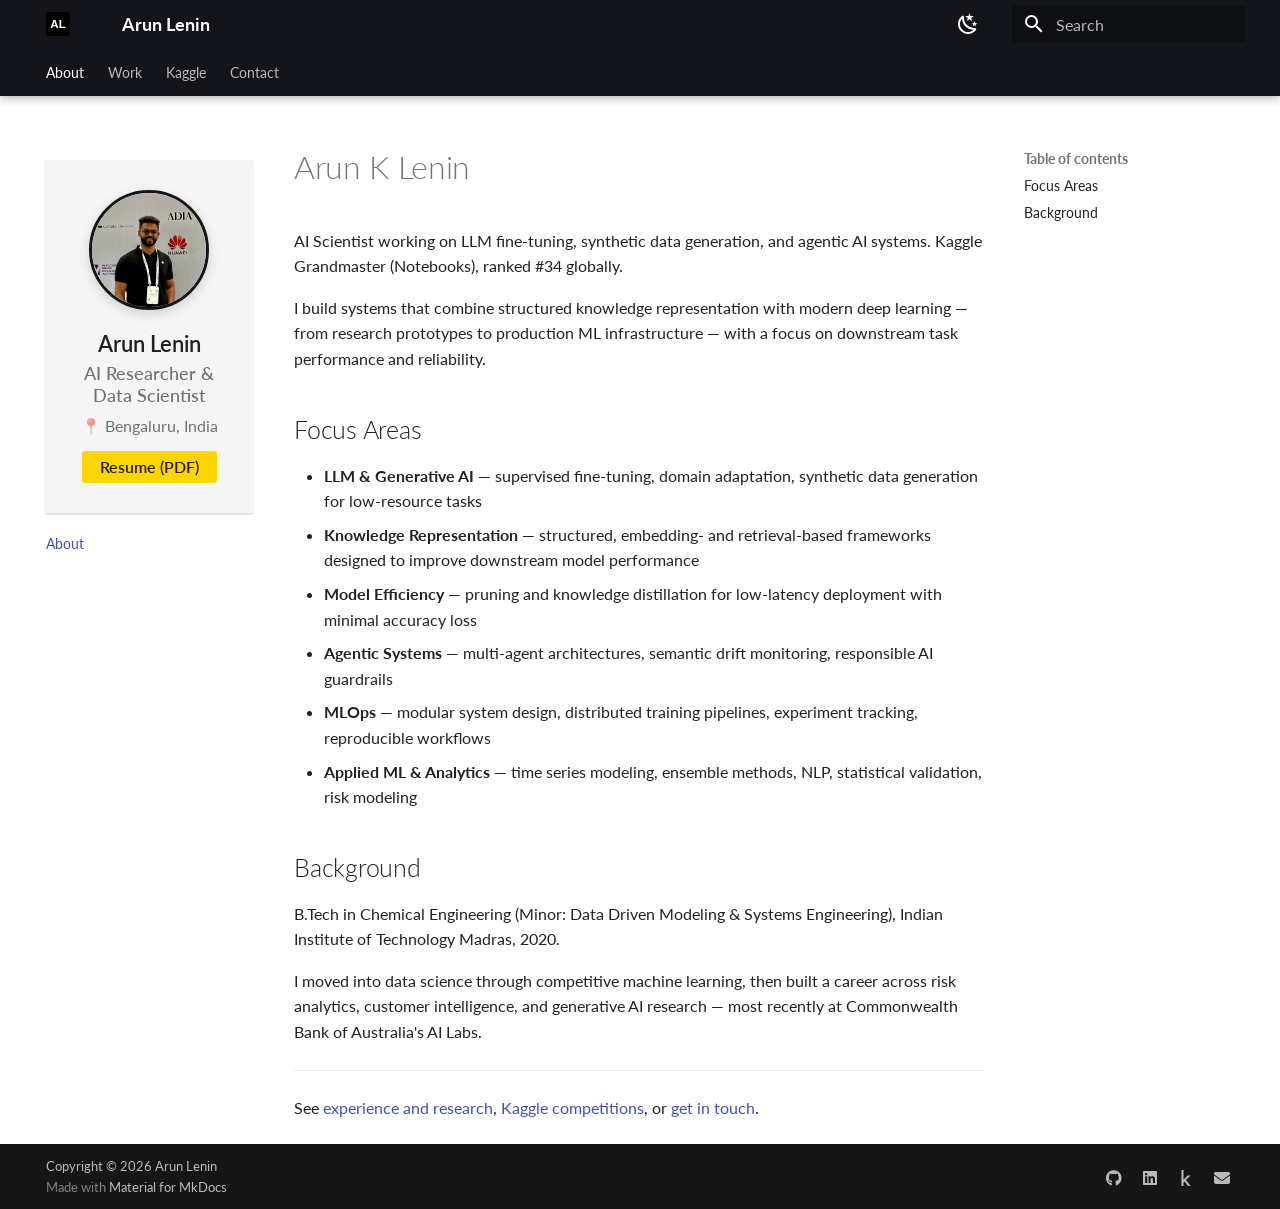
==== index.html @ e8df65f8 "Deployed f977d67 with MkDocs version: 1.5.3" ====
<!doctype html>
<html lang="en" class="no-js">
  <head>
    
      <meta charset="utf-8">
      <meta name="viewport" content="width=device-width,initial-scale=1">
      
        <meta name="description" content="Machine Learning Researcher | LLM Fine-tuning | Synthetic Data Generation | Kaggle Grandmaster">
      
      
        <meta name="author" content="Arun Lenin">
      
      
        <link rel="canonical" href="https://arunklenin.github.io/">
      
      
      
        <link rel="next" href="work/">
      
      
      <link rel="icon" href="image/logo.svg">
      <meta name="generator" content="mkdocs-1.5.3, mkdocs-material-9.4.14">
    
    
      
        <title>Arun Lenin</title>
      
    
    
      <link rel="stylesheet" href="assets/stylesheets/main.fad675c6.min.css">
      
        
        <link rel="stylesheet" href="assets/stylesheets/palette.356b1318.min.css">
      
      


    
    
      
    
    
      
        
        
        <link rel="preconnect" href="https://fonts.gstatic.com" crossorigin>
        <link rel="stylesheet" href="https://fonts.googleapis.com/css?family=Lato:300,300i,400,400i,700,700i%7CRoboto+Mono:400,400i,700,700i&display=fallback">
        <style>:root{--md-text-font:"Lato";--md-code-font:"Roboto Mono"}</style>
      
    
    
      <link rel="stylesheet" href="css/custom.css">
    
      <link rel="stylesheet" href="css/extra.css">
    
    <script>__md_scope=new URL(".",location),__md_hash=e=>[...e].reduce((e,_)=>(e<<5)-e+_.charCodeAt(0),0),__md_get=(e,_=localStorage,t=__md_scope)=>JSON.parse(_.getItem(t.pathname+"."+e)),__md_set=(e,_,t=localStorage,a=__md_scope)=>{try{t.setItem(a.pathname+"."+e,JSON.stringify(_))}catch(e){}}</script>
    
      

    
    
    
  
  



<!-- Twitter Metadata -->
<meta name="twitter:card" content="summary">

<!-- Open Graph metadata -->
<meta property="og:title" content="About">
<meta property="og:description" content="Machine Learning Researcher | LLM Fine-tuning | Synthetic Data Generation | Kaggle Grandmaster">
<meta property="og:type" content="website">
<meta property="og:url" content="https://arunklenin.github.io/">
<meta property="og:image" content="https://arunklenin.github.io//image/profile.jpeg">
<meta property="og:site_name" content="Arun Lenin">

<!-- Primary Schema.org metadata (Dynamic for all pages) -->
<script type="application/ld+json">
{
  "@context": "https://schema.org",
  "@type": "WebPage",
  "name": "About",
  "url": "https://arunklenin.github.io/",
  "description": "Machine Learning Researcher | LLM Fine-tuning | Synthetic Data Generation | Kaggle Grandmaster",
  "author": {
    "@type": "Person",
    "name": "Arun Lenin",
    "givenName": "Arun",
    "familyName": "Lenin",
    "url": "https://arunklenin.github.io/",
    "jobTitle": "Machine Learning Researcher & Data Scientist",
    "sameAs": [
      "https://linkedin.com/in/arunklenin",
      "https://github.com/arunklenin",
      "https://www.kaggle.com/arunklenin"
    ]
  }
}
</script>

<!-- Google Search Console Verification -->
<meta name="google-site-verification" content="1c_Bp7h9hnn08rLATJxtE4CTv--jdJHKBi78xwwa3pU" />

  </head>
  
  
    
    
      
    
    
    
    
    <body dir="ltr" data-md-color-scheme="default" data-md-color-primary="black" data-md-color-accent="yellow">
  
    
    
      <script>var palette=__md_get("__palette");if(palette&&"object"==typeof palette.color)for(var key of Object.keys(palette.color))document.body.setAttribute("data-md-color-"+key,palette.color[key])</script>
    
    <input class="md-toggle" data-md-toggle="drawer" type="checkbox" id="__drawer" autocomplete="off">
    <input class="md-toggle" data-md-toggle="search" type="checkbox" id="__search" autocomplete="off">
    <label class="md-overlay" for="__drawer"></label>
    <div data-md-component="skip">
      
        
        <a href="#arun-k-lenin" class="md-skip">
          Skip to content
        </a>
      
    </div>
    <div data-md-component="announce">
      
    </div>
    
    
      

  

<header class="md-header md-header--shadow md-header--lifted" data-md-component="header">
  <nav class="md-header__inner md-grid" aria-label="Header">
    <a href="." title="Arun Lenin" class="md-header__button md-logo" aria-label="Arun Lenin" data-md-component="logo">
      
  <img src="image/logo.svg" alt="logo">

    </a>
    <label class="md-header__button md-icon" for="__drawer">
      
      <svg xmlns="http://www.w3.org/2000/svg" viewBox="0 0 24 24"><path d="M3 6h18v2H3V6m0 5h18v2H3v-2m0 5h18v2H3v-2Z"/></svg>
    </label>
    <div class="md-header__title" data-md-component="header-title">
      <div class="md-header__ellipsis">
        <div class="md-header__topic">
          <span class="md-ellipsis">
            Arun Lenin
          </span>
        </div>
        <div class="md-header__topic" data-md-component="header-topic">
          <span class="md-ellipsis">
            
              About
            
          </span>
        </div>
      </div>
    </div>
    
      
        <form class="md-header__option" data-md-component="palette">
  
    
    
    
    <input class="md-option" data-md-color-media="(prefers-color-scheme: light)" data-md-color-scheme="default" data-md-color-primary="black" data-md-color-accent="yellow"  aria-label="Switch to dark mode"  type="radio" name="__palette" id="__palette_1">
    
      <label class="md-header__button md-icon" title="Switch to dark mode" for="__palette_2" hidden>
        <svg xmlns="http://www.w3.org/2000/svg" viewBox="0 0 24 24"><path d="m17.75 4.09-2.53 1.94.91 3.06-2.63-1.81-2.63 1.81.91-3.06-2.53-1.94L12.44 4l1.06-3 1.06 3 3.19.09m3.5 6.91-1.64 1.25.59 1.98-1.7-1.17-1.7 1.17.59-1.98L15.75 11l2.06-.05L18.5 9l.69 1.95 2.06.05m-2.28 4.95c.83-.08 1.72 1.1 1.19 1.85-.32.45-.66.87-1.08 1.27C15.17 23 8.84 23 4.94 19.07c-3.91-3.9-3.91-10.24 0-14.14.4-.4.82-.76 1.27-1.08.75-.53 1.93.36 1.85 1.19-.27 2.86.69 5.83 2.89 8.02a9.96 9.96 0 0 0 8.02 2.89m-1.64 2.02a12.08 12.08 0 0 1-7.8-3.47c-2.17-2.19-3.33-5-3.49-7.82-2.81 3.14-2.7 7.96.31 10.98 3.02 3.01 7.84 3.12 10.98.31Z"/></svg>
      </label>
    
  
    
    
    
    <input class="md-option" data-md-color-media="(prefers-color-scheme: dark)" data-md-color-scheme="slate" data-md-color-primary="black" data-md-color-accent="yellow"  aria-label="Switch to light mode"  type="radio" name="__palette" id="__palette_2">
    
      <label class="md-header__button md-icon" title="Switch to light mode" for="__palette_1" hidden>
        <svg xmlns="http://www.w3.org/2000/svg" viewBox="0 0 24 24"><path d="M12 7a5 5 0 0 1 5 5 5 5 0 0 1-5 5 5 5 0 0 1-5-5 5 5 0 0 1 5-5m0 2a3 3 0 0 0-3 3 3 3 0 0 0 3 3 3 3 0 0 0 3-3 3 3 0 0 0-3-3m0-7 2.39 3.42C13.65 5.15 12.84 5 12 5c-.84 0-1.65.15-2.39.42L12 2M3.34 7l4.16-.35A7.2 7.2 0 0 0 5.94 8.5c-.44.74-.69 1.5-.83 2.29L3.34 7m.02 10 1.76-3.77a7.131 7.131 0 0 0 2.38 4.14L3.36 17M20.65 7l-1.77 3.79a7.023 7.023 0 0 0-2.38-4.15l4.15.36m-.01 10-4.14.36c.59-.51 1.12-1.14 1.54-1.86.42-.73.69-1.5.83-2.29L20.64 17M12 22l-2.41-3.44c.74.27 1.55.44 2.41.44.82 0 1.63-.17 2.37-.44L12 22Z"/></svg>
      </label>
    
  
</form>
      
    
    
    
      <label class="md-header__button md-icon" for="__search">
        
        <svg xmlns="http://www.w3.org/2000/svg" viewBox="0 0 24 24"><path d="M9.5 3A6.5 6.5 0 0 1 16 9.5c0 1.61-.59 3.09-1.56 4.23l.27.27h.79l5 5-1.5 1.5-5-5v-.79l-.27-.27A6.516 6.516 0 0 1 9.5 16 6.5 6.5 0 0 1 3 9.5 6.5 6.5 0 0 1 9.5 3m0 2C7 5 5 7 5 9.5S7 14 9.5 14 14 12 14 9.5 12 5 9.5 5Z"/></svg>
      </label>
      <div class="md-search" data-md-component="search" role="dialog">
  <label class="md-search__overlay" for="__search"></label>
  <div class="md-search__inner" role="search">
    <form class="md-search__form" name="search">
      <input type="text" class="md-search__input" name="query" aria-label="Search" placeholder="Search" autocapitalize="off" autocorrect="off" autocomplete="off" spellcheck="false" data-md-component="search-query" required>
      <label class="md-search__icon md-icon" for="__search">
        
        <svg xmlns="http://www.w3.org/2000/svg" viewBox="0 0 24 24"><path d="M9.5 3A6.5 6.5 0 0 1 16 9.5c0 1.61-.59 3.09-1.56 4.23l.27.27h.79l5 5-1.5 1.5-5-5v-.79l-.27-.27A6.516 6.516 0 0 1 9.5 16 6.5 6.5 0 0 1 3 9.5 6.5 6.5 0 0 1 9.5 3m0 2C7 5 5 7 5 9.5S7 14 9.5 14 14 12 14 9.5 12 5 9.5 5Z"/></svg>
        
        <svg xmlns="http://www.w3.org/2000/svg" viewBox="0 0 24 24"><path d="M20 11v2H8l5.5 5.5-1.42 1.42L4.16 12l7.92-7.92L13.5 5.5 8 11h12Z"/></svg>
      </label>
      <nav class="md-search__options" aria-label="Search">
        
        <button type="reset" class="md-search__icon md-icon" title="Clear" aria-label="Clear" tabindex="-1">
          
          <svg xmlns="http://www.w3.org/2000/svg" viewBox="0 0 24 24"><path d="M19 6.41 17.59 5 12 10.59 6.41 5 5 6.41 10.59 12 5 17.59 6.41 19 12 13.41 17.59 19 19 17.59 13.41 12 19 6.41Z"/></svg>
        </button>
      </nav>
      
    </form>
    <div class="md-search__output">
      <div class="md-search__scrollwrap" data-md-scrollfix>
        <div class="md-search-result" data-md-component="search-result">
          <div class="md-search-result__meta">
            Initializing search
          </div>
          <ol class="md-search-result__list" role="presentation"></ol>
        </div>
      </div>
    </div>
  </div>
</div>
    
    
  </nav>
  
    
      
<nav class="md-tabs" aria-label="Tabs" data-md-component="tabs">
  <div class="md-grid">
    <ul class="md-tabs__list">
      
        
  
  
    
  
  
    <li class="md-tabs__item md-tabs__item--active">
      <a href="." class="md-tabs__link">
        
  
    
  
  About

      </a>
    </li>
  

      
        
  
  
  
    <li class="md-tabs__item">
      <a href="work/" class="md-tabs__link">
        
  
    
  
  Work

      </a>
    </li>
  

      
        
  
  
  
    <li class="md-tabs__item">
      <a href="kaggle/" class="md-tabs__link">
        
  
    
  
  Kaggle

      </a>
    </li>
  

      
        
  
  
  
    <li class="md-tabs__item">
      <a href="contact/" class="md-tabs__link">
        
  
    
  
  Contact

      </a>
    </li>
  

      
    </ul>
  </div>
</nav>
    
  
</header>
    
    <div class="md-container" data-md-component="container">
      
      
        
      
      <main class="md-main" data-md-component="main">
        <div class="md-main__inner md-grid">
          



<div class="md-sidebar md-sidebar--primary" data-md-component="sidebar" data-md-type="navigation">
  <div class="md-sidebar__scrollwrap">
    <div class="md-sidebar__inner">

      
      <div class="profile-section">
        <img src="./image/profile.jpeg" alt="Profile Photo" class="profile-photo"
          onerror="this.style.display='none'">
        <div class="profile-name">Arun Lenin</div>
        <div class="profile-title">AI Researcher & Data Scientist</div>
        <div class="profile-subtitle">📍 Bengaluru, India</div>
        <a class="profile-resume-link" href="./resume/arun_lenin_resume.pdf" target="_blank" rel="noopener">Resume (PDF)</a>
      </div>

      <!-- 
      <nav class="desktop-nav-links" style="padding: 0.5rem;">
        <ul class="md-nav__list">
          <li class="md-nav__item"><a href="./" class="md-nav__link">About</a></li>
          <li class="md-nav__item"><a href="./work/" class="md-nav__link">Work</a></li>
          <li class="md-nav__item"><a href="./article_of_the_day/" class="md-nav__link">Article of the
              Day</a></li>
          <li class="md-nav__item"><a href="./blog/" class="md-nav__link">Blog</a></li>
          <li class="md-nav__item"><a href="./contact/" class="md-nav__link">Contact</a></li>
        </ul>
      </nav> -->

      <!-- Main Navigation from nav config -->
      


  


<nav class="md-nav md-nav--primary md-nav--lifted" aria-label="Navigation" data-md-level="0">
  <label class="md-nav__title" for="__drawer">
    <a href="." title="Arun Lenin" class="md-nav__button md-logo" aria-label="Arun Lenin" data-md-component="logo">
      
  <img src="image/logo.svg" alt="logo">

    </a>
    Arun Lenin
  </label>
  
  <ul class="md-nav__list" data-md-scrollfix>
    
      
      
  
  
    
  
  
  
    <li class="md-nav__item md-nav__item--active">
      
      <input class="md-nav__toggle md-toggle" type="checkbox" id="__toc">
      
      
        
      
      
        <label class="md-nav__link md-nav__link--active" for="__toc">
          
  
  <span class="md-ellipsis">
    About
  </span>
  

          <span class="md-nav__icon md-icon"></span>
        </label>
      
      <a href="." class="md-nav__link md-nav__link--active">
        
  
  <span class="md-ellipsis">
    About
  </span>
  

      </a>
      
        

<nav class="md-nav md-nav--secondary" aria-label="Table of contents">
  
  
  
    
  
  
    <label class="md-nav__title" for="__toc">
      <span class="md-nav__icon md-icon"></span>
      Table of contents
    </label>
    <ul class="md-nav__list" data-md-component="toc" data-md-scrollfix>
      
        <li class="md-nav__item">
  <a href="#focus-areas" class="md-nav__link">
    <span class="md-ellipsis">
      Focus Areas
    </span>
  </a>
  
</li>
      
        <li class="md-nav__item">
  <a href="#background" class="md-nav__link">
    <span class="md-ellipsis">
      Background
    </span>
  </a>
  
</li>
      
    </ul>
  
</nav>
      
    </li>
  

    
      
      
  
  
  
  
    <li class="md-nav__item">
      <a href="work/" class="md-nav__link">
        
  
  <span class="md-ellipsis">
    Work
  </span>
  

      </a>
    </li>
  

    
      
      
  
  
  
  
    <li class="md-nav__item">
      <a href="kaggle/" class="md-nav__link">
        
  
  <span class="md-ellipsis">
    Kaggle
  </span>
  

      </a>
    </li>
  

    
      
      
  
  
  
  
    <li class="md-nav__item">
      <a href="contact/" class="md-nav__link">
        
  
  <span class="md-ellipsis">
    Contact
  </span>
  

      </a>
    </li>
  

    
  </ul>
</nav>

    </div>
  </div>
</div>




<div class="md-sidebar md-sidebar--secondary" data-md-component="sidebar" data-md-type="toc">
  <div class="md-sidebar__scrollwrap">
    <div class="md-sidebar__inner">
      

<nav class="md-nav md-nav--secondary" aria-label="Table of contents">
  
  
  
    
  
  
    <label class="md-nav__title" for="__toc">
      <span class="md-nav__icon md-icon"></span>
      Table of contents
    </label>
    <ul class="md-nav__list" data-md-component="toc" data-md-scrollfix>
      
        <li class="md-nav__item">
  <a href="#focus-areas" class="md-nav__link">
    <span class="md-ellipsis">
      Focus Areas
    </span>
  </a>
  
</li>
      
        <li class="md-nav__item">
  <a href="#background" class="md-nav__link">
    <span class="md-ellipsis">
      Background
    </span>
  </a>
  
</li>
      
    </ul>
  
</nav>
    </div>
  </div>
</div>



          
            <div class="md-content" data-md-component="content">
              <article class="md-content__inner md-typeset">
                
                  


<h1 id="arun-k-lenin">Arun K Lenin</h1>
<p>AI Scientist working on LLM fine-tuning, synthetic data generation, and agentic AI systems. Kaggle Grandmaster (Notebooks), ranked #34 globally.</p>
<p>I build systems that combine structured knowledge representation with modern deep learning — from research prototypes to production ML infrastructure — with a focus on downstream task performance and reliability.</p>
<h2 id="focus-areas">Focus Areas</h2>
<ul>
<li><strong>LLM &amp; Generative AI</strong> — supervised fine-tuning, domain adaptation, synthetic data generation for low-resource tasks</li>
<li><strong>Knowledge Representation</strong> — structured, embedding- and retrieval-based frameworks designed to improve downstream model performance</li>
<li><strong>Model Efficiency</strong> — pruning and knowledge distillation for low-latency deployment with minimal accuracy loss</li>
<li><strong>Agentic Systems</strong> — multi-agent architectures, semantic drift monitoring, responsible AI guardrails</li>
<li><strong>MLOps</strong> — modular system design, distributed training pipelines, experiment tracking, reproducible workflows</li>
<li><strong>Applied ML &amp; Analytics</strong> — time series modeling, ensemble methods, NLP, statistical validation, risk modeling</li>
</ul>
<h2 id="background">Background</h2>
<p>B.Tech in Chemical Engineering (Minor: Data Driven Modeling &amp; Systems Engineering), Indian Institute of Technology Madras, 2020.</p>
<p>I moved into data science through competitive machine learning, then built a career across risk analytics, customer intelligence, and generative AI research — most recently at Commonwealth Bank of Australia's AI Labs.</p>
<hr />
<p>See <a href="work/">experience and research</a>, <a href="kaggle/">Kaggle competitions</a>, or <a href="contact/">get in touch</a>.</p>





                
              </article>
            </div>
          
          
  <script>var tabs=__md_get("__tabs");if(Array.isArray(tabs))e:for(var set of document.querySelectorAll(".tabbed-set")){var tab,labels=set.querySelector(".tabbed-labels");for(tab of tabs)for(var label of labels.getElementsByTagName("label"))if(label.innerText.trim()===tab){var input=document.getElementById(label.htmlFor);input.checked=!0;continue e}}</script>

        </div>
        
      </main>
      
        <footer class="md-footer">
  
  <div class="md-footer-meta md-typeset">
    <div class="md-footer-meta__inner md-grid">
      <div class="md-copyright">
  
    <div class="md-copyright__highlight">
      Copyright &copy; 2026 Arun Lenin
    </div>
  
  
    Made with
    <a href="https://squidfunk.github.io/mkdocs-material/" target="_blank" rel="noopener">
      Material for MkDocs
    </a>
  
</div>
      
        <div class="md-social">
  
    
    
    
    
    <a href="https://github.com/arunklenin" target="_blank" rel="noopener" title="GitHub" class="md-social__link">
      <svg xmlns="http://www.w3.org/2000/svg" viewBox="0 0 496 512"><!--! Font Awesome Free 6.4.2 by @fontawesome - https://fontawesome.com License - https://fontawesome.com/license/free (Icons: CC BY 4.0, Fonts: SIL OFL 1.1, Code: MIT License) Copyright 2023 Fonticons, Inc.--><path d="M165.9 397.4c0 2-2.3 3.6-5.2 3.6-3.3.3-5.6-1.3-5.6-3.6 0-2 2.3-3.6 5.2-3.6 3-.3 5.6 1.3 5.6 3.6zm-31.1-4.5c-.7 2 1.3 4.3 4.3 4.9 2.6 1 5.6 0 6.2-2s-1.3-4.3-4.3-5.2c-2.6-.7-5.5.3-6.2 2.3zm44.2-1.7c-2.9.7-4.9 2.6-4.6 4.9.3 2 2.9 3.3 5.9 2.6 2.9-.7 4.9-2.6 4.6-4.6-.3-1.9-3-3.2-5.9-2.9zM244.8 8C106.1 8 0 113.3 0 252c0 110.9 69.8 205.8 169.5 239.2 12.8 2.3 17.3-5.6 17.3-12.1 0-6.2-.3-40.4-.3-61.4 0 0-70 15-84.7-29.8 0 0-11.4-29.1-27.8-36.6 0 0-22.9-15.7 1.6-15.4 0 0 24.9 2 38.6 25.8 21.9 38.6 58.6 27.5 72.9 20.9 2.3-16 8.8-27.1 16-33.7-55.9-6.2-112.3-14.3-112.3-110.5 0-27.5 7.6-41.3 23.6-58.9-2.6-6.5-11.1-33.3 2.6-67.9 20.9-6.5 69 27 69 27 20-5.6 41.5-8.5 62.8-8.5s42.8 2.9 62.8 8.5c0 0 48.1-33.6 69-27 13.7 34.7 5.2 61.4 2.6 67.9 16 17.7 25.8 31.5 25.8 58.9 0 96.5-58.9 104.2-114.8 110.5 9.2 7.9 17 22.9 17 46.4 0 33.7-.3 75.4-.3 83.6 0 6.5 4.6 14.4 17.3 12.1C428.2 457.8 496 362.9 496 252 496 113.3 383.5 8 244.8 8zM97.2 352.9c-1.3 1-1 3.3.7 5.2 1.6 1.6 3.9 2.3 5.2 1 1.3-1 1-3.3-.7-5.2-1.6-1.6-3.9-2.3-5.2-1zm-10.8-8.1c-.7 1.3.3 2.9 2.3 3.9 1.6 1 3.6.7 4.3-.7.7-1.3-.3-2.9-2.3-3.9-2-.6-3.6-.3-4.3.7zm32.4 35.6c-1.6 1.3-1 4.3 1.3 6.2 2.3 2.3 5.2 2.6 6.5 1 1.3-1.3.7-4.3-1.3-6.2-2.2-2.3-5.2-2.6-6.5-1zm-11.4-14.7c-1.6 1-1.6 3.6 0 5.9 1.6 2.3 4.3 3.3 5.6 2.3 1.6-1.3 1.6-3.9 0-6.2-1.4-2.3-4-3.3-5.6-2z"/></svg>
    </a>
  
    
    
    
    
    <a href="https://www.linkedin.com/in/arunklenin" target="_blank" rel="noopener" title="LinkedIn" class="md-social__link">
      <svg xmlns="http://www.w3.org/2000/svg" viewBox="0 0 448 512"><!--! Font Awesome Free 6.4.2 by @fontawesome - https://fontawesome.com License - https://fontawesome.com/license/free (Icons: CC BY 4.0, Fonts: SIL OFL 1.1, Code: MIT License) Copyright 2023 Fonticons, Inc.--><path d="M416 32H31.9C14.3 32 0 46.5 0 64.3v383.4C0 465.5 14.3 480 31.9 480H416c17.6 0 32-14.5 32-32.3V64.3c0-17.8-14.4-32.3-32-32.3zM135.4 416H69V202.2h66.5V416zm-33.2-243c-21.3 0-38.5-17.3-38.5-38.5S80.9 96 102.2 96c21.2 0 38.5 17.3 38.5 38.5 0 21.3-17.2 38.5-38.5 38.5zm282.1 243h-66.4V312c0-24.8-.5-56.7-34.5-56.7-34.6 0-39.9 27-39.9 54.9V416h-66.4V202.2h63.7v29.2h.9c8.9-16.8 30.6-34.5 62.9-34.5 67.2 0 79.7 44.3 79.7 101.9V416z"/></svg>
    </a>
  
    
    
    
    
    <a href="https://www.kaggle.com/arunklenin" target="_blank" rel="noopener" title="Kaggle" class="md-social__link">
      <svg xmlns="http://www.w3.org/2000/svg" viewBox="0 0 320 512"><!--! Font Awesome Free 6.4.2 by @fontawesome - https://fontawesome.com License - https://fontawesome.com/license/free (Icons: CC BY 4.0, Fonts: SIL OFL 1.1, Code: MIT License) Copyright 2023 Fonticons, Inc.--><path d="M304.2 501.5 158.4 320.3 298.2 185c2.6-2.7 1.7-10.5-5.3-10.5h-69.2c-3.5 0-7 1.8-10.5 5.3L80.9 313.5V7.5q0-7.5-7.5-7.5H21.5Q14 0 14 7.5v497q0 7.5 7.5 7.5h51.9q7.5 0 7.5-7.5v-109l30.8-29.3 110.5 140.6c3 3.5 6.5 5.3 10.5 5.3h66.9q5.25 0 6-3z"/></svg>
    </a>
  
    
    
    
    
    <a href="mailto:arunkaaraparampil1997@gmail.com" target="_blank" rel="noopener" title="Email" class="md-social__link">
      <svg xmlns="http://www.w3.org/2000/svg" viewBox="0 0 512 512"><!--! Font Awesome Free 6.4.2 by @fontawesome - https://fontawesome.com License - https://fontawesome.com/license/free (Icons: CC BY 4.0, Fonts: SIL OFL 1.1, Code: MIT License) Copyright 2023 Fonticons, Inc.--><path d="M48 64C21.5 64 0 85.5 0 112c0 15.1 7.1 29.3 19.2 38.4l217.6 163.2c11.4 8.5 27 8.5 38.4 0l217.6-163.2c12.1-9.1 19.2-23.3 19.2-38.4 0-26.5-21.5-48-48-48H48zM0 176v208c0 35.3 28.7 64 64 64h384c35.3 0 64-28.7 64-64V176L294.4 339.2a63.9 63.9 0 0 1-76.8 0L0 176z"/></svg>
    </a>
  
</div>
      
    </div>
  </div>
</footer>
      
    </div>
    <div class="md-dialog" data-md-component="dialog">
      <div class="md-dialog__inner md-typeset"></div>
    </div>
    
    
    <script id="__config" type="application/json">{"base": ".", "features": ["navigation.tabs", "navigation.tabs.sticky", "navigation.indexes", "navigation.instant", "navigation.tracking", "content.tabs.link", "toc.follow"], "search": "assets/javascripts/workers/search.f886a092.min.js", "translations": {"clipboard.copied": "Copied to clipboard", "clipboard.copy": "Copy to clipboard", "search.result.more.one": "1 more on this page", "search.result.more.other": "# more on this page", "search.result.none": "No matching documents", "search.result.one": "1 matching document", "search.result.other": "# matching documents", "search.result.placeholder": "Type to start searching", "search.result.term.missing": "Missing", "select.version": "Select version"}}</script>
    
    
      <script src="assets/javascripts/bundle.cd18aaf1.min.js"></script>
      
    
  </body>
</html>
---- assets/stylesheets/main.fad675c6.min.css ----
@charset "UTF-8";html{-webkit-text-size-adjust:none;-moz-text-size-adjust:none;text-size-adjust:none;box-sizing:border-box}*,:after,:before{box-sizing:inherit}@media (prefers-reduced-motion){*,:after,:before{transition:none!important}}body{margin:0}a,button,input,label{-webkit-tap-highlight-color:transparent}a{color:inherit;text-decoration:none}hr{border:0;box-sizing:initial;display:block;height:.05rem;overflow:visible;padding:0}small{font-size:80%}sub,sup{line-height:1em}img{border-style:none}table{border-collapse:initial;border-spacing:0}td,th{font-weight:400;vertical-align:top}button{background:#0000;border:0;font-family:inherit;font-size:inherit;margin:0;padding:0}input{border:0;outline:none}:root{--md-primary-fg-color:#4051b5;--md-primary-fg-color--light:#5d6cc0;--md-primary-fg-color--dark:#303fa1;--md-primary-bg-color:#fff;--md-primary-bg-color--light:#ffffffb3;--md-accent-fg-color:#526cfe;--md-accent-fg-color--transparent:#526cfe1a;--md-accent-bg-color:#fff;--md-accent-bg-color--light:#ffffffb3}[data-md-color-scheme=default]{color-scheme:light}[data-md-color-scheme=default] img[src$="#gh-dark-mode-only"],[data-md-color-scheme=default] img[src$="#only-dark"]{display:none}:root,[data-md-color-scheme=default]{--md-hue:225deg;--md-default-fg-color:#000000de;--md-default-fg-color--light:#0000008a;--md-default-fg-color--lighter:#00000052;--md-default-fg-color--lightest:#00000012;--md-default-bg-color:#fff;--md-default-bg-color--light:#ffffffb3;--md-default-bg-color--lighter:#ffffff4d;--md-default-bg-color--lightest:#ffffff1f;--md-code-fg-color:#36464e;--md-code-bg-color:#f5f5f5;--md-code-hl-color:#4287ff;--md-code-hl-color--light:#4287ff1a;--md-code-hl-number-color:#d52a2a;--md-code-hl-special-color:#db1457;--md-code-hl-function-color:#a846b9;--md-code-hl-constant-color:#6e59d9;--md-code-hl-keyword-color:#3f6ec6;--md-code-hl-string-color:#1c7d4d;--md-code-hl-name-color:var(--md-code-fg-color);--md-code-hl-operator-color:var(--md-default-fg-color--light);--md-code-hl-punctuation-color:var(--md-default-fg-color--light);--md-code-hl-comment-color:var(--md-default-fg-color--light);--md-code-hl-generic-color:var(--md-default-fg-color--light);--md-code-hl-variable-color:var(--md-default-fg-color--light);--md-typeset-color:var(--md-default-fg-color);--md-typeset-a-color:var(--md-primary-fg-color);--md-typeset-del-color:#f5503d26;--md-typeset-ins-color:#0bd57026;--md-typeset-kbd-color:#fafafa;--md-typeset-kbd-accent-color:#fff;--md-typeset-kbd-border-color:#b8b8b8;--md-typeset-mark-color:#ffff0080;--md-typeset-table-color:#0000001f;--md-typeset-table-color--light:rgba(0,0,0,.035);--md-admonition-fg-color:var(--md-default-fg-color);--md-admonition-bg-color:var(--md-default-bg-color);--md-warning-fg-color:#000000de;--md-warning-bg-color:#ff9;--md-footer-fg-color:#fff;--md-footer-fg-color--light:#ffffffb3;--md-footer-fg-color--lighter:#ffffff73;--md-footer-bg-color:#000000de;--md-footer-bg-color--dark:#00000052;--md-shadow-z1:0 0.2rem 0.5rem #0000000d,0 0 0.05rem #0000001a;--md-shadow-z2:0 0.2rem 0.5rem #0000001a,0 0 0.05rem #00000040;--md-shadow-z3:0 0.2rem 0.5rem #0003,0 0 0.05rem #00000059}.md-icon svg{fill:currentcolor;display:block;height:1.2rem;width:1.2rem}body{-webkit-font-smoothing:antialiased;-moz-osx-font-smoothing:grayscale;--md-text-font-family:var(--md-text-font,_),-apple-system,BlinkMacSystemFont,Helvetica,Arial,sans-serif;--md-code-font-family:var(--md-code-font,_),SFMono-Regular,Consolas,Menlo,monospace}aside,body,input{font-feature-settings:"kern","liga";color:var(--md-typeset-color);font-family:var(--md-text-font-family)}code,kbd,pre{font-feature-settings:"kern";font-family:var(--md-code-font-family)}:root{--md-typeset-table-sort-icon:url('data:image/svg+xml;charset=utf-8,<svg xmlns="http://www.w3.org/2000/svg" viewBox="0 0 24 24"><path d="m18 21-4-4h3V7h-3l4-4 4 4h-3v10h3M2 19v-2h10v2M2 13v-2h7v2M2 7V5h4v2H2Z"/></svg>');--md-typeset-table-sort-icon--asc:url('data:image/svg+xml;charset=utf-8,<svg xmlns="http://www.w3.org/2000/svg" viewBox="0 0 24 24"><path d="M19 17h3l-4 4-4-4h3V3h2M2 17h10v2H2M6 5v2H2V5m0 6h7v2H2v-2Z"/></svg>');--md-typeset-table-sort-icon--desc:url('data:image/svg+xml;charset=utf-8,<svg xmlns="http://www.w3.org/2000/svg" viewBox="0 0 24 24"><path d="M19 7h3l-4-4-4 4h3v14h2M2 17h10v2H2M6 5v2H2V5m0 6h7v2H2v-2Z"/></svg>')}.md-typeset{-webkit-print-color-adjust:exact;color-adjust:exact;font-size:.8rem;line-height:1.6}@media print{.md-typeset{font-size:.68rem}}.md-typeset blockquote,.md-typeset dl,.md-typeset figure,.md-typeset ol,.md-typeset pre,.md-typeset ul{margin-bottom:1em;margin-top:1em}.md-typeset h1{color:var(--md-default-fg-color--light);font-size:2em;line-height:1.3;margin:0 0 1.25em}.md-typeset h1,.md-typeset h2{font-weight:300;letter-spacing:-.01em}.md-typeset h2{font-size:1.5625em;line-height:1.4;margin:1.6em 0 .64em}.md-typeset h3{font-size:1.25em;font-weight:400;letter-spacing:-.01em;line-height:1.5;margin:1.6em 0 .8em}.md-typeset h2+h3{margin-top:.8em}.md-typeset h4{font-weight:700;letter-spacing:-.01em;margin:1em 0}.md-typeset h5,.md-typeset h6{color:var(--md-default-fg-color--light);font-size:.8em;font-weight:700;letter-spacing:-.01em;margin:1.25em 0}.md-typeset h5{text-transform:uppercase}.md-typeset hr{border-bottom:.05rem solid var(--md-default-fg-color--lightest);display:flow-root;margin:1.5em 0}.md-typeset a{color:var(--md-typeset-a-color);word-break:break-word}.md-typeset a,.md-typeset a:before{transition:color 125ms}.md-typeset a:focus,.md-typeset a:hover{color:var(--md-accent-fg-color)}.md-typeset a:focus code,.md-typeset a:hover code{background-color:var(--md-accent-fg-color--transparent)}.md-typeset a code{color:currentcolor;transition:background-color 125ms}.md-typeset a.focus-visible{outline-color:var(--md-accent-fg-color);outline-offset:.2rem}.md-typeset code,.md-typeset kbd,.md-typeset pre{color:var(--md-code-fg-color);direction:ltr;font-variant-ligatures:none}@media print{.md-typeset code,.md-typeset kbd,.md-typeset pre{white-space:pre-wrap}}.md-typeset code{background-color:var(--md-code-bg-color);border-radius:.1rem;-webkit-box-decoration-break:clone;box-decoration-break:clone;font-size:.85em;padding:0 .2941176471em;word-break:break-word}.md-typeset code:not(.focus-visible){-webkit-tap-highlight-color:transparent;outline:none}.md-typeset pre{display:flow-root;line-height:1.4;position:relative}.md-typeset pre>code{-webkit-box-decoration-break:slice;box-decoration-break:slice;box-shadow:none;display:block;margin:0;outline-color:var(--md-accent-fg-color);overflow:auto;padding:.7720588235em 1.1764705882em;scrollbar-color:var(--md-default-fg-color--lighter) #0000;scrollbar-width:thin;touch-action:auto;word-break:normal}.md-typeset pre>code:hover{scrollbar-color:var(--md-accent-fg-color) #0000}.md-typeset pre>code::-webkit-scrollbar{height:.2rem;width:.2rem}.md-typeset pre>code::-webkit-scrollbar-thumb{background-color:var(--md-default-fg-color--lighter)}.md-typeset pre>code::-webkit-scrollbar-thumb:hover{background-color:var(--md-accent-fg-color)}.md-typeset kbd{background-color:var(--md-typeset-kbd-color);border-radius:.1rem;box-shadow:0 .1rem 0 .05rem var(--md-typeset-kbd-border-color),0 .1rem 0 var(--md-typeset-kbd-border-color),0 -.1rem .2rem var(--md-typeset-kbd-accent-color) inset;color:var(--md-default-fg-color);display:inline-block;font-size:.75em;padding:0 .6666666667em;vertical-align:text-top;word-break:break-word}.md-typeset mark{background-color:var(--md-typeset-mark-color);-webkit-box-decoration-break:clone;box-decoration-break:clone;color:inherit;word-break:break-word}.md-typeset abbr{border-bottom:.05rem dotted var(--md-default-fg-color--light);cursor:help;text-decoration:none}@media (hover:none){.md-typeset abbr[title]:focus:after,.md-typeset abbr[title]:hover:after{background-color:var(--md-default-fg-color);border-radius:.1rem;box-shadow:var(--md-shadow-z3);color:var(--md-default-bg-color);content:attr(title);font-size:.7rem;left:.8rem;margin-top:2em;padding:.2rem .3rem;position:absolute;right:.8rem}}.md-typeset small{opacity:.75}[dir=ltr] .md-typeset sub,[dir=ltr] .md-typeset sup{margin-left:.078125em}[dir=rtl] .md-typeset sub,[dir=rtl] .md-typeset sup{margin-right:.078125em}[dir=ltr] .md-typeset blockquote{padding-left:.6rem}[dir=rtl] .md-typeset blockquote{padding-right:.6rem}[dir=ltr] .md-typeset blockquote{border-left:.2rem solid var(--md-default-fg-color--lighter)}[dir=rtl] .md-typeset blockquote{border-right:.2rem solid var(--md-default-fg-color--lighter)}.md-typeset blockquote{color:var(--md-default-fg-color--light);margin-left:0;margin-right:0}.md-typeset ul{list-style-type:disc}[dir=ltr] .md-typeset ol,[dir=ltr] .md-typeset ul{margin-left:.625em}[dir=rtl] .md-typeset ol,[dir=rtl] .md-typeset ul{margin-right:.625em}.md-typeset ol,.md-typeset ul{padding:0}.md-typeset ol:not([hidden]),.md-typeset ul:not([hidden]){display:flow-root}.md-typeset ol ol,.md-typeset ul ol{list-style-type:lower-alpha}.md-typeset ol ol ol,.md-typeset ul ol ol{list-style-type:lower-roman}[dir=ltr] .md-typeset ol li,[dir=ltr] .md-typeset ul li{margin-left:1.25em}[dir=rtl] .md-typeset ol li,[dir=rtl] .md-typeset ul li{margin-right:1.25em}.md-typeset ol li,.md-typeset ul li{margin-bottom:.5em}.md-typeset ol li blockquote,.md-typeset ol li p,.md-typeset ul li blockquote,.md-typeset ul li p{margin:.5em 0}.md-typeset ol li:last-child,.md-typeset ul li:last-child{margin-bottom:0}[dir=ltr] .md-typeset ol li ol,[dir=ltr] .md-typeset ol li ul,[dir=ltr] .md-typeset ul li ol,[dir=ltr] .md-typeset ul li ul{margin-left:.625em}[dir=rtl] .md-typeset ol li ol,[dir=rtl] .md-typeset ol li ul,[dir=rtl] .md-typeset ul li ol,[dir=rtl] .md-typeset ul li ul{margin-right:.625em}.md-typeset ol li ol,.md-typeset ol li ul,.md-typeset ul li ol,.md-typeset ul li ul{margin-bottom:.5em;margin-top:.5em}[dir=ltr] .md-typeset dd{margin-left:1.875em}[dir=rtl] .md-typeset dd{margin-right:1.875em}.md-typeset dd{margin-bottom:1.5em;margin-top:1em}.md-typeset img,.md-typeset svg,.md-typeset video{height:auto;max-width:100%}.md-typeset img[align=left]{margin:1em 1em 1em 0}.md-typeset img[align=right]{margin:1em 0 1em 1em}.md-typeset img[align]:only-child{margin-top:0}.md-typeset figure{display:flow-root;margin:1em auto;max-width:100%;text-align:center;width:-webkit-fit-content;width:-moz-fit-content;width:fit-content}.md-typeset figure img{display:block}.md-typeset figcaption{font-style:italic;margin:1em auto;max-width:24rem}.md-typeset iframe{max-width:100%}.md-typeset table:not([class]){background-color:var(--md-default-bg-color);border:.05rem solid var(--md-typeset-table-color);border-radius:.1rem;display:inline-block;font-size:.64rem;max-width:100%;overflow:auto;touch-action:auto}@media print{.md-typeset table:not([class]){display:table}}.md-typeset table:not([class])+*{margin-top:1.5em}.md-typeset table:not([class]) td>:first-child,.md-typeset table:not([class]) th>:first-child{margin-top:0}.md-typeset table:not([class]) td>:last-child,.md-typeset table:not([class]) th>:last-child{margin-bottom:0}.md-typeset table:not([class]) td:not([align]),.md-typeset table:not([class]) th:not([align]){text-align:left}[dir=rtl] .md-typeset table:not([class]) td:not([align]),[dir=rtl] .md-typeset table:not([class]) th:not([align]){text-align:right}.md-typeset table:not([class]) th{font-weight:700;min-width:5rem;padding:.9375em 1.25em;vertical-align:top}.md-typeset table:not([class]) td{border-top:.05rem solid var(--md-typeset-table-color);padding:.9375em 1.25em;vertical-align:top}.md-typeset table:not([class]) tbody tr{transition:background-color 125ms}.md-typeset table:not([class]) tbody tr:hover{background-color:var(--md-typeset-table-color--light);box-shadow:0 .05rem 0 var(--md-default-bg-color) inset}.md-typeset table:not([class]) a{word-break:normal}.md-typeset table th[role=columnheader]{cursor:pointer}[dir=ltr] .md-typeset table th[role=columnheader]:after{margin-left:.5em}[dir=rtl] .md-typeset table th[role=columnheader]:after{margin-right:.5em}.md-typeset table th[role=columnheader]:after{content:"";display:inline-block;height:1.2em;-webkit-mask-image:var(--md-typeset-table-sort-icon);mask-image:var(--md-typeset-table-sort-icon);-webkit-mask-repeat:no-repeat;mask-repeat:no-repeat;-webkit-mask-size:contain;mask-size:contain;transition:background-color 125ms;vertical-align:text-bottom;width:1.2em}.md-typeset table th[role=columnheader]:hover:after{background-color:var(--md-default-fg-color--lighter)}.md-typeset table th[role=columnheader][aria-sort=ascending]:after{background-color:var(--md-default-fg-color--light);-webkit-mask-image:var(--md-typeset-table-sort-icon--asc);mask-image:var(--md-typeset-table-sort-icon--asc)}.md-typeset table th[role=columnheader][aria-sort=descending]:after{background-color:var(--md-default-fg-color--light);-webkit-mask-image:var(--md-typeset-table-sort-icon--desc);mask-image:var(--md-typeset-table-sort-icon--desc)}.md-typeset__scrollwrap{margin:1em -.8rem;overflow-x:auto;touch-action:auto}.md-typeset__table{display:inline-block;margin-bottom:.5em;padding:0 .8rem}@media print{.md-typeset__table{display:block}}html .md-typeset__table table{display:table;margin:0;overflow:hidden;width:100%}@media screen and (max-width:44.984375em){.md-content__inner>pre{margin:1em -.8rem}.md-content__inner>pre code{border-radius:0}}.md-typeset .md-author{display:block;flex-shrink:0;height:1.6rem;overflow:hidden;position:relative;transition:color 125ms,transform 125ms;width:1.6rem}.md-typeset .md-author img{border-radius:100%;display:block}.md-typeset .md-author--more{background:var(--md-default-fg-color--lightest);color:var(--md-default-fg-color--lighter);font-size:.6rem;font-weight:700;line-height:1.6rem;text-align:center}.md-typeset .md-author--long{height:2.4rem;width:2.4rem}.md-typeset a.md-author{transform:scale(1)}.md-typeset a.md-author img{filter:grayscale(100%) opacity(75%);transition:filter 125ms}.md-typeset a.md-author:focus,.md-typeset a.md-author:hover{transform:scale(1.1);z-index:1}.md-typeset a.md-author:focus img,.md-typeset a.md-author:hover img{filter:grayscale(0)}.md-banner{background-color:var(--md-footer-bg-color);color:var(--md-footer-fg-color);overflow:auto}@media print{.md-banner{display:none}}.md-banner--warning{background-color:var(--md-warning-bg-color);color:var(--md-warning-fg-color)}.md-banner__inner{font-size:.7rem;margin:.6rem auto;padding:0 .8rem}[dir=ltr] .md-banner__button{float:right}[dir=rtl] .md-banner__button{float:left}.md-banner__button{color:inherit;cursor:pointer;transition:opacity .25s}.no-js .md-banner__button{display:none}.md-banner__button:hover{opacity:.7}html{font-size:125%;height:100%;overflow-x:hidden}@media screen and (min-width:100em){html{font-size:137.5%}}@media screen and (min-width:125em){html{font-size:150%}}body{background-color:var(--md-default-bg-color);display:flex;flex-direction:column;font-size:.5rem;min-height:100%;position:relative;width:100%}@media print{body{display:block}}@media screen and (max-width:59.984375em){body[data-md-scrolllock]{position:fixed}}.md-grid{margin-left:auto;margin-right:auto;max-width:61rem}.md-container{display:flex;flex-direction:column;flex-grow:1}@media print{.md-container{display:block}}.md-main{flex-grow:1}.md-main__inner{display:flex;height:100%;margin-top:1.5rem}.md-ellipsis{overflow:hidden;text-overflow:ellipsis}.md-toggle{display:none}.md-option{height:0;opacity:0;position:absolute;width:0}.md-option:checked+label:not([hidden]){display:block}.md-option.focus-visible+label{outline-color:var(--md-accent-fg-color);outline-style:auto}.md-skip{background-color:var(--md-default-fg-color);border-radius:.1rem;color:var(--md-default-bg-color);font-size:.64rem;margin:.5rem;opacity:0;outline-color:var(--md-accent-fg-color);padding:.3rem .5rem;position:fixed;transform:translateY(.4rem);z-index:-1}.md-skip:focus{opacity:1;transform:translateY(0);transition:transform .25s cubic-bezier(.4,0,.2,1),opacity 175ms 75ms;z-index:10}@page{margin:25mm}:root{--md-clipboard-icon:url('data:image/svg+xml;charset=utf-8,<svg xmlns="http://www.w3.org/2000/svg" viewBox="0 0 24 24"><path d="M19 21H8V7h11m0-2H8a2 2 0 0 0-2 2v14a2 2 0 0 0 2 2h11a2 2 0 0 0 2-2V7a2 2 0 0 0-2-2m-3-4H4a2 2 0 0 0-2 2v14h2V3h12V1Z"/></svg>')}.md-clipboard{border-radius:.1rem;color:var(--md-default-fg-color--lightest);cursor:pointer;height:1.5em;outline-color:var(--md-accent-fg-color);outline-offset:.1rem;position:absolute;right:.5em;top:.5em;transition:color .25s;width:1.5em;z-index:1}@media print{.md-clipboard{display:none}}.md-clipboard:not(.focus-visible){-webkit-tap-highlight-color:transparent;outline:none}:hover>.md-clipboard{color:var(--md-default-fg-color--light)}.md-clipboard:focus,.md-clipboard:hover{color:var(--md-accent-fg-color)}.md-clipboard:after{background-color:currentcolor;content:"";display:block;height:1.125em;margin:0 auto;-webkit-mask-image:var(--md-clipboard-icon);mask-image:var(--md-clipboard-icon);-webkit-mask-position:center;mask-position:center;-webkit-mask-repeat:no-repeat;mask-repeat:no-repeat;-webkit-mask-size:contain;mask-size:contain;width:1.125em}.md-clipboard--inline{cursor:pointer}.md-clipboard--inline code{transition:color .25s,background-color .25s}.md-clipboard--inline:focus code,.md-clipboard--inline:hover code{background-color:var(--md-accent-fg-color--transparent);color:var(--md-accent-fg-color)}@keyframes consent{0%{opacity:0;transform:translateY(100%)}to{opacity:1;transform:translateY(0)}}@keyframes overlay{0%{opacity:0}to{opacity:1}}.md-consent__overlay{animation:overlay .25s both;-webkit-backdrop-filter:blur(.1rem);backdrop-filter:blur(.1rem);background-color:#0000008a;height:100%;opacity:1;position:fixed;top:0;width:100%;z-index:5}.md-consent__inner{animation:consent .5s cubic-bezier(.1,.7,.1,1) both;background-color:var(--md-default-bg-color);border:0;border-radius:.1rem;bottom:0;box-shadow:0 0 .2rem #0000001a,0 .2rem .4rem #0003;max-height:100%;overflow:auto;padding:0;position:fixed;width:100%;z-index:5}.md-consent__form{padding:.8rem}.md-consent__settings{display:none;margin:1em 0}input:checked+.md-consent__settings{display:block}.md-consent__controls{margin-bottom:.8rem}.md-typeset .md-consent__controls .md-button{display:inline}@media screen and (max-width:44.984375em){.md-typeset .md-consent__controls .md-button{display:block;margin-top:.4rem;text-align:center;width:100%}}.md-consent label{cursor:pointer}.md-content{flex-grow:1;min-width:0}.md-content__inner{margin:0 .8rem 1.2rem;padding-top:.6rem}@media screen and (min-width:76.25em){[dir=ltr] .md-sidebar--primary:not([hidden])~.md-content>.md-content__inner{margin-left:1.2rem}[dir=ltr] .md-sidebar--secondary:not([hidden])~.md-content>.md-content__inner,[dir=rtl] .md-sidebar--primary:not([hidden])~.md-content>.md-content__inner{margin-right:1.2rem}[dir=rtl] .md-sidebar--secondary:not([hidden])~.md-content>.md-content__inner{margin-left:1.2rem}}.md-content__inner:before{content:"";display:block;height:.4rem}.md-content__inner>:last-child{margin-bottom:0}[dir=ltr] .md-content__button{float:right}[dir=rtl] .md-content__button{float:left}[dir=ltr] .md-content__button{margin-left:.4rem}[dir=rtl] .md-content__button{margin-right:.4rem}.md-content__button{margin:.4rem 0;padding:0}@media print{.md-content__button{display:none}}.md-typeset .md-content__button{color:var(--md-default-fg-color--lighter)}.md-content__button svg{display:inline;vertical-align:top}[dir=rtl] .md-content__button svg{transform:scaleX(-1)}[dir=ltr] .md-dialog{right:.8rem}[dir=rtl] .md-dialog{left:.8rem}.md-dialog{background-color:var(--md-default-fg-color);border-radius:.1rem;bottom:.8rem;box-shadow:var(--md-shadow-z3);min-width:11.1rem;opacity:0;padding:.4rem .6rem;pointer-events:none;position:fixed;transform:translateY(100%);transition:transform 0ms .4s,opacity .4s;z-index:4}@media print{.md-dialog{display:none}}.md-dialog--active{opacity:1;pointer-events:auto;transform:translateY(0);transition:transform .4s cubic-bezier(.075,.85,.175,1),opacity .4s}.md-dialog__inner{color:var(--md-default-bg-color);font-size:.7rem}.md-feedback{margin:2em 0 1em;text-align:center}.md-feedback fieldset{border:none;margin:0;padding:0}.md-feedback__title{font-weight:700;margin:1em auto}.md-feedback__inner{position:relative}.md-feedback__list{display:flex;flex-wrap:wrap;place-content:baseline center;position:relative}.md-feedback__list:hover .md-icon:not(:disabled){color:var(--md-default-fg-color--lighter)}:disabled .md-feedback__list{min-height:1.8rem}.md-feedback__icon{color:var(--md-default-fg-color--light);cursor:pointer;flex-shrink:0;margin:0 .1rem;transition:color 125ms}.md-feedback__icon:not(:disabled).md-icon:hover{color:var(--md-accent-fg-color)}.md-feedback__icon:disabled{color:var(--md-default-fg-color--lightest);pointer-events:none}.md-feedback__note{opacity:0;position:relative;transform:translateY(.4rem);transition:transform .4s cubic-bezier(.1,.7,.1,1),opacity .15s}.md-feedback__note>*{margin:0 auto;max-width:16rem}:disabled .md-feedback__note{opacity:1;transform:translateY(0)}.md-footer{background-color:var(--md-footer-bg-color);color:var(--md-footer-fg-color)}@media print{.md-footer{display:none}}.md-footer__inner{justify-content:space-between;overflow:auto;padding:.2rem}.md-footer__inner:not([hidden]){display:flex}.md-footer__link{align-items:end;display:flex;flex-grow:0.01;margin-bottom:.4rem;margin-top:1rem;max-width:100%;outline-color:var(--md-accent-fg-color);overflow:hidden;transition:opacity .25s}.md-footer__link:focus,.md-footer__link:hover{opacity:.7}[dir=rtl] .md-footer__link svg{transform:scaleX(-1)}@media screen and (max-width:44.984375em){.md-footer__link--prev{flex-shrink:0}.md-footer__link--prev .md-footer__title{display:none}}[dir=ltr] .md-footer__link--next{margin-left:auto}[dir=rtl] .md-footer__link--next{margin-right:auto}.md-footer__link--next{text-align:right}[dir=rtl] .md-footer__link--next{text-align:left}.md-footer__title{flex-grow:1;font-size:.9rem;margin-bottom:.7rem;max-width:calc(100% - 2.4rem);padding:0 1rem;white-space:nowrap}.md-footer__button{margin:.2rem;padding:.4rem}.md-footer__direction{font-size:.64rem;opacity:.7}.md-footer-meta{background-color:var(--md-footer-bg-color--dark)}.md-footer-meta__inner{display:flex;flex-wrap:wrap;justify-content:space-between;padding:.2rem}html .md-footer-meta.md-typeset a{color:var(--md-footer-fg-color--light)}html .md-footer-meta.md-typeset a:focus,html .md-footer-meta.md-typeset a:hover{color:var(--md-footer-fg-color)}.md-copyright{color:var(--md-footer-fg-color--lighter);font-size:.64rem;margin:auto .6rem;padding:.4rem 0;width:100%}@media screen and (min-width:45em){.md-copyright{width:auto}}.md-copyright__highlight{color:var(--md-footer-fg-color--light)}.md-social{display:inline-flex;gap:.2rem;margin:0 .4rem;padding:.2rem 0 .6rem}@media screen and (min-width:45em){.md-social{padding:.6rem 0}}.md-social__link{display:inline-block;height:1.6rem;text-align:center;width:1.6rem}.md-social__link:before{line-height:1.9}.md-social__link svg{fill:currentcolor;max-height:.8rem;vertical-align:-25%}.md-typeset .md-button{border:.1rem solid;border-radius:.1rem;color:var(--md-primary-fg-color);cursor:pointer;display:inline-block;font-weight:700;padding:.625em 2em;transition:color 125ms,background-color 125ms,border-color 125ms}.md-typeset .md-button--primary{background-color:var(--md-primary-fg-color);border-color:var(--md-primary-fg-color);color:var(--md-primary-bg-color)}.md-typeset .md-button:focus,.md-typeset .md-button:hover{background-color:var(--md-accent-fg-color);border-color:var(--md-accent-fg-color);color:var(--md-accent-bg-color)}[dir=ltr] .md-typeset .md-input{border-top-left-radius:.1rem}[dir=ltr] .md-typeset .md-input,[dir=rtl] .md-typeset .md-input{border-top-right-radius:.1rem}[dir=rtl] .md-typeset .md-input{border-top-left-radius:.1rem}.md-typeset .md-input{border-bottom:.1rem solid var(--md-default-fg-color--lighter);box-shadow:var(--md-shadow-z1);font-size:.8rem;height:1.8rem;padding:0 .6rem;transition:border .25s,box-shadow .25s}.md-typeset .md-input:focus,.md-typeset .md-input:hover{border-bottom-color:var(--md-accent-fg-color);box-shadow:var(--md-shadow-z2)}.md-typeset .md-input--stretch{width:100%}.md-header{background-color:var(--md-primary-fg-color);box-shadow:0 0 .2rem #0000,0 .2rem .4rem #0000;color:var(--md-primary-bg-color);display:block;left:0;position:sticky;right:0;top:0;z-index:4}@media print{.md-header{display:none}}.md-header[hidden]{transform:translateY(-100%);transition:transform .25s cubic-bezier(.8,0,.6,1),box-shadow .25s}.md-header--shadow{box-shadow:0 0 .2rem #0000001a,0 .2rem .4rem #0003;transition:transform .25s cubic-bezier(.1,.7,.1,1),box-shadow .25s}.md-header__inner{align-items:center;display:flex;padding:0 .2rem}.md-header__button{color:currentcolor;cursor:pointer;margin:.2rem;outline-color:var(--md-accent-fg-color);padding:.4rem;position:relative;transition:opacity .25s;vertical-align:middle;z-index:1}.md-header__button:hover{opacity:.7}.md-header__button:not([hidden]){display:inline-block}.md-header__button:not(.focus-visible){-webkit-tap-highlight-color:transparent;outline:none}.md-header__button.md-logo{margin:.2rem;padding:.4rem}@media screen and (max-width:76.234375em){.md-header__button.md-logo{display:none}}.md-header__button.md-logo img,.md-header__button.md-logo svg{fill:currentcolor;display:block;height:1.2rem;width:auto}@media screen and (min-width:60em){.md-header__button[for=__search]{display:none}}.no-js .md-header__button[for=__search]{display:none}[dir=rtl] .md-header__button[for=__search] svg{transform:scaleX(-1)}@media screen and (min-width:76.25em){.md-header__button[for=__drawer]{display:none}}.md-header__topic{display:flex;max-width:100%;position:absolute;transition:transform .4s cubic-bezier(.1,.7,.1,1),opacity .15s;white-space:nowrap}.md-header__topic+.md-header__topic{opacity:0;pointer-events:none;transform:translateX(1.25rem);transition:transform .4s cubic-bezier(1,.7,.1,.1),opacity .15s;z-index:-1}[dir=rtl] .md-header__topic+.md-header__topic{transform:translateX(-1.25rem)}.md-header__topic:first-child{font-weight:700}[dir=ltr] .md-header__title{margin-left:1rem;margin-right:.4rem}[dir=rtl] .md-header__title{margin-left:.4rem;margin-right:1rem}.md-header__title{flex-grow:1;font-size:.9rem;height:2.4rem;line-height:2.4rem}.md-header__title--active .md-header__topic{opacity:0;pointer-events:none;transform:translateX(-1.25rem);transition:transform .4s cubic-bezier(1,.7,.1,.1),opacity .15s;z-index:-1}[dir=rtl] .md-header__title--active .md-header__topic{transform:translateX(1.25rem)}.md-header__title--active .md-header__topic+.md-header__topic{opacity:1;pointer-events:auto;transform:translateX(0);transition:transform .4s cubic-bezier(.1,.7,.1,1),opacity .15s;z-index:0}.md-header__title>.md-header__ellipsis{height:100%;position:relative;width:100%}.md-header__option{display:flex;flex-shrink:0;max-width:100%;transition:max-width 0ms .25s,opacity .25s .25s;white-space:nowrap}[data-md-toggle=search]:checked~.md-header .md-header__option{max-width:0;opacity:0;transition:max-width 0ms,opacity 0ms}.md-header__option>input{bottom:0}.md-header__source{display:none}@media screen and (min-width:60em){[dir=ltr] .md-header__source{margin-left:1rem}[dir=rtl] .md-header__source{margin-right:1rem}.md-header__source{display:block;max-width:11.7rem;width:11.7rem}}@media screen and (min-width:76.25em){[dir=ltr] .md-header__source{margin-left:1.4rem}[dir=rtl] .md-header__source{margin-right:1.4rem}}.md-meta{color:var(--md-default-fg-color--light);font-size:.7rem;line-height:1.3}.md-meta__list{display:inline-flex;flex-wrap:wrap;list-style:none;margin:0;padding:0}.md-meta__item:not(:last-child):after{content:"·";margin-left:.2rem;margin-right:.2rem}.md-meta__link{color:var(--md-typeset-a-color)}.md-meta__link:focus,.md-meta__link:hover{color:var(--md-accent-fg-color)}.md-draft{background-color:#ff1744;border-radius:.125em;color:#fff;display:inline-block;font-weight:700;padding-left:.5714285714em;padding-right:.5714285714em}:root{--md-nav-icon--prev:url('data:image/svg+xml;charset=utf-8,<svg xmlns="http://www.w3.org/2000/svg" viewBox="0 0 24 24"><path d="M20 11v2H8l5.5 5.5-1.42 1.42L4.16 12l7.92-7.92L13.5 5.5 8 11h12Z"/></svg>');--md-nav-icon--next:url('data:image/svg+xml;charset=utf-8,<svg xmlns="http://www.w3.org/2000/svg" viewBox="0 0 24 24"><path d="M8.59 16.58 13.17 12 8.59 7.41 10 6l6 6-6 6-1.41-1.42Z"/></svg>');--md-toc-icon:url('data:image/svg+xml;charset=utf-8,<svg xmlns="http://www.w3.org/2000/svg" viewBox="0 0 24 24"><path d="M3 9h14V7H3v2m0 4h14v-2H3v2m0 4h14v-2H3v2m16 0h2v-2h-2v2m0-10v2h2V7h-2m0 6h2v-2h-2v2Z"/></svg>')}.md-nav{font-size:.7rem;line-height:1.3}.md-nav__title{color:var(--md-default-fg-color--light);display:block;font-weight:700;overflow:hidden;padding:0 .6rem;text-overflow:ellipsis}.md-nav__title .md-nav__button{display:none}.md-nav__title .md-nav__button img{height:100%;width:auto}.md-nav__title .md-nav__button.md-logo img,.md-nav__title .md-nav__button.md-logo svg{fill:currentcolor;display:block;height:2.4rem;max-width:100%;object-fit:contain;width:auto}.md-nav__list{list-style:none;margin:0;padding:0}.md-nav__link{align-items:flex-start;display:flex;gap:.4rem;margin-top:.625em;scroll-snap-align:start;transition:color 125ms}.md-nav__link--passed{color:var(--md-default-fg-color--light)}.md-nav__item .md-nav__link--active,.md-nav__item .md-nav__link--active code{color:var(--md-typeset-a-color)}.md-nav__link .md-ellipsis{position:relative}[dir=ltr] .md-nav__link .md-icon:last-child{margin-left:auto}[dir=rtl] .md-nav__link .md-icon:last-child{margin-right:auto}.md-nav__link svg{fill:currentcolor;flex-shrink:0;height:1.3em}.md-nav__link[for]:focus,.md-nav__link[for]:hover,.md-nav__link[href]:focus,.md-nav__link[href]:hover{color:var(--md-accent-fg-color);cursor:pointer}.md-nav__link.focus-visible{outline-color:var(--md-accent-fg-color);outline-offset:.2rem}.md-nav--primary .md-nav__link[for=__toc]{display:none}.md-nav--primary .md-nav__link[for=__toc] .md-icon:after{background-color:currentcolor;display:block;height:100%;-webkit-mask-image:var(--md-toc-icon);mask-image:var(--md-toc-icon);width:100%}.md-nav--primary .md-nav__link[for=__toc]~.md-nav{display:none}.md-nav__container>.md-nav__link{margin-top:0}.md-nav__container>.md-nav__link:first-child{flex-grow:1;min-width:0}.md-nav__icon{flex-shrink:0}.md-nav__source{display:none}@media screen and (max-width:76.234375em){.md-nav--primary,.md-nav--primary .md-nav{background-color:var(--md-default-bg-color);display:flex;flex-direction:column;height:100%;left:0;position:absolute;right:0;top:0;z-index:1}.md-nav--primary .md-nav__item,.md-nav--primary .md-nav__title{font-size:.8rem;line-height:1.5}.md-nav--primary .md-nav__title{background-color:var(--md-default-fg-color--lightest);color:var(--md-default-fg-color--light);cursor:pointer;height:5.6rem;line-height:2.4rem;padding:3rem .8rem .2rem;position:relative;white-space:nowrap}[dir=ltr] .md-nav--primary .md-nav__title .md-nav__icon{left:.4rem}[dir=rtl] .md-nav--primary .md-nav__title .md-nav__icon{right:.4rem}.md-nav--primary .md-nav__title .md-nav__icon{display:block;height:1.2rem;margin:.2rem;position:absolute;top:.4rem;width:1.2rem}.md-nav--primary .md-nav__title .md-nav__icon:after{background-color:currentcolor;content:"";display:block;height:100%;-webkit-mask-image:var(--md-nav-icon--prev);mask-image:var(--md-nav-icon--prev);-webkit-mask-position:center;mask-position:center;-webkit-mask-repeat:no-repeat;mask-repeat:no-repeat;-webkit-mask-size:contain;mask-size:contain;width:100%}.md-nav--primary .md-nav__title~.md-nav__list{background-color:var(--md-default-bg-color);box-shadow:0 .05rem 0 var(--md-default-fg-color--lightest) inset;overflow-y:auto;scroll-snap-type:y mandatory;touch-action:pan-y}.md-nav--primary .md-nav__title~.md-nav__list>:first-child{border-top:0}.md-nav--primary .md-nav__title[for=__drawer]{background-color:var(--md-primary-fg-color);color:var(--md-primary-bg-color);font-weight:700}.md-nav--primary .md-nav__title .md-logo{display:block;left:.2rem;margin:.2rem;padding:.4rem;position:absolute;right:.2rem;top:.2rem}.md-nav--primary .md-nav__list{flex:1}.md-nav--primary .md-nav__item{border-top:.05rem solid var(--md-default-fg-color--lightest)}.md-nav--primary .md-nav__item--active>.md-nav__link{color:var(--md-typeset-a-color)}.md-nav--primary .md-nav__item--active>.md-nav__link:focus,.md-nav--primary .md-nav__item--active>.md-nav__link:hover{color:var(--md-accent-fg-color)}.md-nav--primary .md-nav__link{margin-top:0;padding:.6rem .8rem}.md-nav--primary .md-nav__link svg{margin-top:.1em}.md-nav--primary .md-nav__link>.md-nav__link{padding:0}[dir=ltr] .md-nav--primary .md-nav__link .md-nav__icon{margin-right:-.2rem}[dir=rtl] .md-nav--primary .md-nav__link .md-nav__icon{margin-left:-.2rem}.md-nav--primary .md-nav__link .md-nav__icon{font-size:1.2rem;height:1.2rem;width:1.2rem}.md-nav--primary .md-nav__link .md-nav__icon:after{background-color:currentcolor;content:"";display:block;height:100%;-webkit-mask-image:var(--md-nav-icon--next);mask-image:var(--md-nav-icon--next);-webkit-mask-position:center;mask-position:center;-webkit-mask-repeat:no-repeat;mask-repeat:no-repeat;-webkit-mask-size:contain;mask-size:contain;width:100%}[dir=rtl] .md-nav--primary .md-nav__icon:after{transform:scale(-1)}.md-nav--primary .md-nav--secondary .md-nav{background-color:initial;position:static}[dir=ltr] .md-nav--primary .md-nav--secondary .md-nav .md-nav__link{padding-left:1.4rem}[dir=rtl] .md-nav--primary .md-nav--secondary .md-nav .md-nav__link{padding-right:1.4rem}[dir=ltr] .md-nav--primary .md-nav--secondary .md-nav .md-nav .md-nav__link{padding-left:2rem}[dir=rtl] .md-nav--primary .md-nav--secondary .md-nav .md-nav .md-nav__link{padding-right:2rem}[dir=ltr] .md-nav--primary .md-nav--secondary .md-nav .md-nav .md-nav .md-nav__link{padding-left:2.6rem}[dir=rtl] .md-nav--primary .md-nav--secondary .md-nav .md-nav .md-nav .md-nav__link{padding-right:2.6rem}[dir=ltr] .md-nav--primary .md-nav--secondary .md-nav .md-nav .md-nav .md-nav .md-nav__link{padding-left:3.2rem}[dir=rtl] .md-nav--primary .md-nav--secondary .md-nav .md-nav .md-nav .md-nav .md-nav__link{padding-right:3.2rem}.md-nav--secondary{background-color:initial}.md-nav__toggle~.md-nav{display:flex;opacity:0;transform:translateX(100%);transition:transform .25s cubic-bezier(.8,0,.6,1),opacity 125ms 50ms}[dir=rtl] .md-nav__toggle~.md-nav{transform:translateX(-100%)}.md-nav__toggle:checked~.md-nav{opacity:1;transform:translateX(0);transition:transform .25s cubic-bezier(.4,0,.2,1),opacity 125ms 125ms}.md-nav__toggle:checked~.md-nav>.md-nav__list{-webkit-backface-visibility:hidden;backface-visibility:hidden}}@media screen and (max-width:59.984375em){.md-nav--primary .md-nav__link[for=__toc]{display:flex}.md-nav--primary .md-nav__link[for=__toc] .md-icon:after{content:""}.md-nav--primary .md-nav__link[for=__toc]+.md-nav__link{display:none}.md-nav--primary .md-nav__link[for=__toc]~.md-nav{display:flex}.md-nav__source{background-color:var(--md-primary-fg-color--dark);color:var(--md-primary-bg-color);display:block;padding:0 .2rem}}@media screen and (min-width:60em) and (max-width:76.234375em){.md-nav--integrated .md-nav__link[for=__toc]{display:flex}.md-nav--integrated .md-nav__link[for=__toc] .md-icon:after{content:""}.md-nav--integrated .md-nav__link[for=__toc]+.md-nav__link{display:none}.md-nav--integrated .md-nav__link[for=__toc]~.md-nav{display:flex}}@media screen and (min-width:60em){.md-nav{margin-bottom:-.4rem}.md-nav--secondary .md-nav__title{background:var(--md-default-bg-color);box-shadow:0 0 .4rem .4rem var(--md-default-bg-color);position:sticky;top:0;z-index:1}.md-nav--secondary .md-nav__title[for=__toc]{scroll-snap-align:start}.md-nav--secondary .md-nav__title .md-nav__icon{display:none}[dir=ltr] .md-nav--secondary .md-nav__list{padding-left:.6rem}[dir=rtl] .md-nav--secondary .md-nav__list{padding-right:.6rem}.md-nav--secondary .md-nav__list{padding-bottom:.4rem}[dir=ltr] .md-nav--secondary .md-nav__item>.md-nav__link{margin-right:.4rem}[dir=rtl] .md-nav--secondary .md-nav__item>.md-nav__link{margin-left:.4rem}}@media screen and (min-width:76.25em){.md-nav{margin-bottom:-.4rem;transition:max-height .25s cubic-bezier(.86,0,.07,1)}.md-nav--primary .md-nav__title{background:var(--md-default-bg-color);box-shadow:0 0 .4rem .4rem var(--md-default-bg-color);position:sticky;top:0;z-index:1}.md-nav--primary .md-nav__title[for=__drawer]{scroll-snap-align:start}.md-nav--primary .md-nav__title .md-nav__icon{display:none}[dir=ltr] .md-nav--primary .md-nav__list{padding-left:.6rem}[dir=rtl] .md-nav--primary .md-nav__list{padding-right:.6rem}.md-nav--primary .md-nav__list{padding-bottom:.4rem}[dir=ltr] .md-nav--primary .md-nav__item>.md-nav__link{margin-right:.4rem}[dir=rtl] .md-nav--primary .md-nav__item>.md-nav__link{margin-left:.4rem}.md-nav__toggle~.md-nav{display:grid;grid-template-rows:0fr;opacity:0;transition:grid-template-rows .25s cubic-bezier(.86,0,.07,1),opacity .25s,visibility 0ms .25s;visibility:collapse}.md-nav__toggle~.md-nav>.md-nav__list{overflow:hidden}.md-nav__toggle.md-toggle--indeterminate~.md-nav,.md-nav__toggle:checked~.md-nav{grid-template-rows:1fr;opacity:1;transition:grid-template-rows .25s cubic-bezier(.86,0,.07,1),opacity .15s .1s,visibility 0ms;visibility:visible}.md-nav__toggle.md-toggle--indeterminate~.md-nav{transition:none}.md-nav__item--nested>.md-nav>.md-nav__title{display:none}.md-nav__item--section{display:block;margin:1.25em 0}.md-nav__item--section:last-child{margin-bottom:0}.md-nav__item--section>.md-nav__link{font-weight:700}.md-nav__item--section>.md-nav__link[for]{color:var(--md-default-fg-color--light)}.md-nav__item--section>.md-nav__link:not(.md-nav__container){pointer-events:none}.md-nav__item--section>.md-nav__link .md-icon,.md-nav__item--section>.md-nav__link>[for]{display:none}[dir=ltr] .md-nav__item--section>.md-nav{margin-left:-.6rem}[dir=rtl] .md-nav__item--section>.md-nav{margin-right:-.6rem}.md-nav__item--section>.md-nav{display:block;opacity:1;visibility:visible}.md-nav__item--section>.md-nav>.md-nav__list>.md-nav__item{padding:0}.md-nav__icon{border-radius:100%;height:.9rem;transition:background-color .25s;width:.9rem}.md-nav__icon:hover{background-color:var(--md-accent-fg-color--transparent)}.md-nav__icon:after{background-color:currentcolor;border-radius:100%;content:"";display:inline-block;height:100%;-webkit-mask-image:var(--md-nav-icon--next);mask-image:var(--md-nav-icon--next);-webkit-mask-position:center;mask-position:center;-webkit-mask-repeat:no-repeat;mask-repeat:no-repeat;-webkit-mask-size:contain;mask-size:contain;transition:transform .25s;vertical-align:-.1rem;width:100%}[dir=rtl] .md-nav__icon:after{transform:rotate(180deg)}.md-nav__item--nested .md-nav__toggle:checked~.md-nav__link .md-nav__icon:after,.md-nav__item--nested .md-toggle--indeterminate~.md-nav__link .md-nav__icon:after{transform:rotate(90deg)}.md-nav--lifted>.md-nav__list>.md-nav__item,.md-nav--lifted>.md-nav__title{display:none}.md-nav--lifted>.md-nav__list>.md-nav__item--active{display:block}.md-nav--lifted>.md-nav__list>.md-nav__item--active>.md-nav__link{background:var(--md-default-bg-color);box-shadow:0 0 .4rem .4rem var(--md-default-bg-color);margin-top:0;position:sticky;top:0;z-index:1}.md-nav--lifted>.md-nav__list>.md-nav__item--active>.md-nav__link:not(.md-nav__container){pointer-events:none}.md-nav--lifted>.md-nav__list>.md-nav__item--active.md-nav__item--section{margin:0}[dir=ltr] .md-nav--lifted>.md-nav__list>.md-nav__item>.md-nav{margin-left:-.6rem}[dir=rtl] .md-nav--lifted>.md-nav__list>.md-nav__item>.md-nav{margin-right:-.6rem}.md-nav--lifted>.md-nav__list>.md-nav__item>[for]{color:var(--md-default-fg-color--light)}.md-nav--lifted .md-nav[data-md-level="1"]{grid-template-rows:1fr;opacity:1;visibility:visible}.md-nav--integrated>.md-nav__list>.md-nav__item--active:not(.md-nav__item--nested){padding:0 .6rem}.md-nav--integrated>.md-nav__list>.md-nav__item--active:not(.md-nav__item--nested)>.md-nav__link{padding:0}[dir=ltr] .md-nav--integrated>.md-nav__list>.md-nav__item--active .md-nav--secondary{border-left:.05rem solid var(--md-primary-fg-color)}[dir=rtl] .md-nav--integrated>.md-nav__list>.md-nav__item--active .md-nav--secondary{border-right:.05rem solid var(--md-primary-fg-color)}.md-nav--integrated>.md-nav__list>.md-nav__item--active .md-nav--secondary{display:block;margin-bottom:1.25em;opacity:1;visibility:visible}.md-nav--integrated>.md-nav__list>.md-nav__item--active .md-nav--secondary>.md-nav__list{overflow:visible;padding-bottom:0}.md-nav--integrated>.md-nav__list>.md-nav__item--active .md-nav--secondary>.md-nav__title{display:none}}.md-pagination{font-size:.8rem;font-weight:700;gap:.4rem}.md-pagination,.md-pagination>*{align-items:center;display:flex;justify-content:center}.md-pagination>*{border-radius:.2rem;height:1.8rem;min-width:1.8rem;text-align:center}.md-pagination__current{background-color:var(--md-default-fg-color--lightest);color:var(--md-default-fg-color--light)}.md-pagination__link{transition:color 125ms,background-color 125ms}.md-pagination__link:focus,.md-pagination__link:hover{background-color:var(--md-accent-fg-color--transparent);color:var(--md-accent-fg-color)}.md-pagination__link:focus svg,.md-pagination__link:hover svg{color:var(--md-accent-fg-color)}.md-pagination__link.focus-visible{outline-color:var(--md-accent-fg-color);outline-offset:.2rem}.md-pagination__link svg{fill:currentcolor;color:var(--md-default-fg-color--lighter);display:block;max-height:100%;width:1.2rem}.md-post__back{border-bottom:.05rem solid var(--md-default-fg-color--lightest);margin-bottom:1.2rem;padding-bottom:1.2rem}@media screen and (max-width:76.234375em){.md-post__back{display:none}}[dir=rtl] .md-post__back svg{transform:scaleX(-1)}.md-post__authors{display:flex;flex-direction:column;gap:.6rem;margin:0 .6rem 1.2rem}.md-post .md-post__meta a{transition:color 125ms}.md-post .md-post__meta a:focus,.md-post .md-post__meta a:hover{color:var(--md-accent-fg-color)}.md-post__title{color:var(--md-default-fg-color--light);font-weight:700}.md-post--excerpt{margin-bottom:3.2rem}.md-post--excerpt .md-post__header{align-items:center;display:flex;gap:.6rem;min-height:1.6rem}.md-post--excerpt .md-post__authors{align-items:center;display:inline-flex;flex-direction:row;gap:.2rem;margin:0;min-height:2.4rem}[dir=ltr] .md-post--excerpt .md-post__meta .md-meta__list{margin-right:.4rem}[dir=rtl] .md-post--excerpt .md-post__meta .md-meta__list{margin-left:.4rem}.md-post--excerpt .md-post__content>:first-child{--md-scroll-margin:6rem;margin-top:0}.md-post>.md-nav--secondary{margin:1em 0}.md-profile{align-items:center;display:flex;font-size:.7rem;gap:.6rem;line-height:1.4;width:100%}.md-profile__description{flex-grow:1}.md-content--post{display:flex}@media screen and (max-width:76.234375em){.md-content--post{flex-flow:column-reverse}}.md-content--post>.md-content__inner{min-width:0}@media screen and (min-width:76.25em){[dir=ltr] .md-content--post>.md-content__inner{margin-left:1.2rem}[dir=rtl] .md-content--post>.md-content__inner{margin-right:1.2rem}}@media screen and (max-width:76.234375em){.md-sidebar.md-sidebar--post{padding:0;position:static;width:100%}.md-sidebar.md-sidebar--post .md-sidebar__scrollwrap{overflow:visible}.md-sidebar.md-sidebar--post .md-sidebar__inner{padding:0}.md-sidebar.md-sidebar--post .md-post__meta{margin-left:.6rem;margin-right:.6rem}.md-sidebar.md-sidebar--post .md-nav__item{border:none;display:inline}.md-sidebar.md-sidebar--post .md-nav__list{display:inline-flex;flex-wrap:wrap;gap:.6rem;padding-bottom:.6rem;padding-top:.6rem}.md-sidebar.md-sidebar--post .md-nav__link{padding:0}.md-sidebar.md-sidebar--post .md-nav{height:auto;margin-bottom:0;position:static}}:root{--md-progress-value:0;--md-progress-delay:400ms}.md-progress{background:var(--md-primary-bg-color);height:.075rem;opacity:min(clamp(0,var(--md-progress-value),1),clamp(0,100 - var(--md-progress-value),1));position:fixed;top:0;transform:scaleX(calc(var(--md-progress-value)*1%));transform-origin:left;transition:transform .5s cubic-bezier(.19,1,.22,1),opacity .25s var(--md-progress-delay);width:100%;z-index:4}:root{--md-search-result-icon:url('data:image/svg+xml;charset=utf-8,<svg xmlns="http://www.w3.org/2000/svg" viewBox="0 0 24 24"><path d="M14 2H6a2 2 0 0 0-2 2v16a2 2 0 0 0 2 2h7c-.41-.25-.8-.56-1.14-.9-.33-.33-.61-.7-.86-1.1H6V4h7v5h5v1.18c.71.16 1.39.43 2 .82V8l-6-6m6.31 16.9c1.33-2.11.69-4.9-1.4-6.22-2.11-1.33-4.91-.68-6.22 1.4-1.34 2.11-.69 4.89 1.4 6.22 1.46.93 3.32.93 4.79.02L22 23.39 23.39 22l-3.08-3.1m-3.81.1a2.5 2.5 0 0 1-2.5-2.5 2.5 2.5 0 0 1 2.5-2.5 2.5 2.5 0 0 1 2.5 2.5 2.5 2.5 0 0 1-2.5 2.5Z"/></svg>')}.md-search{position:relative}@media screen and (min-width:60em){.md-search{padding:.2rem 0}}.no-js .md-search{display:none}.md-search__overlay{opacity:0;z-index:1}@media screen and (max-width:59.984375em){[dir=ltr] .md-search__overlay{left:-2.2rem}[dir=rtl] .md-search__overlay{right:-2.2rem}.md-search__overlay{background-color:var(--md-default-bg-color);border-radius:1rem;height:2rem;overflow:hidden;pointer-events:none;position:absolute;top:-1rem;transform-origin:center;transition:transform .3s .1s,opacity .2s .2s;width:2rem}[data-md-toggle=search]:checked~.md-header .md-search__overlay{opacity:1;transition:transform .4s,opacity .1s}}@media screen and (min-width:60em){[dir=ltr] .md-search__overlay{left:0}[dir=rtl] .md-search__overlay{right:0}.md-search__overlay{background-color:#0000008a;cursor:pointer;height:0;position:fixed;top:0;transition:width 0ms .25s,height 0ms .25s,opacity .25s;width:0}[data-md-toggle=search]:checked~.md-header .md-search__overlay{height:200vh;opacity:1;transition:width 0ms,height 0ms,opacity .25s;width:100%}}@media screen and (max-width:29.984375em){[data-md-toggle=search]:checked~.md-header .md-search__overlay{transform:scale(45)}}@media screen and (min-width:30em) and (max-width:44.984375em){[data-md-toggle=search]:checked~.md-header .md-search__overlay{transform:scale(60)}}@media screen and (min-width:45em) and (max-width:59.984375em){[data-md-toggle=search]:checked~.md-header .md-search__overlay{transform:scale(75)}}.md-search__inner{-webkit-backface-visibility:hidden;backface-visibility:hidden}@media screen and (max-width:59.984375em){[dir=ltr] .md-search__inner{left:0}[dir=rtl] .md-search__inner{right:0}.md-search__inner{height:0;opacity:0;overflow:hidden;position:fixed;top:0;transform:translateX(5%);transition:width 0ms .3s,height 0ms .3s,transform .15s cubic-bezier(.4,0,.2,1) .15s,opacity .15s .15s;width:0;z-index:2}[dir=rtl] .md-search__inner{transform:translateX(-5%)}[data-md-toggle=search]:checked~.md-header .md-search__inner{height:100%;opacity:1;transform:translateX(0);transition:width 0ms 0ms,height 0ms 0ms,transform .15s cubic-bezier(.1,.7,.1,1) .15s,opacity .15s .15s;width:100%}}@media screen and (min-width:60em){[dir=ltr] .md-search__inner{float:right}[dir=rtl] .md-search__inner{float:left}.md-search__inner{padding:.1rem 0;position:relative;transition:width .25s cubic-bezier(.1,.7,.1,1);width:11.7rem}}@media screen and (min-width:60em) and (max-width:76.234375em){[data-md-toggle=search]:checked~.md-header .md-search__inner{width:23.4rem}}@media screen and (min-width:76.25em){[data-md-toggle=search]:checked~.md-header .md-search__inner{width:34.4rem}}.md-search__form{background-color:var(--md-default-bg-color);box-shadow:0 0 .6rem #0000;height:2.4rem;position:relative;transition:color .25s,background-color .25s;z-index:2}@media screen and (min-width:60em){.md-search__form{background-color:#00000042;border-radius:.1rem;height:1.8rem}.md-search__form:hover{background-color:#ffffff1f}}[data-md-toggle=search]:checked~.md-header .md-search__form{background-color:var(--md-default-bg-color);border-radius:.1rem .1rem 0 0;box-shadow:0 0 .6rem #00000012;color:var(--md-default-fg-color)}[dir=ltr] .md-search__input{padding-left:3.6rem;padding-right:2.2rem}[dir=rtl] .md-search__input{padding-left:2.2rem;padding-right:3.6rem}.md-search__input{background:#0000;font-size:.9rem;height:100%;position:relative;text-overflow:ellipsis;width:100%;z-index:2}.md-search__input::placeholder{transition:color .25s}.md-search__input::placeholder,.md-search__input~.md-search__icon{color:var(--md-default-fg-color--light)}.md-search__input::-ms-clear{display:none}@media screen and (max-width:59.984375em){.md-search__input{font-size:.9rem;height:2.4rem;width:100%}}@media screen and (min-width:60em){[dir=ltr] .md-search__input{padding-left:2.2rem}[dir=rtl] .md-search__input{padding-right:2.2rem}.md-search__input{color:inherit;font-size:.8rem}.md-search__input::placeholder{color:var(--md-primary-bg-color--light)}.md-search__input+.md-search__icon{color:var(--md-primary-bg-color)}[data-md-toggle=search]:checked~.md-header .md-search__input{text-overflow:clip}[data-md-toggle=search]:checked~.md-header .md-search__input+.md-search__icon{color:var(--md-default-fg-color--light)}[data-md-toggle=search]:checked~.md-header .md-search__input::placeholder{color:#0000}}.md-search__icon{cursor:pointer;display:inline-block;height:1.2rem;transition:color .25s,opacity .25s;width:1.2rem}.md-search__icon:hover{opacity:.7}[dir=ltr] .md-search__icon[for=__search]{left:.5rem}[dir=rtl] .md-search__icon[for=__search]{right:.5rem}.md-search__icon[for=__search]{position:absolute;top:.3rem;z-index:2}[dir=rtl] .md-search__icon[for=__search] svg{transform:scaleX(-1)}@media screen and (max-width:59.984375em){[dir=ltr] .md-search__icon[for=__search]{left:.8rem}[dir=rtl] .md-search__icon[for=__search]{right:.8rem}.md-search__icon[for=__search]{top:.6rem}.md-search__icon[for=__search] svg:first-child{display:none}}@media screen and (min-width:60em){.md-search__icon[for=__search]{pointer-events:none}.md-search__icon[for=__search] svg:last-child{display:none}}[dir=ltr] .md-search__options{right:.5rem}[dir=rtl] .md-search__options{left:.5rem}.md-search__options{pointer-events:none;position:absolute;top:.3rem;z-index:2}@media screen and (max-width:59.984375em){[dir=ltr] .md-search__options{right:.8rem}[dir=rtl] .md-search__options{left:.8rem}.md-search__options{top:.6rem}}[dir=ltr] .md-search__options>.md-icon{margin-left:.2rem}[dir=rtl] .md-search__options>.md-icon{margin-right:.2rem}.md-search__options>.md-icon{color:var(--md-default-fg-color--light);opacity:0;transform:scale(.75);transition:transform .15s cubic-bezier(.1,.7,.1,1),opacity .15s}.md-search__options>.md-icon:not(.focus-visible){-webkit-tap-highlight-color:transparent;outline:none}[data-md-toggle=search]:checked~.md-header .md-search__input:valid~.md-search__options>.md-icon{opacity:1;pointer-events:auto;transform:scale(1)}[data-md-toggle=search]:checked~.md-header .md-search__input:valid~.md-search__options>.md-icon:hover{opacity:.7}[dir=ltr] .md-search__suggest{padding-left:3.6rem;padding-right:2.2rem}[dir=rtl] .md-search__suggest{padding-left:2.2rem;padding-right:3.6rem}.md-search__suggest{align-items:center;color:var(--md-default-fg-color--lighter);display:flex;font-size:.9rem;height:100%;opacity:0;position:absolute;top:0;transition:opacity 50ms;white-space:nowrap;width:100%}@media screen and (min-width:60em){[dir=ltr] .md-search__suggest{padding-left:2.2rem}[dir=rtl] .md-search__suggest{padding-right:2.2rem}.md-search__suggest{font-size:.8rem}}[data-md-toggle=search]:checked~.md-header .md-search__suggest{opacity:1;transition:opacity .3s .1s}[dir=ltr] .md-search__output{border-bottom-left-radius:.1rem}[dir=ltr] .md-search__output,[dir=rtl] .md-search__output{border-bottom-right-radius:.1rem}[dir=rtl] .md-search__output{border-bottom-left-radius:.1rem}.md-search__output{overflow:hidden;position:absolute;width:100%;z-index:1}@media screen and (max-width:59.984375em){.md-search__output{bottom:0;top:2.4rem}}@media screen and (min-width:60em){.md-search__output{opacity:0;top:1.9rem;transition:opacity .4s}[data-md-toggle=search]:checked~.md-header .md-search__output{box-shadow:var(--md-shadow-z3);opacity:1}}.md-search__scrollwrap{-webkit-backface-visibility:hidden;backface-visibility:hidden;background-color:var(--md-default-bg-color);height:100%;overflow-y:auto;touch-action:pan-y}@media (-webkit-max-device-pixel-ratio:1),(max-resolution:1dppx){.md-search__scrollwrap{transform:translateZ(0)}}@media screen and (min-width:60em) and (max-width:76.234375em){.md-search__scrollwrap{width:23.4rem}}@media screen and (min-width:76.25em){.md-search__scrollwrap{width:34.4rem}}@media screen and (min-width:60em){.md-search__scrollwrap{max-height:0;scrollbar-color:var(--md-default-fg-color--lighter) #0000;scrollbar-width:thin}[data-md-toggle=search]:checked~.md-header .md-search__scrollwrap{max-height:75vh}.md-search__scrollwrap:hover{scrollbar-color:var(--md-accent-fg-color) #0000}.md-search__scrollwrap::-webkit-scrollbar{height:.2rem;width:.2rem}.md-search__scrollwrap::-webkit-scrollbar-thumb{background-color:var(--md-default-fg-color--lighter)}.md-search__scrollwrap::-webkit-scrollbar-thumb:hover{background-color:var(--md-accent-fg-color)}}.md-search-result{color:var(--md-default-fg-color);word-break:break-word}.md-search-result__meta{background-color:var(--md-default-fg-color--lightest);color:var(--md-default-fg-color--light);font-size:.64rem;line-height:1.8rem;padding:0 .8rem;scroll-snap-align:start}@media screen and (min-width:60em){[dir=ltr] .md-search-result__meta{padding-left:2.2rem}[dir=rtl] .md-search-result__meta{padding-right:2.2rem}}.md-search-result__list{list-style:none;margin:0;padding:0;-webkit-user-select:none;user-select:none}.md-search-result__item{box-shadow:0 -.05rem var(--md-default-fg-color--lightest)}.md-search-result__item:first-child{box-shadow:none}.md-search-result__link{display:block;outline:none;scroll-snap-align:start;transition:background-color .25s}.md-search-result__link:focus,.md-search-result__link:hover{background-color:var(--md-accent-fg-color--transparent)}.md-search-result__link:last-child p:last-child{margin-bottom:.6rem}.md-search-result__more>summary{cursor:pointer;display:block;outline:none;position:sticky;scroll-snap-align:start;top:0;z-index:1}.md-search-result__more>summary::marker{display:none}.md-search-result__more>summary::-webkit-details-marker{display:none}.md-search-result__more>summary>div{color:var(--md-typeset-a-color);font-size:.64rem;padding:.75em .8rem;transition:color .25s,background-color .25s}@media screen and (min-width:60em){[dir=ltr] .md-search-result__more>summary>div{padding-left:2.2rem}[dir=rtl] .md-search-result__more>summary>div{padding-right:2.2rem}}.md-search-result__more>summary:focus>div,.md-search-result__more>summary:hover>div{background-color:var(--md-accent-fg-color--transparent);color:var(--md-accent-fg-color)}.md-search-result__more[open]>summary{background-color:var(--md-default-bg-color)}.md-search-result__article{overflow:hidden;padding:0 .8rem;position:relative}@media screen and (min-width:60em){[dir=ltr] .md-search-result__article{padding-left:2.2rem}[dir=rtl] .md-search-result__article{padding-right:2.2rem}}[dir=ltr] .md-search-result__icon{left:0}[dir=rtl] .md-search-result__icon{right:0}.md-search-result__icon{color:var(--md-default-fg-color--light);height:1.2rem;margin:.5rem;position:absolute;width:1.2rem}@media screen and (max-width:59.984375em){.md-search-result__icon{display:none}}.md-search-result__icon:after{background-color:currentcolor;content:"";display:inline-block;height:100%;-webkit-mask-image:var(--md-search-result-icon);mask-image:var(--md-search-result-icon);-webkit-mask-position:center;mask-position:center;-webkit-mask-repeat:no-repeat;mask-repeat:no-repeat;-webkit-mask-size:contain;mask-size:contain;width:100%}[dir=rtl] .md-search-result__icon:after{transform:scaleX(-1)}.md-search-result .md-typeset{color:var(--md-default-fg-color--light);font-size:.64rem;line-height:1.6}.md-search-result .md-typeset h1{color:var(--md-default-fg-color);font-size:.8rem;font-weight:400;line-height:1.4;margin:.55rem 0}.md-search-result .md-typeset h1 mark{text-decoration:none}.md-search-result .md-typeset h2{color:var(--md-default-fg-color);font-size:.64rem;font-weight:700;line-height:1.6;margin:.5em 0}.md-search-result .md-typeset h2 mark{text-decoration:none}.md-search-result__terms{color:var(--md-default-fg-color);display:block;font-size:.64rem;font-style:italic;margin:.5em 0}.md-search-result mark{background-color:initial;color:var(--md-accent-fg-color);text-decoration:underline}.md-select{position:relative;z-index:1}.md-select__inner{background-color:var(--md-default-bg-color);border-radius:.1rem;box-shadow:var(--md-shadow-z2);color:var(--md-default-fg-color);left:50%;margin-top:.2rem;max-height:0;opacity:0;position:absolute;top:calc(100% - .2rem);transform:translate3d(-50%,.3rem,0);transition:transform .25s 375ms,opacity .25s .25s,max-height 0ms .5s}.md-select:focus-within .md-select__inner,.md-select:hover .md-select__inner{max-height:10rem;opacity:1;transform:translate3d(-50%,0,0);transition:transform .25s cubic-bezier(.1,.7,.1,1),opacity .25s,max-height 0ms}.md-select__inner:after{border-bottom:.2rem solid #0000;border-bottom-color:var(--md-default-bg-color);border-left:.2rem solid #0000;border-right:.2rem solid #0000;border-top:0;content:"";height:0;left:50%;margin-left:-.2rem;margin-top:-.2rem;position:absolute;top:0;width:0}.md-select__list{border-radius:.1rem;font-size:.8rem;list-style-type:none;margin:0;max-height:inherit;overflow:auto;padding:0}.md-select__item{line-height:1.8rem}[dir=ltr] .md-select__link{padding-left:.6rem;padding-right:1.2rem}[dir=rtl] .md-select__link{padding-left:1.2rem;padding-right:.6rem}.md-select__link{cursor:pointer;display:block;outline:none;scroll-snap-align:start;transition:background-color .25s,color .25s;width:100%}.md-select__link:focus,.md-select__link:hover{color:var(--md-accent-fg-color)}.md-select__link:focus{background-color:var(--md-default-fg-color--lightest)}.md-sidebar{align-self:flex-start;flex-shrink:0;padding:1.2rem 0;position:sticky;top:2.4rem;width:12.1rem}@media print{.md-sidebar{display:none}}@media screen and (max-width:76.234375em){[dir=ltr] .md-sidebar--primary{left:-12.1rem}[dir=rtl] .md-sidebar--primary{right:-12.1rem}.md-sidebar--primary{background-color:var(--md-default-bg-color);display:block;height:100%;position:fixed;top:0;transform:translateX(0);transition:transform .25s cubic-bezier(.4,0,.2,1),box-shadow .25s;width:12.1rem;z-index:5}[data-md-toggle=drawer]:checked~.md-container .md-sidebar--primary{box-shadow:var(--md-shadow-z3);transform:translateX(12.1rem)}[dir=rtl] [data-md-toggle=drawer]:checked~.md-container .md-sidebar--primary{transform:translateX(-12.1rem)}.md-sidebar--primary .md-sidebar__scrollwrap{bottom:0;left:0;margin:0;overflow:hidden;position:absolute;right:0;scroll-snap-type:none;top:0}}@media screen and (min-width:76.25em){.md-sidebar{height:0}.no-js .md-sidebar{height:auto}.md-header--lifted~.md-container .md-sidebar{top:4.8rem}}.md-sidebar--secondary{display:none;order:2}@media screen and (min-width:60em){.md-sidebar--secondary{height:0}.no-js .md-sidebar--secondary{height:auto}.md-sidebar--secondary:not([hidden]){display:block}.md-sidebar--secondary .md-sidebar__scrollwrap{touch-action:pan-y}}.md-sidebar__scrollwrap{scrollbar-gutter:stable;-webkit-backface-visibility:hidden;backface-visibility:hidden;margin:0 .2rem;overflow-y:auto;scrollbar-color:var(--md-default-fg-color--lighter) #0000;scrollbar-width:thin}.md-sidebar__scrollwrap::-webkit-scrollbar{height:.2rem;width:.2rem}.md-sidebar__scrollwrap:focus-within,.md-sidebar__scrollwrap:hover{scrollbar-color:var(--md-accent-fg-color) #0000}.md-sidebar__scrollwrap:focus-within::-webkit-scrollbar-thumb,.md-sidebar__scrollwrap:hover::-webkit-scrollbar-thumb{background-color:var(--md-default-fg-color--lighter)}.md-sidebar__scrollwrap:focus-within::-webkit-scrollbar-thumb:hover,.md-sidebar__scrollwrap:hover::-webkit-scrollbar-thumb:hover{background-color:var(--md-accent-fg-color)}@supports selector(::-webkit-scrollbar){.md-sidebar__scrollwrap{scrollbar-gutter:auto}[dir=ltr] .md-sidebar__inner{padding-right:calc(100% - 11.5rem)}[dir=rtl] .md-sidebar__inner{padding-left:calc(100% - 11.5rem)}}@media screen and (max-width:76.234375em){.md-overlay{background-color:#0000008a;height:0;opacity:0;position:fixed;top:0;transition:width 0ms .25s,height 0ms .25s,opacity .25s;width:0;z-index:5}[data-md-toggle=drawer]:checked~.md-overlay{height:100%;opacity:1;transition:width 0ms,height 0ms,opacity .25s;width:100%}}@keyframes facts{0%{height:0}to{height:.65rem}}@keyframes fact{0%{opacity:0;transform:translateY(100%)}50%{opacity:0}to{opacity:1;transform:translateY(0)}}:root{--md-source-forks-icon:url('data:image/svg+xml;charset=utf-8,<svg xmlns="http://www.w3.org/2000/svg" viewBox="0 0 16 16"><path d="M5 5.372v.878c0 .414.336.75.75.75h4.5a.75.75 0 0 0 .75-.75v-.878a2.25 2.25 0 1 1 1.5 0v.878a2.25 2.25 0 0 1-2.25 2.25h-1.5v2.128a2.251 2.251 0 1 1-1.5 0V8.5h-1.5A2.25 2.25 0 0 1 3.5 6.25v-.878a2.25 2.25 0 1 1 1.5 0ZM5 3.25a.75.75 0 1 0-1.5 0 .75.75 0 0 0 1.5 0Zm6.75.75a.75.75 0 1 0 0-1.5.75.75 0 0 0 0 1.5Zm-3 8.75a.75.75 0 1 0-1.5 0 .75.75 0 0 0 1.5 0Z"/></svg>');--md-source-repositories-icon:url('data:image/svg+xml;charset=utf-8,<svg xmlns="http://www.w3.org/2000/svg" viewBox="0 0 16 16"><path d="M2 2.5A2.5 2.5 0 0 1 4.5 0h8.75a.75.75 0 0 1 .75.75v12.5a.75.75 0 0 1-.75.75h-2.5a.75.75 0 0 1 0-1.5h1.75v-2h-8a1 1 0 0 0-.714 1.7.75.75 0 1 1-1.072 1.05A2.495 2.495 0 0 1 2 11.5Zm10.5-1h-8a1 1 0 0 0-1 1v6.708A2.486 2.486 0 0 1 4.5 9h8ZM5 12.25a.25.25 0 0 1 .25-.25h3.5a.25.25 0 0 1 .25.25v3.25a.25.25 0 0 1-.4.2l-1.45-1.087a.249.249 0 0 0-.3 0L5.4 15.7a.25.25 0 0 1-.4-.2Z"/></svg>');--md-source-stars-icon:url('data:image/svg+xml;charset=utf-8,<svg xmlns="http://www.w3.org/2000/svg" viewBox="0 0 16 16"><path d="M8 .25a.75.75 0 0 1 .673.418l1.882 3.815 4.21.612a.75.75 0 0 1 .416 1.279l-3.046 2.97.719 4.192a.751.751 0 0 1-1.088.791L8 12.347l-3.766 1.98a.75.75 0 0 1-1.088-.79l.72-4.194L.818 6.374a.75.75 0 0 1 .416-1.28l4.21-.611L7.327.668A.75.75 0 0 1 8 .25Zm0 2.445L6.615 5.5a.75.75 0 0 1-.564.41l-3.097.45 2.24 2.184a.75.75 0 0 1 .216.664l-.528 3.084 2.769-1.456a.75.75 0 0 1 .698 0l2.77 1.456-.53-3.084a.75.75 0 0 1 .216-.664l2.24-2.183-3.096-.45a.75.75 0 0 1-.564-.41L8 2.694Z"/></svg>');--md-source-version-icon:url('data:image/svg+xml;charset=utf-8,<svg xmlns="http://www.w3.org/2000/svg" viewBox="0 0 16 16"><path d="M1 7.775V2.75C1 1.784 1.784 1 2.75 1h5.025c.464 0 .91.184 1.238.513l6.25 6.25a1.75 1.75 0 0 1 0 2.474l-5.026 5.026a1.75 1.75 0 0 1-2.474 0l-6.25-6.25A1.752 1.752 0 0 1 1 7.775Zm1.5 0c0 .066.026.13.073.177l6.25 6.25a.25.25 0 0 0 .354 0l5.025-5.025a.25.25 0 0 0 0-.354l-6.25-6.25a.25.25 0 0 0-.177-.073H2.75a.25.25 0 0 0-.25.25ZM6 5a1 1 0 1 1 0 2 1 1 0 0 1 0-2Z"/></svg>')}.md-source{-webkit-backface-visibility:hidden;backface-visibility:hidden;display:block;font-size:.65rem;line-height:1.2;outline-color:var(--md-accent-fg-color);transition:opacity .25s;white-space:nowrap}.md-source:hover{opacity:.7}.md-source__icon{display:inline-block;height:2.4rem;vertical-align:middle;width:2rem}[dir=ltr] .md-source__icon svg{margin-left:.6rem}[dir=rtl] .md-source__icon svg{margin-right:.6rem}.md-source__icon svg{margin-top:.6rem}[dir=ltr] .md-source__icon+.md-source__repository{padding-left:2rem}[dir=rtl] .md-source__icon+.md-source__repository{padding-right:2rem}[dir=ltr] .md-source__icon+.md-source__repository{margin-left:-2rem}[dir=rtl] .md-source__icon+.md-source__repository{margin-right:-2rem}[dir=ltr] .md-source__repository{margin-left:.6rem}[dir=rtl] .md-source__repository{margin-right:.6rem}.md-source__repository{display:inline-block;max-width:calc(100% - 1.2rem);overflow:hidden;text-overflow:ellipsis;vertical-align:middle}.md-source__facts{display:flex;font-size:.55rem;gap:.4rem;list-style-type:none;margin:.1rem 0 0;opacity:.75;overflow:hidden;padding:0;width:100%}.md-source__repository--active .md-source__facts{animation:facts .25s ease-in}.md-source__fact{overflow:hidden;text-overflow:ellipsis}.md-source__repository--active .md-source__fact{animation:fact .4s ease-out}[dir=ltr] .md-source__fact:before{margin-right:.1rem}[dir=rtl] .md-source__fact:before{margin-left:.1rem}.md-source__fact:before{background-color:currentcolor;content:"";display:inline-block;height:.6rem;-webkit-mask-position:center;mask-position:center;-webkit-mask-repeat:no-repeat;mask-repeat:no-repeat;-webkit-mask-size:contain;mask-size:contain;vertical-align:text-top;width:.6rem}.md-source__fact:nth-child(1n+2){flex-shrink:0}.md-source__fact--version:before{-webkit-mask-image:var(--md-source-version-icon);mask-image:var(--md-source-version-icon)}.md-source__fact--stars:before{-webkit-mask-image:var(--md-source-stars-icon);mask-image:var(--md-source-stars-icon)}.md-source__fact--forks:before{-webkit-mask-image:var(--md-source-forks-icon);mask-image:var(--md-source-forks-icon)}.md-source__fact--repositories:before{-webkit-mask-image:var(--md-source-repositories-icon);mask-image:var(--md-source-repositories-icon)}:root{--md-status:url('data:image/svg+xml;charset=utf-8,<svg xmlns="http://www.w3.org/2000/svg" viewBox="0 0 24 24"><path d="M11 9h2V7h-2m1 13c-4.41 0-8-3.59-8-8s3.59-8 8-8 8 3.59 8 8-3.59 8-8 8m0-18A10 10 0 0 0 2 12a10 10 0 0 0 10 10 10 10 0 0 0 10-10A10 10 0 0 0 12 2m-1 15h2v-6h-2v6Z"/></svg>');--md-status--new:url('data:image/svg+xml;charset=utf-8,<svg xmlns="http://www.w3.org/2000/svg" viewBox="0 0 24 24"><path d="m23 12-2.44-2.78.34-3.68-3.61-.82-1.89-3.18L12 3 8.6 1.54 6.71 4.72l-3.61.81.34 3.68L1 12l2.44 2.78-.34 3.69 3.61.82 1.89 3.18L12 21l3.4 1.46 1.89-3.18 3.61-.82-.34-3.68L23 12m-10 5h-2v-2h2v2m0-4h-2V7h2v6Z"/></svg>');--md-status--deprecated:url('data:image/svg+xml;charset=utf-8,<svg xmlns="http://www.w3.org/2000/svg" viewBox="0 0 24 24"><path d="M9 3v1H4v2h1v13a2 2 0 0 0 2 2h10a2 2 0 0 0 2-2V6h1V4h-5V3H9m0 5h2v9H9V8m4 0h2v9h-2V8Z"/></svg>');--md-status--encrypted:url('data:image/svg+xml;charset=utf-8,<svg xmlns="http://www.w3.org/2000/svg" viewBox="0 0 24 24"><path d="M12 1 3 5v6c0 5.55 3.84 10.74 9 12 5.16-1.26 9-6.45 9-12V5l-9-4m0 6c1.4 0 2.8 1.1 2.8 2.5V11c.6 0 1.2.6 1.2 1.3v3.5c0 .6-.6 1.2-1.3 1.2H9.2c-.6 0-1.2-.6-1.2-1.3v-3.5c0-.6.6-1.2 1.2-1.2V9.5C9.2 8.1 10.6 7 12 7m0 1.2c-.8 0-1.5.5-1.5 1.3V11h3V9.5c0-.8-.7-1.3-1.5-1.3Z"/></svg>')}.md-status:after{background-color:var(--md-default-fg-color--light);content:"";display:inline-block;height:1.125em;-webkit-mask-image:var(--md-status);mask-image:var(--md-status);-webkit-mask-position:center;mask-position:center;-webkit-mask-repeat:no-repeat;mask-repeat:no-repeat;-webkit-mask-size:contain;mask-size:contain;vertical-align:text-bottom;width:1.125em}.md-status:hover:after{background-color:currentcolor}.md-status--new:after{-webkit-mask-image:var(--md-status--new);mask-image:var(--md-status--new)}.md-status--deprecated:after{-webkit-mask-image:var(--md-status--deprecated);mask-image:var(--md-status--deprecated)}.md-status--encrypted:after{-webkit-mask-image:var(--md-status--encrypted);mask-image:var(--md-status--encrypted)}.md-tabs{background-color:var(--md-primary-fg-color);color:var(--md-primary-bg-color);display:block;line-height:1.3;overflow:auto;width:100%;z-index:3}@media print{.md-tabs{display:none}}@media screen and (max-width:76.234375em){.md-tabs{display:none}}.md-tabs[hidden]{pointer-events:none}[dir=ltr] .md-tabs__list{margin-left:.2rem}[dir=rtl] .md-tabs__list{margin-right:.2rem}.md-tabs__list{contain:content;display:flex;list-style:none;margin:0;overflow:auto;padding:0;scrollbar-width:none;white-space:nowrap}.md-tabs__list::-webkit-scrollbar{display:none}.md-tabs__item{height:2.4rem;padding-left:.6rem;padding-right:.6rem}.md-tabs__item--active .md-tabs__link{color:inherit;opacity:1}.md-tabs__link{-webkit-backface-visibility:hidden;backface-visibility:hidden;display:flex;font-size:.7rem;margin-top:.8rem;opacity:.7;outline-color:var(--md-accent-fg-color);outline-offset:.2rem;transition:transform .4s cubic-bezier(.1,.7,.1,1),opacity .25s}.md-tabs__link:focus,.md-tabs__link:hover{color:inherit;opacity:1}[dir=ltr] .md-tabs__link svg{margin-right:.4rem}[dir=rtl] .md-tabs__link svg{margin-left:.4rem}.md-tabs__link svg{fill:currentcolor;height:1.3em}.md-tabs__item:nth-child(2) .md-tabs__link{transition-delay:20ms}.md-tabs__item:nth-child(3) .md-tabs__link{transition-delay:40ms}.md-tabs__item:nth-child(4) .md-tabs__link{transition-delay:60ms}.md-tabs__item:nth-child(5) .md-tabs__link{transition-delay:80ms}.md-tabs__item:nth-child(6) .md-tabs__link{transition-delay:.1s}.md-tabs__item:nth-child(7) .md-tabs__link{transition-delay:.12s}.md-tabs__item:nth-child(8) .md-tabs__link{transition-delay:.14s}.md-tabs__item:nth-child(9) .md-tabs__link{transition-delay:.16s}.md-tabs__item:nth-child(10) .md-tabs__link{transition-delay:.18s}.md-tabs__item:nth-child(11) .md-tabs__link{transition-delay:.2s}.md-tabs__item:nth-child(12) .md-tabs__link{transition-delay:.22s}.md-tabs__item:nth-child(13) .md-tabs__link{transition-delay:.24s}.md-tabs__item:nth-child(14) .md-tabs__link{transition-delay:.26s}.md-tabs__item:nth-child(15) .md-tabs__link{transition-delay:.28s}.md-tabs__item:nth-child(16) .md-tabs__link{transition-delay:.3s}.md-tabs[hidden] .md-tabs__link{opacity:0;transform:translateY(50%);transition:transform 0ms .1s,opacity .1s}:root{--md-tag-icon:url('data:image/svg+xml;charset=utf-8,<svg xmlns="http://www.w3.org/2000/svg" viewBox="0 0 24 24"><path d="m5.41 21 .71-4h-4l.35-2h4l1.06-6h-4l.35-2h4l.71-4h2l-.71 4h6l.71-4h2l-.71 4h4l-.35 2h-4l-1.06 6h4l-.35 2h-4l-.71 4h-2l.71-4h-6l-.71 4h-2M9.53 9l-1.06 6h6l1.06-6h-6Z"/></svg>')}.md-typeset .md-tags:not([hidden]){display:inline-flex;flex-wrap:wrap;gap:.5em;margin-bottom:.75em;margin-top:-.125em}.md-typeset .md-tag{align-items:center;background:var(--md-default-fg-color--lightest);border-radius:2.4rem;display:inline-flex;font-size:.64rem;font-size:min(.8em,.64rem);font-weight:700;gap:.5em;letter-spacing:normal;line-height:1.6;padding:.3125em .78125em}.md-typeset .md-tag[href]{-webkit-tap-highlight-color:transparent;color:inherit;outline:none;transition:color 125ms,background-color 125ms}.md-typeset .md-tag[href]:focus,.md-typeset .md-tag[href]:hover{background-color:var(--md-accent-fg-color);color:var(--md-accent-bg-color)}[id]>.md-typeset .md-tag{vertical-align:text-top}.md-typeset .md-tag-icon:before{background-color:var(--md-default-fg-color--lighter);content:"";display:inline-block;height:1.2em;-webkit-mask-image:var(--md-tag-icon);mask-image:var(--md-tag-icon);-webkit-mask-position:center;mask-position:center;-webkit-mask-repeat:no-repeat;mask-repeat:no-repeat;-webkit-mask-size:contain;mask-size:contain;transition:background-color 125ms;vertical-align:text-bottom;width:1.2em}.md-typeset .md-tag-icon[href]:focus:before,.md-typeset .md-tag-icon[href]:hover:before{background-color:var(--md-accent-bg-color)}@keyframes pulse{0%{transform:scale(.95)}75%{transform:scale(1)}to{transform:scale(.95)}}:root{--md-annotation-bg-icon:url('data:image/svg+xml;charset=utf-8,<svg xmlns="http://www.w3.org/2000/svg" viewBox="0 0 24 24"><path d="M12 2A10 10 0 0 0 2 12a10 10 0 0 0 10 10 10 10 0 0 0 10-10A10 10 0 0 0 12 2Z"/></svg>');--md-annotation-icon:url('data:image/svg+xml;charset=utf-8,<svg xmlns="http://www.w3.org/2000/svg" viewBox="0 0 24 24"><path d="M17 13h-4v4h-2v-4H7v-2h4V7h2v4h4m-5-9A10 10 0 0 0 2 12a10 10 0 0 0 10 10 10 10 0 0 0 10-10A10 10 0 0 0 12 2Z"/></svg>');--md-tooltip-width:20rem}.md-tooltip{-webkit-backface-visibility:hidden;backface-visibility:hidden;background-color:var(--md-default-bg-color);border-radius:.1rem;box-shadow:var(--md-shadow-z2);color:var(--md-default-fg-color);font-family:var(--md-text-font-family);left:clamp(var(--md-tooltip-0,0rem) + .8rem,var(--md-tooltip-x),100vw + var(--md-tooltip-0,0rem) + .8rem - var(--md-tooltip-width) - 2 * .8rem);max-width:calc(100vw - 1.6rem);opacity:0;position:absolute;top:var(--md-tooltip-y);transform:translateY(-.4rem);transition:transform 0ms .25s,opacity .25s,z-index .25s;width:var(--md-tooltip-width);z-index:0}.md-tooltip--active{opacity:1;transform:translateY(0);transition:transform .25s cubic-bezier(.1,.7,.1,1),opacity .25s,z-index 0ms;z-index:2}.focus-visible>.md-tooltip,.md-tooltip:target{outline:var(--md-accent-fg-color) auto}.md-tooltip__inner{font-size:.64rem;padding:.8rem}.md-tooltip__inner.md-typeset>:first-child{margin-top:0}.md-tooltip__inner.md-typeset>:last-child{margin-bottom:0}.md-annotation{font-weight:400;outline:none;vertical-align:text-bottom;white-space:normal}[dir=rtl] .md-annotation{direction:rtl}code .md-annotation{font-family:var(--md-code-font-family);font-size:inherit}.md-annotation:not([hidden]){display:inline-block;line-height:1.25}.md-annotation__index{border-radius:.01px;cursor:pointer;display:inline-block;margin-left:.4ch;margin-right:.4ch;outline:none;overflow:hidden;position:relative;-webkit-user-select:none;user-select:none;vertical-align:text-top;z-index:0}.md-annotation .md-annotation__index{transition:z-index .25s}@media screen{.md-annotation__index{width:2.2ch}[data-md-visible]>.md-annotation__index{animation:pulse 2s infinite}.md-annotation__index:before{background:var(--md-default-bg-color);-webkit-mask-image:var(--md-annotation-bg-icon);mask-image:var(--md-annotation-bg-icon)}.md-annotation__index:after,.md-annotation__index:before{content:"";height:2.2ch;-webkit-mask-position:center;mask-position:center;-webkit-mask-repeat:no-repeat;mask-repeat:no-repeat;-webkit-mask-size:contain;mask-size:contain;position:absolute;top:-.1ch;width:2.2ch;z-index:-1}.md-annotation__index:after{background-color:var(--md-default-fg-color--lighter);-webkit-mask-image:var(--md-annotation-icon);mask-image:var(--md-annotation-icon);transform:scale(1.0001);transition:background-color .25s,transform .25s}.md-tooltip--active+.md-annotation__index:after{transform:rotate(45deg)}.md-tooltip--active+.md-annotation__index:after,:hover>.md-annotation__index:after{background-color:var(--md-accent-fg-color)}}.md-tooltip--active+.md-annotation__index{animation-play-state:paused;transition-duration:0ms;z-index:2}.md-annotation__index [data-md-annotation-id]{display:inline-block}@media print{.md-annotation__index [data-md-annotation-id]{background:var(--md-default-fg-color--lighter);border-radius:2ch;color:var(--md-default-bg-color);font-weight:700;padding:0 .6ch;white-space:nowrap}.md-annotation__index [data-md-annotation-id]:after{content:attr(data-md-annotation-id)}}.md-typeset .md-annotation-list{counter-reset:xxx;list-style:none}.md-typeset .md-annotation-list li{position:relative}[dir=ltr] .md-typeset .md-annotation-list li:before{left:-2.125em}[dir=rtl] .md-typeset .md-annotation-list li:before{right:-2.125em}.md-typeset .md-annotation-list li:before{background:var(--md-default-fg-color--lighter);border-radius:2ch;color:var(--md-default-bg-color);content:counter(xxx);counter-increment:xxx;font-size:.8875em;font-weight:700;height:2ch;line-height:1.25;min-width:2ch;padding:0 .6ch;position:absolute;text-align:center;top:.25em}[dir=ltr] .md-top{margin-left:50%}[dir=rtl] .md-top{margin-right:50%}.md-top{background-color:var(--md-default-bg-color);border-radius:1.6rem;box-shadow:var(--md-shadow-z2);color:var(--md-default-fg-color--light);cursor:pointer;display:block;font-size:.7rem;outline:none;padding:.4rem .8rem;position:fixed;top:3.2rem;transform:translate(-50%);transition:color 125ms,background-color 125ms,transform 125ms cubic-bezier(.4,0,.2,1),opacity 125ms;z-index:2}@media print{.md-top{display:none}}[dir=rtl] .md-top{transform:translate(50%)}.md-top[hidden]{opacity:0;pointer-events:none;transform:translate(-50%,.2rem);transition-duration:0ms}[dir=rtl] .md-top[hidden]{transform:translate(50%,.2rem)}.md-top:focus,.md-top:hover{background-color:var(--md-accent-fg-color);color:var(--md-accent-bg-color)}.md-top svg{display:inline-block;vertical-align:-.5em}@keyframes hoverfix{0%{pointer-events:none}}:root{--md-version-icon:url('data:image/svg+xml;charset=utf-8,<svg xmlns="http://www.w3.org/2000/svg" viewBox="0 0 320 512"><!--! Font Awesome Free 6.4.2 by @fontawesome - https://fontawesome.com License - https://fontawesome.com/license/free (Icons: CC BY 4.0, Fonts: SIL OFL 1.1, Code: MIT License) Copyright 2023 Fonticons, Inc.--><path d="M137.4 374.6c12.5 12.5 32.8 12.5 45.3 0l128-128c9.2-9.2 11.9-22.9 6.9-34.9S301 191.9 288 191.9L32 192c-12.9 0-24.6 7.8-29.6 19.8s-2.2 25.7 6.9 34.9l128 128z"/></svg>')}.md-version{flex-shrink:0;font-size:.8rem;height:2.4rem}[dir=ltr] .md-version__current{margin-left:1.4rem;margin-right:.4rem}[dir=rtl] .md-version__current{margin-left:.4rem;margin-right:1.4rem}.md-version__current{color:inherit;cursor:pointer;outline:none;position:relative;top:.05rem}[dir=ltr] .md-version__current:after{margin-left:.4rem}[dir=rtl] .md-version__current:after{margin-right:.4rem}.md-version__current:after{background-color:currentcolor;content:"";display:inline-block;height:.6rem;-webkit-mask-image:var(--md-version-icon);mask-image:var(--md-version-icon);-webkit-mask-position:center;mask-position:center;-webkit-mask-repeat:no-repeat;mask-repeat:no-repeat;-webkit-mask-size:contain;mask-size:contain;width:.4rem}.md-version__list{background-color:var(--md-default-bg-color);border-radius:.1rem;box-shadow:var(--md-shadow-z2);color:var(--md-default-fg-color);list-style-type:none;margin:.2rem .8rem;max-height:0;opacity:0;overflow:auto;padding:0;position:absolute;scroll-snap-type:y mandatory;top:.15rem;transition:max-height 0ms .5s,opacity .25s .25s;z-index:3}.md-version:focus-within .md-version__list,.md-version:hover .md-version__list{max-height:10rem;opacity:1;transition:max-height 0ms,opacity .25s}@media (hover:none),(pointer:coarse){.md-version:hover .md-version__list{animation:hoverfix .25s forwards}.md-version:focus-within .md-version__list{animation:none}}.md-version__item{line-height:1.8rem}[dir=ltr] .md-version__link{padding-left:.6rem;padding-right:1.2rem}[dir=rtl] .md-version__link{padding-left:1.2rem;padding-right:.6rem}.md-version__link{cursor:pointer;display:block;outline:none;scroll-snap-align:start;transition:color .25s,background-color .25s;white-space:nowrap;width:100%}.md-version__link:focus,.md-version__link:hover{color:var(--md-accent-fg-color)}.md-version__link:focus{background-color:var(--md-default-fg-color--lightest)}:root{--md-admonition-icon--note:url('data:image/svg+xml;charset=utf-8,<svg xmlns="http://www.w3.org/2000/svg" viewBox="0 0 24 24"><path d="M12 2C6.47 2 2 6.47 2 12s4.47 10 10 10 10-4.47 10-10S17.53 2 12 2m3.1 5.07c.14 0 .28.05.4.16l1.27 1.27c.23.22.23.57 0 .78l-1 1-2.05-2.05 1-1c.1-.11.24-.16.38-.16m-1.97 1.74 2.06 2.06-6.06 6.06H7.07v-2.06l6.06-6.06Z"/></svg>');--md-admonition-icon--abstract:url('data:image/svg+xml;charset=utf-8,<svg xmlns="http://www.w3.org/2000/svg" viewBox="0 0 24 24"><path d="M17 9H7V7h10m0 6H7v-2h10m-3 6H7v-2h7M12 3a1 1 0 0 1 1 1 1 1 0 0 1-1 1 1 1 0 0 1-1-1 1 1 0 0 1 1-1m7 0h-4.18C14.4 1.84 13.3 1 12 1c-1.3 0-2.4.84-2.82 2H5a2 2 0 0 0-2 2v14a2 2 0 0 0 2 2h14a2 2 0 0 0 2-2V5a2 2 0 0 0-2-2Z"/></svg>');--md-admonition-icon--info:url('data:image/svg+xml;charset=utf-8,<svg xmlns="http://www.w3.org/2000/svg" viewBox="0 0 24 24"><path d="M13 9h-2V7h2m0 10h-2v-6h2m-1-9A10 10 0 0 0 2 12a10 10 0 0 0 10 10 10 10 0 0 0 10-10A10 10 0 0 0 12 2Z"/></svg>');--md-admonition-icon--tip:url('data:image/svg+xml;charset=utf-8,<svg xmlns="http://www.w3.org/2000/svg" viewBox="0 0 24 24"><path d="M17.66 11.2c-.23-.3-.51-.56-.77-.82-.67-.6-1.43-1.03-2.07-1.66C13.33 7.26 13 4.85 13.95 3c-.95.23-1.78.75-2.49 1.32-2.59 2.08-3.61 5.75-2.39 8.9.04.1.08.2.08.33 0 .22-.15.42-.35.5-.23.1-.47.04-.66-.12a.58.58 0 0 1-.14-.17c-1.13-1.43-1.31-3.48-.55-5.12C5.78 10 4.87 12.3 5 14.47c.06.5.12 1 .29 1.5.14.6.41 1.2.71 1.73 1.08 1.73 2.95 2.97 4.96 3.22 2.14.27 4.43-.12 6.07-1.6 1.83-1.66 2.47-4.32 1.53-6.6l-.13-.26c-.21-.46-.77-1.26-.77-1.26m-3.16 6.3c-.28.24-.74.5-1.1.6-1.12.4-2.24-.16-2.9-.82 1.19-.28 1.9-1.16 2.11-2.05.17-.8-.15-1.46-.28-2.23-.12-.74-.1-1.37.17-2.06.19.38.39.76.63 1.06.77 1 1.98 1.44 2.24 2.8.04.14.06.28.06.43.03.82-.33 1.72-.93 2.27Z"/></svg>');--md-admonition-icon--success:url('data:image/svg+xml;charset=utf-8,<svg xmlns="http://www.w3.org/2000/svg" viewBox="0 0 24 24"><path d="M21 7 9 19l-5.5-5.5 1.41-1.41L9 16.17 19.59 5.59 21 7Z"/></svg>');--md-admonition-icon--question:url('data:image/svg+xml;charset=utf-8,<svg xmlns="http://www.w3.org/2000/svg" viewBox="0 0 24 24"><path d="m15.07 11.25-.9.92C13.45 12.89 13 13.5 13 15h-2v-.5c0-1.11.45-2.11 1.17-2.83l1.24-1.26c.37-.36.59-.86.59-1.41a2 2 0 0 0-2-2 2 2 0 0 0-2 2H8a4 4 0 0 1 4-4 4 4 0 0 1 4 4 3.2 3.2 0 0 1-.93 2.25M13 19h-2v-2h2M12 2A10 10 0 0 0 2 12a10 10 0 0 0 10 10 10 10 0 0 0 10-10c0-5.53-4.5-10-10-10Z"/></svg>');--md-admonition-icon--warning:url('data:image/svg+xml;charset=utf-8,<svg xmlns="http://www.w3.org/2000/svg" viewBox="0 0 24 24"><path d="M13 14h-2V9h2m0 9h-2v-2h2M1 21h22L12 2 1 21Z"/></svg>');--md-admonition-icon--failure:url('data:image/svg+xml;charset=utf-8,<svg xmlns="http://www.w3.org/2000/svg" viewBox="0 0 24 24"><path d="M19 6.41 17.59 5 12 10.59 6.41 5 5 6.41 10.59 12 5 17.59 6.41 19 12 13.41 17.59 19 19 17.59 13.41 12 19 6.41Z"/></svg>');--md-admonition-icon--danger:url('data:image/svg+xml;charset=utf-8,<svg xmlns="http://www.w3.org/2000/svg" viewBox="0 0 24 24"><path d="m11.5 20 4.86-9.73H13V4l-5 9.73h3.5V20M12 2c2.75 0 5.1 1 7.05 2.95C21 6.9 22 9.25 22 12s-1 5.1-2.95 7.05C17.1 21 14.75 22 12 22s-5.1-1-7.05-2.95C3 17.1 2 14.75 2 12s1-5.1 2.95-7.05C6.9 3 9.25 2 12 2Z"/></svg>');--md-admonition-icon--bug:url('data:image/svg+xml;charset=utf-8,<svg xmlns="http://www.w3.org/2000/svg" viewBox="0 0 24 24"><path d="M11 13h2v1h-2v-1m10-8v6c0 5.5-3.8 10.7-9 12-5.2-1.3-9-6.5-9-12V5l9-4 9 4m-4 5h-2.2c-.2-.6-.6-1.1-1.1-1.5l1.2-1.2-.7-.7L12.8 8H12c-.2 0-.5 0-.7.1L9.9 6.6l-.8.8 1.2 1.2c-.5.3-.9.8-1.1 1.4H7v1h2v1H7v1h2v1H7v1h2.2c.4 1.2 1.5 2 2.8 2s2.4-.8 2.8-2H17v-1h-2v-1h2v-1h-2v-1h2v-1m-6 2h2v-1h-2v1Z"/></svg>');--md-admonition-icon--example:url('data:image/svg+xml;charset=utf-8,<svg xmlns="http://www.w3.org/2000/svg" viewBox="0 0 24 24"><path d="M7 2v2h1v14a4 4 0 0 0 4 4 4 4 0 0 0 4-4V4h1V2H7m4 14c-.6 0-1-.4-1-1s.4-1 1-1 1 .4 1 1-.4 1-1 1m2-4c-.6 0-1-.4-1-1s.4-1 1-1 1 .4 1 1-.4 1-1 1m1-5h-4V4h4v3Z"/></svg>');--md-admonition-icon--quote:url('data:image/svg+xml;charset=utf-8,<svg xmlns="http://www.w3.org/2000/svg" viewBox="0 0 24 24"><path d="M14 17h3l2-4V7h-6v6h3M6 17h3l2-4V7H5v6h3l-2 4Z"/></svg>')}.md-typeset .admonition,.md-typeset details{background-color:var(--md-admonition-bg-color);border:.075rem solid #448aff;border-radius:.2rem;box-shadow:var(--md-shadow-z1);color:var(--md-admonition-fg-color);display:flow-root;font-size:.64rem;margin:1.5625em 0;padding:0 .6rem;page-break-inside:avoid;transition:box-shadow 125ms}@media print{.md-typeset .admonition,.md-typeset details{box-shadow:none}}.md-typeset .admonition:focus-within,.md-typeset details:focus-within{box-shadow:0 0 0 .2rem #448aff1a}.md-typeset .admonition>*,.md-typeset details>*{box-sizing:border-box}.md-typeset .admonition .admonition,.md-typeset .admonition details,.md-typeset details .admonition,.md-typeset details details{margin-bottom:1em;margin-top:1em}.md-typeset .admonition .md-typeset__scrollwrap,.md-typeset details .md-typeset__scrollwrap{margin:1em -.6rem}.md-typeset .admonition .md-typeset__table,.md-typeset details .md-typeset__table{padding:0 .6rem}.md-typeset .admonition>.tabbed-set:only-child,.md-typeset details>.tabbed-set:only-child{margin-top:0}html .md-typeset .admonition>:last-child,html .md-typeset details>:last-child{margin-bottom:.6rem}[dir=ltr] .md-typeset .admonition-title,[dir=ltr] .md-typeset summary{padding-left:2rem;padding-right:.6rem}[dir=rtl] .md-typeset .admonition-title,[dir=rtl] .md-typeset summary{padding-left:.6rem;padding-right:2rem}[dir=ltr] .md-typeset .admonition-title,[dir=ltr] .md-typeset summary{border-left-width:.2rem}[dir=rtl] .md-typeset .admonition-title,[dir=rtl] .md-typeset summary{border-right-width:.2rem}[dir=ltr] .md-typeset .admonition-title,[dir=ltr] .md-typeset summary{border-top-left-radius:.1rem}[dir=ltr] .md-typeset .admonition-title,[dir=ltr] .md-typeset summary,[dir=rtl] .md-typeset .admonition-title,[dir=rtl] .md-typeset summary{border-top-right-radius:.1rem}[dir=rtl] .md-typeset .admonition-title,[dir=rtl] .md-typeset summary{border-top-left-radius:.1rem}.md-typeset .admonition-title,.md-typeset summary{background-color:#448aff1a;border:none;font-weight:700;margin:0 -.6rem;padding-bottom:.4rem;padding-top:.4rem;position:relative}html .md-typeset .admonition-title:last-child,html .md-typeset summary:last-child{margin-bottom:0}[dir=ltr] .md-typeset .admonition-title:before,[dir=ltr] .md-typeset summary:before{left:.6rem}[dir=rtl] .md-typeset .admonition-title:before,[dir=rtl] .md-typeset summary:before{right:.6rem}.md-typeset .admonition-title:before,.md-typeset summary:before{background-color:#448aff;content:"";height:1rem;-webkit-mask-image:var(--md-admonition-icon--note);mask-image:var(--md-admonition-icon--note);-webkit-mask-position:center;mask-position:center;-webkit-mask-repeat:no-repeat;mask-repeat:no-repeat;-webkit-mask-size:contain;mask-size:contain;position:absolute;top:.625em;width:1rem}.md-typeset .admonition-title code,.md-typeset summary code{box-shadow:0 0 0 .05rem var(--md-default-fg-color--lightest)}.md-typeset .admonition.note,.md-typeset details.note{border-color:#448aff}.md-typeset .admonition.note:focus-within,.md-typeset details.note:focus-within{box-shadow:0 0 0 .2rem #448aff1a}.md-typeset .note>.admonition-title,.md-typeset .note>summary{background-color:#448aff1a}.md-typeset .note>.admonition-title:before,.md-typeset .note>summary:before{background-color:#448aff;-webkit-mask-image:var(--md-admonition-icon--note);mask-image:var(--md-admonition-icon--note)}.md-typeset .note>.admonition-title:after,.md-typeset .note>summary:after{color:#448aff}.md-typeset .admonition.abstract,.md-typeset details.abstract{border-color:#00b0ff}.md-typeset .admonition.abstract:focus-within,.md-typeset details.abstract:focus-within{box-shadow:0 0 0 .2rem #00b0ff1a}.md-typeset .abstract>.admonition-title,.md-typeset .abstract>summary{background-color:#00b0ff1a}.md-typeset .abstract>.admonition-title:before,.md-typeset .abstract>summary:before{background-color:#00b0ff;-webkit-mask-image:var(--md-admonition-icon--abstract);mask-image:var(--md-admonition-icon--abstract)}.md-typeset .abstract>.admonition-title:after,.md-typeset .abstract>summary:after{color:#00b0ff}.md-typeset .admonition.info,.md-typeset details.info{border-color:#00b8d4}.md-typeset .admonition.info:focus-within,.md-typeset details.info:focus-within{box-shadow:0 0 0 .2rem #00b8d41a}.md-typeset .info>.admonition-title,.md-typeset .info>summary{background-color:#00b8d41a}.md-typeset .info>.admonition-title:before,.md-typeset .info>summary:before{background-color:#00b8d4;-webkit-mask-image:var(--md-admonition-icon--info);mask-image:var(--md-admonition-icon--info)}.md-typeset .info>.admonition-title:after,.md-typeset .info>summary:after{color:#00b8d4}.md-typeset .admonition.tip,.md-typeset details.tip{border-color:#00bfa5}.md-typeset .admonition.tip:focus-within,.md-typeset details.tip:focus-within{box-shadow:0 0 0 .2rem #00bfa51a}.md-typeset .tip>.admonition-title,.md-typeset .tip>summary{background-color:#00bfa51a}.md-typeset .tip>.admonition-title:before,.md-typeset .tip>summary:before{background-color:#00bfa5;-webkit-mask-image:var(--md-admonition-icon--tip);mask-image:var(--md-admonition-icon--tip)}.md-typeset .tip>.admonition-title:after,.md-typeset .tip>summary:after{color:#00bfa5}.md-typeset .admonition.success,.md-typeset details.success{border-color:#00c853}.md-typeset .admonition.success:focus-within,.md-typeset details.success:focus-within{box-shadow:0 0 0 .2rem #00c8531a}.md-typeset .success>.admonition-title,.md-typeset .success>summary{background-color:#00c8531a}.md-typeset .success>.admonition-title:before,.md-typeset .success>summary:before{background-color:#00c853;-webkit-mask-image:var(--md-admonition-icon--success);mask-image:var(--md-admonition-icon--success)}.md-typeset .success>.admonition-title:after,.md-typeset .success>summary:after{color:#00c853}.md-typeset .admonition.question,.md-typeset details.question{border-color:#64dd17}.md-typeset .admonition.question:focus-within,.md-typeset details.question:focus-within{box-shadow:0 0 0 .2rem #64dd171a}.md-typeset .question>.admonition-title,.md-typeset .question>summary{background-color:#64dd171a}.md-typeset .question>.admonition-title:before,.md-typeset .question>summary:before{background-color:#64dd17;-webkit-mask-image:var(--md-admonition-icon--question);mask-image:var(--md-admonition-icon--question)}.md-typeset .question>.admonition-title:after,.md-typeset .question>summary:after{color:#64dd17}.md-typeset .admonition.warning,.md-typeset details.warning{border-color:#ff9100}.md-typeset .admonition.warning:focus-within,.md-typeset details.warning:focus-within{box-shadow:0 0 0 .2rem #ff91001a}.md-typeset .warning>.admonition-title,.md-typeset .warning>summary{background-color:#ff91001a}.md-typeset .warning>.admonition-title:before,.md-typeset .warning>summary:before{background-color:#ff9100;-webkit-mask-image:var(--md-admonition-icon--warning);mask-image:var(--md-admonition-icon--warning)}.md-typeset .warning>.admonition-title:after,.md-typeset .warning>summary:after{color:#ff9100}.md-typeset .admonition.failure,.md-typeset details.failure{border-color:#ff5252}.md-typeset .admonition.failure:focus-within,.md-typeset details.failure:focus-within{box-shadow:0 0 0 .2rem #ff52521a}.md-typeset .failure>.admonition-title,.md-typeset .failure>summary{background-color:#ff52521a}.md-typeset .failure>.admonition-title:before,.md-typeset .failure>summary:before{background-color:#ff5252;-webkit-mask-image:var(--md-admonition-icon--failure);mask-image:var(--md-admonition-icon--failure)}.md-typeset .failure>.admonition-title:after,.md-typeset .failure>summary:after{color:#ff5252}.md-typeset .admonition.danger,.md-typeset details.danger{border-color:#ff1744}.md-typeset .admonition.danger:focus-within,.md-typeset details.danger:focus-within{box-shadow:0 0 0 .2rem #ff17441a}.md-typeset .danger>.admonition-title,.md-typeset .danger>summary{background-color:#ff17441a}.md-typeset .danger>.admonition-title:before,.md-typeset .danger>summary:before{background-color:#ff1744;-webkit-mask-image:var(--md-admonition-icon--danger);mask-image:var(--md-admonition-icon--danger)}.md-typeset .danger>.admonition-title:after,.md-typeset .danger>summary:after{color:#ff1744}.md-typeset .admonition.bug,.md-typeset details.bug{border-color:#f50057}.md-typeset .admonition.bug:focus-within,.md-typeset details.bug:focus-within{box-shadow:0 0 0 .2rem #f500571a}.md-typeset .bug>.admonition-title,.md-typeset .bug>summary{background-color:#f500571a}.md-typeset .bug>.admonition-title:before,.md-typeset .bug>summary:before{background-color:#f50057;-webkit-mask-image:var(--md-admonition-icon--bug);mask-image:var(--md-admonition-icon--bug)}.md-typeset .bug>.admonition-title:after,.md-typeset .bug>summary:after{color:#f50057}.md-typeset .admonition.example,.md-typeset details.example{border-color:#7c4dff}.md-typeset .admonition.example:focus-within,.md-typeset details.example:focus-within{box-shadow:0 0 0 .2rem #7c4dff1a}.md-typeset .example>.admonition-title,.md-typeset .example>summary{background-color:#7c4dff1a}.md-typeset .example>.admonition-title:before,.md-typeset .example>summary:before{background-color:#7c4dff;-webkit-mask-image:var(--md-admonition-icon--example);mask-image:var(--md-admonition-icon--example)}.md-typeset .example>.admonition-title:after,.md-typeset .example>summary:after{color:#7c4dff}.md-typeset .admonition.quote,.md-typeset details.quote{border-color:#9e9e9e}.md-typeset .admonition.quote:focus-within,.md-typeset details.quote:focus-within{box-shadow:0 0 0 .2rem #9e9e9e1a}.md-typeset .quote>.admonition-title,.md-typeset .quote>summary{background-color:#9e9e9e1a}.md-typeset .quote>.admonition-title:before,.md-typeset .quote>summary:before{background-color:#9e9e9e;-webkit-mask-image:var(--md-admonition-icon--quote);mask-image:var(--md-admonition-icon--quote)}.md-typeset .quote>.admonition-title:after,.md-typeset .quote>summary:after{color:#9e9e9e}:root{--md-footnotes-icon:url('data:image/svg+xml;charset=utf-8,<svg xmlns="http://www.w3.org/2000/svg" viewBox="0 0 24 24"><path d="M19 7v4H5.83l3.58-3.59L8 6l-6 6 6 6 1.41-1.42L5.83 13H21V7h-2Z"/></svg>')}.md-typeset .footnote{color:var(--md-default-fg-color--light);font-size:.64rem}[dir=ltr] .md-typeset .footnote>ol{margin-left:0}[dir=rtl] .md-typeset .footnote>ol{margin-right:0}.md-typeset .footnote>ol>li{transition:color 125ms}.md-typeset .footnote>ol>li:target{color:var(--md-default-fg-color)}.md-typeset .footnote>ol>li:focus-within .footnote-backref{opacity:1;transform:translateX(0);transition:none}.md-typeset .footnote>ol>li:hover .footnote-backref,.md-typeset .footnote>ol>li:target .footnote-backref{opacity:1;transform:translateX(0)}.md-typeset .footnote>ol>li>:first-child{margin-top:0}.md-typeset .footnote-ref{font-size:.75em;font-weight:700}html .md-typeset .footnote-ref{outline-offset:.1rem}.md-typeset [id^="fnref:"]:target>.footnote-ref{outline:auto}.md-typeset .footnote-backref{color:var(--md-typeset-a-color);display:inline-block;font-size:0;opacity:0;transform:translateX(.25rem);transition:color .25s,transform .25s .25s,opacity 125ms .25s;vertical-align:text-bottom}@media print{.md-typeset .footnote-backref{color:var(--md-typeset-a-color);opacity:1;transform:translateX(0)}}[dir=rtl] .md-typeset .footnote-backref{transform:translateX(-.25rem)}.md-typeset .footnote-backref:hover{color:var(--md-accent-fg-color)}.md-typeset .footnote-backref:before{background-color:currentcolor;content:"";display:inline-block;height:.8rem;-webkit-mask-image:var(--md-footnotes-icon);mask-image:var(--md-footnotes-icon);-webkit-mask-position:center;mask-position:center;-webkit-mask-repeat:no-repeat;mask-repeat:no-repeat;-webkit-mask-size:contain;mask-size:contain;width:.8rem}[dir=rtl] .md-typeset .footnote-backref:before svg{transform:scaleX(-1)}[dir=ltr] .md-typeset .headerlink{margin-left:.5rem}[dir=rtl] .md-typeset .headerlink{margin-right:.5rem}.md-typeset .headerlink{color:var(--md-default-fg-color--lighter);display:inline-block;opacity:0;transition:color .25s,opacity 125ms}@media print{.md-typeset .headerlink{display:none}}.md-typeset .headerlink:focus,.md-typeset :hover>.headerlink,.md-typeset :target>.headerlink{opacity:1;transition:color .25s,opacity 125ms}.md-typeset .headerlink:focus,.md-typeset .headerlink:hover,.md-typeset :target>.headerlink{color:var(--md-accent-fg-color)}.md-typeset :target{--md-scroll-margin:3.6rem;--md-scroll-offset:0rem;scroll-margin-top:calc(var(--md-scroll-margin) - var(--md-scroll-offset))}@media screen and (min-width:76.25em){.md-header--lifted~.md-container .md-typeset :target{--md-scroll-margin:6rem}}.md-typeset h1:target,.md-typeset h2:target,.md-typeset h3:target{--md-scroll-offset:0.2rem}.md-typeset h4:target{--md-scroll-offset:0.15rem}.md-typeset div.arithmatex{overflow:auto}@media screen and (max-width:44.984375em){.md-typeset div.arithmatex{margin:0 -.8rem}}.md-typeset div.arithmatex>*{margin-left:auto!important;margin-right:auto!important;padding:0 .8rem;touch-action:auto;width:-webkit-min-content;width:min-content}.md-typeset div.arithmatex>* mjx-container{margin:0!important}.md-typeset del.critic{background-color:var(--md-typeset-del-color)}.md-typeset del.critic,.md-typeset ins.critic{-webkit-box-decoration-break:clone;box-decoration-break:clone}.md-typeset ins.critic{background-color:var(--md-typeset-ins-color)}.md-typeset .critic.comment{-webkit-box-decoration-break:clone;box-decoration-break:clone;color:var(--md-code-hl-comment-color)}.md-typeset .critic.comment:before{content:"/* "}.md-typeset .critic.comment:after{content:" */"}.md-typeset .critic.block{box-shadow:none;display:block;margin:1em 0;overflow:auto;padding-left:.8rem;padding-right:.8rem}.md-typeset .critic.block>:first-child{margin-top:.5em}.md-typeset .critic.block>:last-child{margin-bottom:.5em}:root{--md-details-icon:url('data:image/svg+xml;charset=utf-8,<svg xmlns="http://www.w3.org/2000/svg" viewBox="0 0 24 24"><path d="M8.59 16.58 13.17 12 8.59 7.41 10 6l6 6-6 6-1.41-1.42Z"/></svg>')}.md-typeset details{display:flow-root;overflow:visible;padding-top:0}.md-typeset details[open]>summary:after{transform:rotate(90deg)}.md-typeset details:not([open]){box-shadow:none;padding-bottom:0}.md-typeset details:not([open])>summary{border-radius:.1rem}[dir=ltr] .md-typeset summary{padding-right:1.8rem}[dir=rtl] .md-typeset summary{padding-left:1.8rem}[dir=ltr] .md-typeset summary{border-top-left-radius:.1rem}[dir=ltr] .md-typeset summary,[dir=rtl] .md-typeset summary{border-top-right-radius:.1rem}[dir=rtl] .md-typeset summary{border-top-left-radius:.1rem}.md-typeset summary{cursor:pointer;display:block;min-height:1rem;overflow:hidden}.md-typeset summary.focus-visible{outline-color:var(--md-accent-fg-color);outline-offset:.2rem}.md-typeset summary:not(.focus-visible){-webkit-tap-highlight-color:transparent;outline:none}[dir=ltr] .md-typeset summary:after{right:.4rem}[dir=rtl] .md-typeset summary:after{left:.4rem}.md-typeset summary:after{background-color:currentcolor;content:"";height:1rem;-webkit-mask-image:var(--md-details-icon);mask-image:var(--md-details-icon);-webkit-mask-position:center;mask-position:center;-webkit-mask-repeat:no-repeat;mask-repeat:no-repeat;-webkit-mask-size:contain;mask-size:contain;position:absolute;top:.625em;transform:rotate(0deg);transition:transform .25s;width:1rem}[dir=rtl] .md-typeset summary:after{transform:rotate(180deg)}.md-typeset summary::marker{display:none}.md-typeset summary::-webkit-details-marker{display:none}.md-typeset .emojione,.md-typeset .gemoji,.md-typeset .twemoji{display:inline-flex;height:1.125em;vertical-align:text-top}.md-typeset .emojione svg,.md-typeset .gemoji svg,.md-typeset .twemoji svg{fill:currentcolor;max-height:100%;width:1.125em}.highlight .o,.highlight .ow{color:var(--md-code-hl-operator-color)}.highlight .p{color:var(--md-code-hl-punctuation-color)}.highlight .cpf,.highlight .l,.highlight .s,.highlight .s1,.highlight .s2,.highlight .sb,.highlight .sc,.highlight .si,.highlight .ss{color:var(--md-code-hl-string-color)}.highlight .cp,.highlight .se,.highlight .sh,.highlight .sr,.highlight .sx{color:var(--md-code-hl-special-color)}.highlight .il,.highlight .m,.highlight .mb,.highlight .mf,.highlight .mh,.highlight .mi,.highlight .mo{color:var(--md-code-hl-number-color)}.highlight .k,.highlight .kd,.highlight .kn,.highlight .kp,.highlight .kr,.highlight .kt{color:var(--md-code-hl-keyword-color)}.highlight .kc,.highlight .n{color:var(--md-code-hl-name-color)}.highlight .bp,.highlight .nb,.highlight .no{color:var(--md-code-hl-constant-color)}.highlight .nc,.highlight .ne,.highlight .nf,.highlight .nn{color:var(--md-code-hl-function-color)}.highlight .nd,.highlight .ni,.highlight .nl,.highlight .nt{color:var(--md-code-hl-keyword-color)}.highlight .c,.highlight .c1,.highlight .ch,.highlight .cm,.highlight .cs,.highlight .sd{color:var(--md-code-hl-comment-color)}.highlight .na,.highlight .nv,.highlight .vc,.highlight .vg,.highlight .vi{color:var(--md-code-hl-variable-color)}.highlight .ge,.highlight .gh,.highlight .go,.highlight .gp,.highlight .gr,.highlight .gs,.highlight .gt,.highlight .gu{color:var(--md-code-hl-generic-color)}.highlight .gd,.highlight .gi{border-radius:.1rem;margin:0 -.125em;padding:0 .125em}.highlight .gd{background-color:var(--md-typeset-del-color)}.highlight .gi{background-color:var(--md-typeset-ins-color)}.highlight .hll{background-color:var(--md-code-hl-color--light);box-shadow:2px 0 0 0 var(--md-code-hl-color) inset;display:block;margin:0 -1.1764705882em;padding:0 1.1764705882em}.highlight span.filename{background-color:var(--md-code-bg-color);border-bottom:.05rem solid var(--md-default-fg-color--lightest);border-top-left-radius:.1rem;border-top-right-radius:.1rem;display:flow-root;font-size:.85em;font-weight:700;margin-top:1em;padding:.6617647059em 1.1764705882em;position:relative}.highlight span.filename+pre{margin-top:0}.highlight span.filename+pre>code{border-top-left-radius:0;border-top-right-radius:0}.highlight [data-linenos]:before{background-color:var(--md-code-bg-color);box-shadow:-.05rem 0 var(--md-default-fg-color--lightest) inset;color:var(--md-default-fg-color--light);content:attr(data-linenos);float:left;left:-1.1764705882em;margin-left:-1.1764705882em;margin-right:1.1764705882em;padding-left:1.1764705882em;position:sticky;-webkit-user-select:none;user-select:none;z-index:3}.highlight code a[id]{position:absolute;visibility:hidden}.highlight code[data-md-copying] .hll{display:contents}.highlight code[data-md-copying] .md-annotation{display:none}.highlighttable{display:flow-root}.highlighttable tbody,.highlighttable td{display:block;padding:0}.highlighttable tr{display:flex}.highlighttable pre{margin:0}.highlighttable th.filename{flex-grow:1;padding:0;text-align:left}.highlighttable th.filename span.filename{margin-top:0}.highlighttable .linenos{background-color:var(--md-code-bg-color);border-bottom-left-radius:.1rem;border-top-left-radius:.1rem;font-size:.85em;padding:.7720588235em 0 .7720588235em 1.1764705882em;-webkit-user-select:none;user-select:none}.highlighttable .linenodiv{box-shadow:-.05rem 0 var(--md-default-fg-color--lightest) inset;padding-right:.5882352941em}.highlighttable .linenodiv pre{color:var(--md-default-fg-color--light);text-align:right}.highlighttable .code{flex:1;min-width:0}.linenodiv a{color:inherit}.md-typeset .highlighttable{direction:ltr;margin:1em 0}.md-typeset .highlighttable>tbody>tr>.code>div>pre>code{border-bottom-left-radius:0;border-top-left-radius:0}.md-typeset .highlight+.result{border:.05rem solid var(--md-code-bg-color);border-bottom-left-radius:.1rem;border-bottom-right-radius:.1rem;border-top-width:.1rem;margin-top:-1.125em;overflow:visible;padding:0 1em}.md-typeset .highlight+.result:after{clear:both;content:"";display:block}@media screen and (max-width:44.984375em){.md-content__inner>.highlight{margin:1em -.8rem}.md-content__inner>.highlight>.filename,.md-content__inner>.highlight>.highlighttable>tbody>tr>.code>div>pre>code,.md-content__inner>.highlight>.highlighttable>tbody>tr>.filename span.filename,.md-content__inner>.highlight>.highlighttable>tbody>tr>.linenos,.md-content__inner>.highlight>pre>code{border-radius:0}.md-content__inner>.highlight+.result{border-left-width:0;border-radius:0;border-right-width:0;margin-left:-.8rem;margin-right:-.8rem}}.md-typeset .keys kbd:after,.md-typeset .keys kbd:before{-moz-osx-font-smoothing:initial;-webkit-font-smoothing:initial;color:inherit;margin:0;position:relative}.md-typeset .keys span{color:var(--md-default-fg-color--light);padding:0 .2em}.md-typeset .keys .key-alt:before,.md-typeset .keys .key-left-alt:before,.md-typeset .keys .key-right-alt:before{content:"⎇";padding-right:.4em}.md-typeset .keys .key-command:before,.md-typeset .keys .key-left-command:before,.md-typeset .keys .key-right-command:before{content:"⌘";padding-right:.4em}.md-typeset .keys .key-control:before,.md-typeset .keys .key-left-control:before,.md-typeset .keys .key-right-control:before{content:"⌃";padding-right:.4em}.md-typeset .keys .key-left-meta:before,.md-typeset .keys .key-meta:before,.md-typeset .keys .key-right-meta:before{content:"◆";padding-right:.4em}.md-typeset .keys .key-left-option:before,.md-typeset .keys .key-option:before,.md-typeset .keys .key-right-option:before{content:"⌥";padding-right:.4em}.md-typeset .keys .key-left-shift:before,.md-typeset .keys .key-right-shift:before,.md-typeset .keys .key-shift:before{content:"⇧";padding-right:.4em}.md-typeset .keys .key-left-super:before,.md-typeset .keys .key-right-super:before,.md-typeset .keys .key-super:before{content:"❖";padding-right:.4em}.md-typeset .keys .key-left-windows:before,.md-typeset .keys .key-right-windows:before,.md-typeset .keys .key-windows:before{content:"⊞";padding-right:.4em}.md-typeset .keys .key-arrow-down:before{content:"↓";padding-right:.4em}.md-typeset .keys .key-arrow-left:before{content:"←";padding-right:.4em}.md-typeset .keys .key-arrow-right:before{content:"→";padding-right:.4em}.md-typeset .keys .key-arrow-up:before{content:"↑";padding-right:.4em}.md-typeset .keys .key-backspace:before{content:"⌫";padding-right:.4em}.md-typeset .keys .key-backtab:before{content:"⇤";padding-right:.4em}.md-typeset .keys .key-caps-lock:before{content:"⇪";padding-right:.4em}.md-typeset .keys .key-clear:before{content:"⌧";padding-right:.4em}.md-typeset .keys .key-context-menu:before{content:"☰";padding-right:.4em}.md-typeset .keys .key-delete:before{content:"⌦";padding-right:.4em}.md-typeset .keys .key-eject:before{content:"⏏";padding-right:.4em}.md-typeset .keys .key-end:before{content:"⤓";padding-right:.4em}.md-typeset .keys .key-escape:before{content:"⎋";padding-right:.4em}.md-typeset .keys .key-home:before{content:"⤒";padding-right:.4em}.md-typeset .keys .key-insert:before{content:"⎀";padding-right:.4em}.md-typeset .keys .key-page-down:before{content:"⇟";padding-right:.4em}.md-typeset .keys .key-page-up:before{content:"⇞";padding-right:.4em}.md-typeset .keys .key-print-screen:before{content:"⎙";padding-right:.4em}.md-typeset .keys .key-tab:after{content:"⇥";padding-left:.4em}.md-typeset .keys .key-num-enter:after{content:"⌤";padding-left:.4em}.md-typeset .keys .key-enter:after{content:"⏎";padding-left:.4em}:root{--md-tabbed-icon--prev:url('data:image/svg+xml;charset=utf-8,<svg xmlns="http://www.w3.org/2000/svg" viewBox="0 0 24 24"><path d="M15.41 16.58 10.83 12l4.58-4.59L14 6l-6 6 6 6 1.41-1.42Z"/></svg>');--md-tabbed-icon--next:url('data:image/svg+xml;charset=utf-8,<svg xmlns="http://www.w3.org/2000/svg" viewBox="0 0 24 24"><path d="M8.59 16.58 13.17 12 8.59 7.41 10 6l6 6-6 6-1.41-1.42Z"/></svg>')}.md-typeset .tabbed-set{border-radius:.1rem;display:flex;flex-flow:column wrap;margin:1em 0;position:relative}.md-typeset .tabbed-set>input{height:0;opacity:0;position:absolute;width:0}.md-typeset .tabbed-set>input:target{--md-scroll-offset:0.625em}.md-typeset .tabbed-set>input.focus-visible~.tabbed-labels:before{background-color:var(--md-accent-fg-color)}.md-typeset .tabbed-labels{-ms-overflow-style:none;box-shadow:0 -.05rem var(--md-default-fg-color--lightest) inset;display:flex;max-width:100%;overflow:auto;scrollbar-width:none}@media print{.md-typeset .tabbed-labels{display:contents}}@media screen{.js .md-typeset .tabbed-labels{position:relative}.js .md-typeset .tabbed-labels:before{background:var(--md-default-fg-color);bottom:0;content:"";display:block;height:2px;left:0;position:absolute;transform:translateX(var(--md-indicator-x));transition:width 225ms,background-color .25s,transform .25s;transition-timing-function:cubic-bezier(.4,0,.2,1);width:var(--md-indicator-width)}}.md-typeset .tabbed-labels::-webkit-scrollbar{display:none}.md-typeset .tabbed-labels>label{border-bottom:.1rem solid #0000;border-radius:.1rem .1rem 0 0;color:var(--md-default-fg-color--light);cursor:pointer;flex-shrink:0;font-size:.64rem;font-weight:700;padding:.78125em 1.25em .625em;scroll-margin-inline-start:1rem;transition:background-color .25s,color .25s;white-space:nowrap;width:auto}@media print{.md-typeset .tabbed-labels>label:first-child{order:1}.md-typeset .tabbed-labels>label:nth-child(2){order:2}.md-typeset .tabbed-labels>label:nth-child(3){order:3}.md-typeset .tabbed-labels>label:nth-child(4){order:4}.md-typeset .tabbed-labels>label:nth-child(5){order:5}.md-typeset .tabbed-labels>label:nth-child(6){order:6}.md-typeset .tabbed-labels>label:nth-child(7){order:7}.md-typeset .tabbed-labels>label:nth-child(8){order:8}.md-typeset .tabbed-labels>label:nth-child(9){order:9}.md-typeset .tabbed-labels>label:nth-child(10){order:10}.md-typeset .tabbed-labels>label:nth-child(11){order:11}.md-typeset .tabbed-labels>label:nth-child(12){order:12}.md-typeset .tabbed-labels>label:nth-child(13){order:13}.md-typeset .tabbed-labels>label:nth-child(14){order:14}.md-typeset .tabbed-labels>label:nth-child(15){order:15}.md-typeset .tabbed-labels>label:nth-child(16){order:16}.md-typeset .tabbed-labels>label:nth-child(17){order:17}.md-typeset .tabbed-labels>label:nth-child(18){order:18}.md-typeset .tabbed-labels>label:nth-child(19){order:19}.md-typeset .tabbed-labels>label:nth-child(20){order:20}}.md-typeset .tabbed-labels>label:hover{color:var(--md-default-fg-color)}.md-typeset .tabbed-content{width:100%}@media print{.md-typeset .tabbed-content{display:contents}}.md-typeset .tabbed-block{display:none}@media print{.md-typeset .tabbed-block{display:block}.md-typeset .tabbed-block:first-child{order:1}.md-typeset .tabbed-block:nth-child(2){order:2}.md-typeset .tabbed-block:nth-child(3){order:3}.md-typeset .tabbed-block:nth-child(4){order:4}.md-typeset .tabbed-block:nth-child(5){order:5}.md-typeset .tabbed-block:nth-child(6){order:6}.md-typeset .tabbed-block:nth-child(7){order:7}.md-typeset .tabbed-block:nth-child(8){order:8}.md-typeset .tabbed-block:nth-child(9){order:9}.md-typeset .tabbed-block:nth-child(10){order:10}.md-typeset .tabbed-block:nth-child(11){order:11}.md-typeset .tabbed-block:nth-child(12){order:12}.md-typeset .tabbed-block:nth-child(13){order:13}.md-typeset .tabbed-block:nth-child(14){order:14}.md-typeset .tabbed-block:nth-child(15){order:15}.md-typeset .tabbed-block:nth-child(16){order:16}.md-typeset .tabbed-block:nth-child(17){order:17}.md-typeset .tabbed-block:nth-child(18){order:18}.md-typeset .tabbed-block:nth-child(19){order:19}.md-typeset .tabbed-block:nth-child(20){order:20}}.md-typeset .tabbed-block>.highlight:first-child>pre,.md-typeset .tabbed-block>pre:first-child{margin:0}.md-typeset .tabbed-block>.highlight:first-child>pre>code,.md-typeset .tabbed-block>pre:first-child>code{border-top-left-radius:0;border-top-right-radius:0}.md-typeset .tabbed-block>.highlight:first-child>.filename{border-top-left-radius:0;border-top-right-radius:0;margin:0}.md-typeset .tabbed-block>.highlight:first-child>.highlighttable{margin:0}.md-typeset .tabbed-block>.highlight:first-child>.highlighttable>tbody>tr>.filename span.filename,.md-typeset .tabbed-block>.highlight:first-child>.highlighttable>tbody>tr>.linenos{border-top-left-radius:0;border-top-right-radius:0;margin:0}.md-typeset .tabbed-block>.highlight:first-child>.highlighttable>tbody>tr>.code>div>pre>code{border-top-left-radius:0;border-top-right-radius:0}.md-typeset .tabbed-block>.highlight:first-child+.result{margin-top:-.125em}.md-typeset .tabbed-block>.tabbed-set{margin:0}.md-typeset .tabbed-button{align-self:center;border-radius:100%;color:var(--md-default-fg-color--light);cursor:pointer;display:block;height:.9rem;margin-top:.1rem;pointer-events:auto;transition:background-color .25s;width:.9rem}.md-typeset .tabbed-button:hover{background-color:var(--md-accent-fg-color--transparent);color:var(--md-accent-fg-color)}.md-typeset .tabbed-button:after{background-color:currentcolor;content:"";display:block;height:100%;-webkit-mask-image:var(--md-tabbed-icon--prev);mask-image:var(--md-tabbed-icon--prev);-webkit-mask-position:center;mask-position:center;-webkit-mask-repeat:no-repeat;mask-repeat:no-repeat;-webkit-mask-size:contain;mask-size:contain;transition:background-color .25s,transform .25s;width:100%}.md-typeset .tabbed-control{background:linear-gradient(to right,var(--md-default-bg-color) 60%,#0000);display:flex;height:1.9rem;justify-content:start;pointer-events:none;position:absolute;transition:opacity 125ms;width:1.2rem}[dir=rtl] .md-typeset .tabbed-control{transform:rotate(180deg)}.md-typeset .tabbed-control[hidden]{opacity:0}.md-typeset .tabbed-control--next{background:linear-gradient(to left,var(--md-default-bg-color) 60%,#0000);justify-content:end;right:0}.md-typeset .tabbed-control--next .tabbed-button:after{-webkit-mask-image:var(--md-tabbed-icon--next);mask-image:var(--md-tabbed-icon--next)}@media screen and (max-width:44.984375em){[dir=ltr] .md-content__inner>.tabbed-set .tabbed-labels{padding-left:.8rem}[dir=rtl] .md-content__inner>.tabbed-set .tabbed-labels{padding-right:.8rem}.md-content__inner>.tabbed-set .tabbed-labels{margin:0 -.8rem;max-width:100vw;scroll-padding-inline-start:.8rem}[dir=ltr] .md-content__inner>.tabbed-set .tabbed-labels:after{padding-right:.8rem}[dir=rtl] .md-content__inner>.tabbed-set .tabbed-labels:after{padding-left:.8rem}.md-content__inner>.tabbed-set .tabbed-labels:after{content:""}[dir=ltr] .md-content__inner>.tabbed-set .tabbed-labels~.tabbed-control--prev{padding-left:.8rem}[dir=rtl] .md-content__inner>.tabbed-set .tabbed-labels~.tabbed-control--prev{padding-right:.8rem}[dir=ltr] .md-content__inner>.tabbed-set .tabbed-labels~.tabbed-control--prev{margin-left:-.8rem}[dir=rtl] .md-content__inner>.tabbed-set .tabbed-labels~.tabbed-control--prev{margin-right:-.8rem}.md-content__inner>.tabbed-set .tabbed-labels~.tabbed-control--prev{width:2rem}[dir=ltr] .md-content__inner>.tabbed-set .tabbed-labels~.tabbed-control--next{padding-right:.8rem}[dir=rtl] .md-content__inner>.tabbed-set .tabbed-labels~.tabbed-control--next{padding-left:.8rem}[dir=ltr] .md-content__inner>.tabbed-set .tabbed-labels~.tabbed-control--next{margin-right:-.8rem}[dir=rtl] .md-content__inner>.tabbed-set .tabbed-labels~.tabbed-control--next{margin-left:-.8rem}.md-content__inner>.tabbed-set .tabbed-labels~.tabbed-control--next{width:2rem}}@media screen{.md-typeset .tabbed-set>input:first-child:checked~.tabbed-labels>:first-child,.md-typeset .tabbed-set>input:nth-child(10):checked~.tabbed-labels>:nth-child(10),.md-typeset .tabbed-set>input:nth-child(11):checked~.tabbed-labels>:nth-child(11),.md-typeset .tabbed-set>input:nth-child(12):checked~.tabbed-labels>:nth-child(12),.md-typeset .tabbed-set>input:nth-child(13):checked~.tabbed-labels>:nth-child(13),.md-typeset .tabbed-set>input:nth-child(14):checked~.tabbed-labels>:nth-child(14),.md-typeset .tabbed-set>input:nth-child(15):checked~.tabbed-labels>:nth-child(15),.md-typeset .tabbed-set>input:nth-child(16):checked~.tabbed-labels>:nth-child(16),.md-typeset .tabbed-set>input:nth-child(17):checked~.tabbed-labels>:nth-child(17),.md-typeset .tabbed-set>input:nth-child(18):checked~.tabbed-labels>:nth-child(18),.md-typeset .tabbed-set>input:nth-child(19):checked~.tabbed-labels>:nth-child(19),.md-typeset .tabbed-set>input:nth-child(2):checked~.tabbed-labels>:nth-child(2),.md-typeset .tabbed-set>input:nth-child(20):checked~.tabbed-labels>:nth-child(20),.md-typeset .tabbed-set>input:nth-child(3):checked~.tabbed-labels>:nth-child(3),.md-typeset .tabbed-set>input:nth-child(4):checked~.tabbed-labels>:nth-child(4),.md-typeset .tabbed-set>input:nth-child(5):checked~.tabbed-labels>:nth-child(5),.md-typeset .tabbed-set>input:nth-child(6):checked~.tabbed-labels>:nth-child(6),.md-typeset .tabbed-set>input:nth-child(7):checked~.tabbed-labels>:nth-child(7),.md-typeset .tabbed-set>input:nth-child(8):checked~.tabbed-labels>:nth-child(8),.md-typeset .tabbed-set>input:nth-child(9):checked~.tabbed-labels>:nth-child(9){color:var(--md-default-fg-color)}.md-typeset .no-js .tabbed-set>input:first-child:checked~.tabbed-labels>:first-child,.md-typeset .no-js .tabbed-set>input:nth-child(10):checked~.tabbed-labels>:nth-child(10),.md-typeset .no-js .tabbed-set>input:nth-child(11):checked~.tabbed-labels>:nth-child(11),.md-typeset .no-js .tabbed-set>input:nth-child(12):checked~.tabbed-labels>:nth-child(12),.md-typeset .no-js .tabbed-set>input:nth-child(13):checked~.tabbed-labels>:nth-child(13),.md-typeset .no-js .tabbed-set>input:nth-child(14):checked~.tabbed-labels>:nth-child(14),.md-typeset .no-js .tabbed-set>input:nth-child(15):checked~.tabbed-labels>:nth-child(15),.md-typeset .no-js .tabbed-set>input:nth-child(16):checked~.tabbed-labels>:nth-child(16),.md-typeset .no-js .tabbed-set>input:nth-child(17):checked~.tabbed-labels>:nth-child(17),.md-typeset .no-js .tabbed-set>input:nth-child(18):checked~.tabbed-labels>:nth-child(18),.md-typeset .no-js .tabbed-set>input:nth-child(19):checked~.tabbed-labels>:nth-child(19),.md-typeset .no-js .tabbed-set>input:nth-child(2):checked~.tabbed-labels>:nth-child(2),.md-typeset .no-js .tabbed-set>input:nth-child(20):checked~.tabbed-labels>:nth-child(20),.md-typeset .no-js .tabbed-set>input:nth-child(3):checked~.tabbed-labels>:nth-child(3),.md-typeset .no-js .tabbed-set>input:nth-child(4):checked~.tabbed-labels>:nth-child(4),.md-typeset .no-js .tabbed-set>input:nth-child(5):checked~.tabbed-labels>:nth-child(5),.md-typeset .no-js .tabbed-set>input:nth-child(6):checked~.tabbed-labels>:nth-child(6),.md-typeset .no-js .tabbed-set>input:nth-child(7):checked~.tabbed-labels>:nth-child(7),.md-typeset .no-js .tabbed-set>input:nth-child(8):checked~.tabbed-labels>:nth-child(8),.md-typeset .no-js .tabbed-set>input:nth-child(9):checked~.tabbed-labels>:nth-child(9),.no-js .md-typeset .tabbed-set>input:first-child:checked~.tabbed-labels>:first-child,.no-js .md-typeset .tabbed-set>input:nth-child(10):checked~.tabbed-labels>:nth-child(10),.no-js .md-typeset .tabbed-set>input:nth-child(11):checked~.tabbed-labels>:nth-child(11),.no-js .md-typeset .tabbed-set>input:nth-child(12):checked~.tabbed-labels>:nth-child(12),.no-js .md-typeset .tabbed-set>input:nth-child(13):checked~.tabbed-labels>:nth-child(13),.no-js .md-typeset .tabbed-set>input:nth-child(14):checked~.tabbed-labels>:nth-child(14),.no-js .md-typeset .tabbed-set>input:nth-child(15):checked~.tabbed-labels>:nth-child(15),.no-js .md-typeset .tabbed-set>input:nth-child(16):checked~.tabbed-labels>:nth-child(16),.no-js .md-typeset .tabbed-set>input:nth-child(17):checked~.tabbed-labels>:nth-child(17),.no-js .md-typeset .tabbed-set>input:nth-child(18):checked~.tabbed-labels>:nth-child(18),.no-js .md-typeset .tabbed-set>input:nth-child(19):checked~.tabbed-labels>:nth-child(19),.no-js .md-typeset .tabbed-set>input:nth-child(2):checked~.tabbed-labels>:nth-child(2),.no-js .md-typeset .tabbed-set>input:nth-child(20):checked~.tabbed-labels>:nth-child(20),.no-js .md-typeset .tabbed-set>input:nth-child(3):checked~.tabbed-labels>:nth-child(3),.no-js .md-typeset .tabbed-set>input:nth-child(4):checked~.tabbed-labels>:nth-child(4),.no-js .md-typeset .tabbed-set>input:nth-child(5):checked~.tabbed-labels>:nth-child(5),.no-js .md-typeset .tabbed-set>input:nth-child(6):checked~.tabbed-labels>:nth-child(6),.no-js .md-typeset .tabbed-set>input:nth-child(7):checked~.tabbed-labels>:nth-child(7),.no-js .md-typeset .tabbed-set>input:nth-child(8):checked~.tabbed-labels>:nth-child(8),.no-js .md-typeset .tabbed-set>input:nth-child(9):checked~.tabbed-labels>:nth-child(9){border-color:var(--md-default-fg-color)}}.md-typeset .tabbed-set>input:first-child.focus-visible~.tabbed-labels>:first-child,.md-typeset .tabbed-set>input:nth-child(10).focus-visible~.tabbed-labels>:nth-child(10),.md-typeset .tabbed-set>input:nth-child(11).focus-visible~.tabbed-labels>:nth-child(11),.md-typeset .tabbed-set>input:nth-child(12).focus-visible~.tabbed-labels>:nth-child(12),.md-typeset .tabbed-set>input:nth-child(13).focus-visible~.tabbed-labels>:nth-child(13),.md-typeset .tabbed-set>input:nth-child(14).focus-visible~.tabbed-labels>:nth-child(14),.md-typeset .tabbed-set>input:nth-child(15).focus-visible~.tabbed-labels>:nth-child(15),.md-typeset .tabbed-set>input:nth-child(16).focus-visible~.tabbed-labels>:nth-child(16),.md-typeset .tabbed-set>input:nth-child(17).focus-visible~.tabbed-labels>:nth-child(17),.md-typeset .tabbed-set>input:nth-child(18).focus-visible~.tabbed-labels>:nth-child(18),.md-typeset .tabbed-set>input:nth-child(19).focus-visible~.tabbed-labels>:nth-child(19),.md-typeset .tabbed-set>input:nth-child(2).focus-visible~.tabbed-labels>:nth-child(2),.md-typeset .tabbed-set>input:nth-child(20).focus-visible~.tabbed-labels>:nth-child(20),.md-typeset .tabbed-set>input:nth-child(3).focus-visible~.tabbed-labels>:nth-child(3),.md-typeset .tabbed-set>input:nth-child(4).focus-visible~.tabbed-labels>:nth-child(4),.md-typeset .tabbed-set>input:nth-child(5).focus-visible~.tabbed-labels>:nth-child(5),.md-typeset .tabbed-set>input:nth-child(6).focus-visible~.tabbed-labels>:nth-child(6),.md-typeset .tabbed-set>input:nth-child(7).focus-visible~.tabbed-labels>:nth-child(7),.md-typeset .tabbed-set>input:nth-child(8).focus-visible~.tabbed-labels>:nth-child(8),.md-typeset .tabbed-set>input:nth-child(9).focus-visible~.tabbed-labels>:nth-child(9){color:var(--md-accent-fg-color)}.md-typeset .tabbed-set>input:first-child:checked~.tabbed-content>:first-child,.md-typeset .tabbed-set>input:nth-child(10):checked~.tabbed-content>:nth-child(10),.md-typeset .tabbed-set>input:nth-child(11):checked~.tabbed-content>:nth-child(11),.md-typeset .tabbed-set>input:nth-child(12):checked~.tabbed-content>:nth-child(12),.md-typeset .tabbed-set>input:nth-child(13):checked~.tabbed-content>:nth-child(13),.md-typeset .tabbed-set>input:nth-child(14):checked~.tabbed-content>:nth-child(14),.md-typeset .tabbed-set>input:nth-child(15):checked~.tabbed-content>:nth-child(15),.md-typeset .tabbed-set>input:nth-child(16):checked~.tabbed-content>:nth-child(16),.md-typeset .tabbed-set>input:nth-child(17):checked~.tabbed-content>:nth-child(17),.md-typeset .tabbed-set>input:nth-child(18):checked~.tabbed-content>:nth-child(18),.md-typeset .tabbed-set>input:nth-child(19):checked~.tabbed-content>:nth-child(19),.md-typeset .tabbed-set>input:nth-child(2):checked~.tabbed-content>:nth-child(2),.md-typeset .tabbed-set>input:nth-child(20):checked~.tabbed-content>:nth-child(20),.md-typeset .tabbed-set>input:nth-child(3):checked~.tabbed-content>:nth-child(3),.md-typeset .tabbed-set>input:nth-child(4):checked~.tabbed-content>:nth-child(4),.md-typeset .tabbed-set>input:nth-child(5):checked~.tabbed-content>:nth-child(5),.md-typeset .tabbed-set>input:nth-child(6):checked~.tabbed-content>:nth-child(6),.md-typeset .tabbed-set>input:nth-child(7):checked~.tabbed-content>:nth-child(7),.md-typeset .tabbed-set>input:nth-child(8):checked~.tabbed-content>:nth-child(8),.md-typeset .tabbed-set>input:nth-child(9):checked~.tabbed-content>:nth-child(9){display:block}:root{--md-tasklist-icon:url('data:image/svg+xml;charset=utf-8,<svg xmlns="http://www.w3.org/2000/svg" viewBox="0 0 24 24"><path d="M1 12C1 5.925 5.925 1 12 1s11 4.925 11 11-4.925 11-11 11S1 18.075 1 12Zm16.28-2.72a.751.751 0 0 0-.018-1.042.751.751 0 0 0-1.042-.018l-5.97 5.97-2.47-2.47a.751.751 0 0 0-1.042.018.751.751 0 0 0-.018 1.042l3 3a.75.75 0 0 0 1.06 0Z"/></svg>');--md-tasklist-icon--checked:url('data:image/svg+xml;charset=utf-8,<svg xmlns="http://www.w3.org/2000/svg" viewBox="0 0 24 24"><path d="M1 12C1 5.925 5.925 1 12 1s11 4.925 11 11-4.925 11-11 11S1 18.075 1 12Zm16.28-2.72a.751.751 0 0 0-.018-1.042.751.751 0 0 0-1.042-.018l-5.97 5.97-2.47-2.47a.751.751 0 0 0-1.042.018.751.751 0 0 0-.018 1.042l3 3a.75.75 0 0 0 1.06 0Z"/></svg>')}.md-typeset .task-list-item{list-style-type:none;position:relative}[dir=ltr] .md-typeset .task-list-item [type=checkbox]{left:-2em}[dir=rtl] .md-typeset .task-list-item [type=checkbox]{right:-2em}.md-typeset .task-list-item [type=checkbox]{position:absolute;top:.45em}.md-typeset .task-list-control [type=checkbox]{opacity:0;z-index:-1}[dir=ltr] .md-typeset .task-list-indicator:before{left:-1.5em}[dir=rtl] .md-typeset .task-list-indicator:before{right:-1.5em}.md-typeset .task-list-indicator:before{background-color:var(--md-default-fg-color--lightest);content:"";height:1.25em;-webkit-mask-image:var(--md-tasklist-icon);mask-image:var(--md-tasklist-icon);-webkit-mask-position:center;mask-position:center;-webkit-mask-repeat:no-repeat;mask-repeat:no-repeat;-webkit-mask-size:contain;mask-size:contain;position:absolute;top:.15em;width:1.25em}.md-typeset [type=checkbox]:checked+.task-list-indicator:before{background-color:#00e676;-webkit-mask-image:var(--md-tasklist-icon--checked);mask-image:var(--md-tasklist-icon--checked)}:root>*{--md-mermaid-font-family:var(--md-text-font-family),sans-serif;--md-mermaid-edge-color:var(--md-code-fg-color);--md-mermaid-node-bg-color:var(--md-accent-fg-color--transparent);--md-mermaid-node-fg-color:var(--md-accent-fg-color);--md-mermaid-label-bg-color:var(--md-default-bg-color);--md-mermaid-label-fg-color:var(--md-code-fg-color);--md-mermaid-sequence-actor-bg-color:var(--md-mermaid-label-bg-color);--md-mermaid-sequence-actor-fg-color:var(--md-mermaid-label-fg-color);--md-mermaid-sequence-actor-border-color:var(--md-mermaid-node-fg-color);--md-mermaid-sequence-actor-line-color:var(--md-default-fg-color--lighter);--md-mermaid-sequence-actorman-bg-color:var(--md-mermaid-label-bg-color);--md-mermaid-sequence-actorman-line-color:var(--md-mermaid-node-fg-color);--md-mermaid-sequence-box-bg-color:var(--md-mermaid-node-bg-color);--md-mermaid-sequence-box-fg-color:var(--md-mermaid-edge-color);--md-mermaid-sequence-label-bg-color:var(--md-mermaid-node-bg-color);--md-mermaid-sequence-label-fg-color:var(--md-mermaid-node-fg-color);--md-mermaid-sequence-loop-bg-color:var(--md-mermaid-node-bg-color);--md-mermaid-sequence-loop-fg-color:var(--md-mermaid-edge-color);--md-mermaid-sequence-loop-border-color:var(--md-mermaid-node-fg-color);--md-mermaid-sequence-message-fg-color:var(--md-mermaid-edge-color);--md-mermaid-sequence-message-line-color:var(--md-mermaid-edge-color);--md-mermaid-sequence-note-bg-color:var(--md-mermaid-label-bg-color);--md-mermaid-sequence-note-fg-color:var(--md-mermaid-edge-color);--md-mermaid-sequence-note-border-color:var(--md-mermaid-label-fg-color);--md-mermaid-sequence-number-bg-color:var(--md-mermaid-node-fg-color);--md-mermaid-sequence-number-fg-color:var(--md-accent-bg-color)}.mermaid{line-height:normal;margin:1em 0}@media screen and (min-width:45em){[dir=ltr] .md-typeset .inline{float:left}[dir=rtl] .md-typeset .inline{float:right}[dir=ltr] .md-typeset .inline{margin-right:.8rem}[dir=rtl] .md-typeset .inline{margin-left:.8rem}.md-typeset .inline{margin-bottom:.8rem;margin-top:0;width:11.7rem}[dir=ltr] .md-typeset .inline.end{float:right}[dir=rtl] .md-typeset .inline.end{float:left}[dir=ltr] .md-typeset .inline.end{margin-left:.8rem;margin-right:0}[dir=rtl] .md-typeset .inline.end{margin-left:0;margin-right:.8rem}}
---- assets/stylesheets/palette.356b1318.min.css ----
@media screen{[data-md-color-scheme=slate]{--md-default-fg-color:hsla(var(--md-hue),15%,90%,0.82);--md-default-fg-color--light:hsla(var(--md-hue),15%,90%,0.56);--md-default-fg-color--lighter:hsla(var(--md-hue),15%,90%,0.32);--md-default-fg-color--lightest:hsla(var(--md-hue),15%,90%,0.12);--md-default-bg-color:hsla(var(--md-hue),15%,14%,1);--md-default-bg-color--light:hsla(var(--md-hue),15%,14%,0.54);--md-default-bg-color--lighter:hsla(var(--md-hue),15%,14%,0.26);--md-default-bg-color--lightest:hsla(var(--md-hue),15%,14%,0.07);--md-code-fg-color:hsla(var(--md-hue),18%,86%,0.82);--md-code-bg-color:hsla(var(--md-hue),15%,18%,1);--md-code-hl-color--light:#4287ff26;--md-code-hl-number-color:#e6695b;--md-code-hl-special-color:#f06090;--md-code-hl-function-color:#c973d9;--md-code-hl-constant-color:#9383e2;--md-code-hl-keyword-color:#6791e0;--md-code-hl-string-color:#2fb170;--md-code-hl-name-color:var(--md-code-fg-color);--md-code-hl-operator-color:var(--md-default-fg-color--light);--md-code-hl-punctuation-color:var(--md-default-fg-color--light);--md-code-hl-comment-color:var(--md-default-fg-color--light);--md-code-hl-generic-color:var(--md-default-fg-color--light);--md-code-hl-variable-color:var(--md-default-fg-color--light);--md-typeset-color:var(--md-default-fg-color);--md-typeset-a-color:var(--md-primary-fg-color);--md-typeset-kbd-color:hsla(var(--md-hue),15%,90%,0.12);--md-typeset-kbd-accent-color:hsla(var(--md-hue),15%,90%,0.2);--md-typeset-kbd-border-color:hsla(var(--md-hue),15%,14%,1);--md-typeset-mark-color:#4287ff4d;--md-typeset-table-color:hsla(var(--md-hue),15%,95%,0.12);--md-typeset-table-color--light:hsla(var(--md-hue),15%,95%,0.035);--md-admonition-fg-color:var(--md-default-fg-color);--md-admonition-bg-color:var(--md-default-bg-color);--md-footer-bg-color:hsla(var(--md-hue),15%,10%,0.87);--md-footer-bg-color--dark:hsla(var(--md-hue),15%,8%,1);--md-shadow-z1:0 0.2rem 0.5rem #0000000d,0 0 0.05rem #0000001a;--md-shadow-z2:0 0.2rem 0.5rem #00000040,0 0 0.05rem #00000040;--md-shadow-z3:0 0.2rem 0.5rem #0006,0 0 0.05rem #00000059;color-scheme:dark}[data-md-color-scheme=slate] img[src$="#gh-light-mode-only"],[data-md-color-scheme=slate] img[src$="#only-light"]{display:none}[data-md-color-scheme=slate][data-md-color-primary=pink]{--md-typeset-a-color:#ed5487}[data-md-color-scheme=slate][data-md-color-primary=purple]{--md-typeset-a-color:#c46fd3}[data-md-color-scheme=slate][data-md-color-primary=deep-purple]{--md-typeset-a-color:#a47bea}[data-md-color-scheme=slate][data-md-color-primary=indigo]{--md-typeset-a-color:#5488e8}[data-md-color-scheme=slate][data-md-color-primary=teal]{--md-typeset-a-color:#00ccb8}[data-md-color-scheme=slate][data-md-color-primary=green]{--md-typeset-a-color:#71c174}[data-md-color-scheme=slate][data-md-color-primary=deep-orange]{--md-typeset-a-color:#ff764d}[data-md-color-scheme=slate][data-md-color-primary=brown]{--md-typeset-a-color:#c1775c}[data-md-color-scheme=slate][data-md-color-primary=black],[data-md-color-scheme=slate][data-md-color-primary=blue-grey],[data-md-color-scheme=slate][data-md-color-primary=grey],[data-md-color-scheme=slate][data-md-color-primary=white]{--md-typeset-a-color:#5e8bde}[data-md-color-switching] *,[data-md-color-switching] :after,[data-md-color-switching] :before{transition-duration:0ms!important}}[data-md-color-accent=red]{--md-accent-fg-color:#ff1947;--md-accent-fg-color--transparent:#ff19471a;--md-accent-bg-color:#fff;--md-accent-bg-color--light:#ffffffb3}[data-md-color-accent=pink]{--md-accent-fg-color:#f50056;--md-accent-fg-color--transparent:#f500561a;--md-accent-bg-color:#fff;--md-accent-bg-color--light:#ffffffb3}[data-md-color-accent=purple]{--md-accent-fg-color:#df41fb;--md-accent-fg-color--transparent:#df41fb1a;--md-accent-bg-color:#fff;--md-accent-bg-color--light:#ffffffb3}[data-md-color-accent=deep-purple]{--md-accent-fg-color:#7c4dff;--md-accent-fg-color--transparent:#7c4dff1a;--md-accent-bg-color:#fff;--md-accent-bg-color--light:#ffffffb3}[data-md-color-accent=indigo]{--md-accent-fg-color:#526cfe;--md-accent-fg-color--transparent:#526cfe1a;--md-accent-bg-color:#fff;--md-accent-bg-color--light:#ffffffb3}[data-md-color-accent=blue]{--md-accent-fg-color:#4287ff;--md-accent-fg-color--transparent:#4287ff1a;--md-accent-bg-color:#fff;--md-accent-bg-color--light:#ffffffb3}[data-md-color-accent=light-blue]{--md-accent-fg-color:#0091eb;--md-accent-fg-color--transparent:#0091eb1a;--md-accent-bg-color:#fff;--md-accent-bg-color--light:#ffffffb3}[data-md-color-accent=cyan]{--md-accent-fg-color:#00bad6;--md-accent-fg-color--transparent:#00bad61a;--md-accent-bg-color:#fff;--md-accent-bg-color--light:#ffffffb3}[data-md-color-accent=teal]{--md-accent-fg-color:#00bda4;--md-accent-fg-color--transparent:#00bda41a;--md-accent-bg-color:#fff;--md-accent-bg-color--light:#ffffffb3}[data-md-color-accent=green]{--md-accent-fg-color:#00c753;--md-accent-fg-color--transparent:#00c7531a;--md-accent-bg-color:#fff;--md-accent-bg-color--light:#ffffffb3}[data-md-color-accent=light-green]{--md-accent-fg-color:#63de17;--md-accent-fg-color--transparent:#63de171a;--md-accent-bg-color:#fff;--md-accent-bg-color--light:#ffffffb3}[data-md-color-accent=lime]{--md-accent-fg-color:#b0eb00;--md-accent-fg-color--transparent:#b0eb001a;--md-accent-bg-color:#000000de;--md-accent-bg-color--light:#0000008a}[data-md-color-accent=yellow]{--md-accent-fg-color:#ffd500;--md-accent-fg-color--transparent:#ffd5001a;--md-accent-bg-color:#000000de;--md-accent-bg-color--light:#0000008a}[data-md-color-accent=amber]{--md-accent-fg-color:#fa0;--md-accent-fg-color--transparent:#ffaa001a;--md-accent-bg-color:#000000de;--md-accent-bg-color--light:#0000008a}[data-md-color-accent=orange]{--md-accent-fg-color:#ff9100;--md-accent-fg-color--transparent:#ff91001a;--md-accent-bg-color:#000000de;--md-accent-bg-color--light:#0000008a}[data-md-color-accent=deep-orange]{--md-accent-fg-color:#ff6e42;--md-accent-fg-color--transparent:#ff6e421a;--md-accent-bg-color:#fff;--md-accent-bg-color--light:#ffffffb3}[data-md-color-primary=red]{--md-primary-fg-color:#ef5552;--md-primary-fg-color--light:#e57171;--md-primary-fg-color--dark:#e53734;--md-primary-bg-color:#fff;--md-primary-bg-color--light:#ffffffb3}[data-md-color-primary=pink]{--md-primary-fg-color:#e92063;--md-primary-fg-color--light:#ec417a;--md-primary-fg-color--dark:#c3185d;--md-primary-bg-color:#fff;--md-primary-bg-color--light:#ffffffb3}[data-md-color-primary=purple]{--md-primary-fg-color:#ab47bd;--md-primary-fg-color--light:#bb69c9;--md-primary-fg-color--dark:#8c24a8;--md-primary-bg-color:#fff;--md-primary-bg-color--light:#ffffffb3}[data-md-color-primary=deep-purple]{--md-primary-fg-color:#7e56c2;--md-primary-fg-color--light:#9574cd;--md-primary-fg-color--dark:#673ab6;--md-primary-bg-color:#fff;--md-primary-bg-color--light:#ffffffb3}[data-md-color-primary=indigo]{--md-primary-fg-color:#4051b5;--md-primary-fg-color--light:#5d6cc0;--md-primary-fg-color--dark:#303fa1;--md-primary-bg-color:#fff;--md-primary-bg-color--light:#ffffffb3}[data-md-color-primary=blue]{--md-primary-fg-color:#2094f3;--md-primary-fg-color--light:#42a5f5;--md-primary-fg-color--dark:#1975d2;--md-primary-bg-color:#fff;--md-primary-bg-color--light:#ffffffb3}[data-md-color-primary=light-blue]{--md-primary-fg-color:#02a6f2;--md-primary-fg-color--light:#28b5f6;--md-primary-fg-color--dark:#0287cf;--md-primary-bg-color:#fff;--md-primary-bg-color--light:#ffffffb3}[data-md-color-primary=cyan]{--md-primary-fg-color:#00bdd6;--md-primary-fg-color--light:#25c5da;--md-primary-fg-color--dark:#0097a8;--md-primary-bg-color:#fff;--md-primary-bg-color--light:#ffffffb3}[data-md-color-primary=teal]{--md-primary-fg-color:#009485;--md-primary-fg-color--light:#26a699;--md-primary-fg-color--dark:#007a6c;--md-primary-bg-color:#fff;--md-primary-bg-color--light:#ffffffb3}[data-md-color-primary=green]{--md-primary-fg-color:#4cae4f;--md-primary-fg-color--light:#68bb6c;--md-primary-fg-color--dark:#398e3d;--md-primary-bg-color:#fff;--md-primary-bg-color--light:#ffffffb3}[data-md-color-primary=light-green]{--md-primary-fg-color:#8bc34b;--md-primary-fg-color--light:#9ccc66;--md-primary-fg-color--dark:#689f38;--md-primary-bg-color:#fff;--md-primary-bg-color--light:#ffffffb3}[data-md-color-primary=lime]{--md-primary-fg-color:#cbdc38;--md-primary-fg-color--light:#d3e156;--md-primary-fg-color--dark:#b0b52c;--md-primary-bg-color:#000000de;--md-primary-bg-color--light:#0000008a}[data-md-color-primary=yellow]{--md-primary-fg-color:#ffec3d;--md-primary-fg-color--light:#ffee57;--md-primary-fg-color--dark:#fbc02d;--md-primary-bg-color:#000000de;--md-primary-bg-color--light:#0000008a}[data-md-color-primary=amber]{--md-primary-fg-color:#ffc105;--md-primary-fg-color--light:#ffc929;--md-primary-fg-color--dark:#ffa200;--md-primary-bg-color:#000000de;--md-primary-bg-color--light:#0000008a}[data-md-color-primary=orange]{--md-primary-fg-color:#ffa724;--md-primary-fg-color--light:#ffa724;--md-primary-fg-color--dark:#fa8900;--md-primary-bg-color:#000000de;--md-primary-bg-color--light:#0000008a}[data-md-color-primary=deep-orange]{--md-primary-fg-color:#ff6e42;--md-primary-fg-color--light:#ff8a66;--md-primary-fg-color--dark:#f4511f;--md-primary-bg-color:#fff;--md-primary-bg-color--light:#ffffffb3}[data-md-color-primary=brown]{--md-primary-fg-color:#795649;--md-primary-fg-color--light:#8d6e62;--md-primary-fg-color--dark:#5d4037;--md-primary-bg-color:#fff;--md-primary-bg-color--light:#ffffffb3}[data-md-color-primary=grey]{--md-primary-fg-color:#757575;--md-primary-fg-color--light:#9e9e9e;--md-primary-fg-color--dark:#616161;--md-primary-bg-color:#fff;--md-primary-bg-color--light:#ffffffb3;--md-typeset-a-color:#4051b5}[data-md-color-primary=blue-grey]{--md-primary-fg-color:#546d78;--md-primary-fg-color--light:#607c8a;--md-primary-fg-color--dark:#455a63;--md-primary-bg-color:#fff;--md-primary-bg-color--light:#ffffffb3;--md-typeset-a-color:#4051b5}[data-md-color-primary=light-green]:not([data-md-color-scheme=slate]){--md-typeset-a-color:#72ad2e}[data-md-color-primary=lime]:not([data-md-color-scheme=slate]){--md-typeset-a-color:#8b990a}[data-md-color-primary=yellow]:not([data-md-color-scheme=slate]){--md-typeset-a-color:#b8a500}[data-md-color-primary=amber]:not([data-md-color-scheme=slate]){--md-typeset-a-color:#d19d00}[data-md-color-primary=orange]:not([data-md-color-scheme=slate]){--md-typeset-a-color:#e68a00}[data-md-color-primary=white]{--md-primary-fg-color:hsla(var(--md-hue),0%,100%,1);--md-primary-fg-color--light:hsla(var(--md-hue),0%,100%,0.7);--md-primary-fg-color--dark:hsla(var(--md-hue),0%,0%,0.07);--md-primary-bg-color:hsla(var(--md-hue),0%,0%,0.87);--md-primary-bg-color--light:hsla(var(--md-hue),0%,0%,0.54);--md-typeset-a-color:#4051b5}[data-md-color-primary=white] .md-button{color:var(--md-typeset-a-color)}[data-md-color-primary=white] .md-button--primary{background-color:var(--md-typeset-a-color);border-color:var(--md-typeset-a-color);color:hsla(var(--md-hue),0%,100%,1)}@media screen and (min-width:60em){[data-md-color-primary=white] .md-search__form{background-color:hsla(var(--md-hue),0%,0%,.07)}[data-md-color-primary=white] .md-search__form:hover{background-color:hsla(var(--md-hue),0%,0%,.32)}[data-md-color-primary=white] .md-search__input+.md-search__icon{color:hsla(var(--md-hue),0%,0%,.87)}}@media screen and (min-width:76.25em){[data-md-color-primary=white] .md-tabs{border-bottom:.05rem solid #00000012}}[data-md-color-primary=black]{--md-primary-fg-color:hsla(var(--md-hue),15%,9%,1);--md-primary-fg-color--light:hsla(var(--md-hue),15%,9%,0.54);--md-primary-fg-color--dark:hsla(var(--md-hue),15%,9%,1);--md-primary-bg-color:hsla(var(--md-hue),15%,100%,1);--md-primary-bg-color--light:hsla(var(--md-hue),15%,100%,0.7);--md-typeset-a-color:#4051b5}[data-md-color-primary=black] .md-button{color:var(--md-typeset-a-color)}[data-md-color-primary=black] .md-button--primary{background-color:var(--md-typeset-a-color);border-color:var(--md-typeset-a-color);color:hsla(var(--md-hue),0%,100%,1)}[data-md-color-primary=black] .md-header{background-color:hsla(var(--md-hue),15%,9%,1)}@media screen and (max-width:59.984375em){[data-md-color-primary=black] .md-nav__source{background-color:hsla(var(--md-hue),15%,11%,.87)}}@media screen and (max-width:76.234375em){html [data-md-color-primary=black] .md-nav--primary .md-nav__title[for=__drawer]{background-color:hsla(var(--md-hue),15%,9%,1)}}@media screen and (min-width:76.25em){[data-md-color-primary=black] .md-tabs{background-color:hsla(var(--md-hue),15%,9%,1)}}
---- css/custom.css ----
/* ============================================================
   CSS VARIABLES & ROOT
   ============================================================ */

:root {
  --md-sidebar-width: 12rem;
}

/* ============================================================
   STICKY HEADER
   ============================================================ */

.md-header {
  position: sticky !important;
  top: 0 !important;
  z-index: 1000 !important;
}

.md-header[data-md-state="hide"] {
  transform: none !important;
}

.md-header__inner {
  display: flex;
  align-items: center;
  gap: 1rem;
}

.md-header__nav {
  display: flex;
  align-items: center;
  gap: 0.5rem;
}

/* ============================================================
   MAIN LAYOUT
   ============================================================ */

.md-main {
  flex: 1;
  min-width: 0;
}

/* Fixed sidebar width — visible on tablet and desktop (>=768px).
   On mobile (<768px), Material handles the sidebar as a toggleable drawer. */
@media (min-width: 48em) {
  .md-sidebar--primary {
    width: var(--md-sidebar-width);
    min-width: var(--md-sidebar-width);
    max-width: var(--md-sidebar-width);
    flex-shrink: 0;
  }

  .md-sidebar--primary .md-sidebar__scrollwrap {
    width: var(--md-sidebar-width);
    overflow-x: hidden;
  }

  .md-sidebar--primary .md-nav {
    width: 100%;
    max-width: var(--md-sidebar-width);
    overflow-x: hidden;
  }
}

/* Override Material's drawer behavior on tablet (768px–1220px).
   Keep the sidebar visible and static instead of a hamburger drawer. */
@media screen and (min-width: 48em) and (max-width: 76.1875em) {
  .md-sidebar--primary {
    position: static !important;
    height: auto !important;
    transform: none !important;
    z-index: auto !important;
  }

  /* Hide hamburger toggle — sidebar is already visible */
  label[for="__drawer"] {
    display: none !important;
  }

  /* Hide backdrop overlay */
  .md-overlay {
    display: none !important;
  }
}

/* Desktop nav links — slightly larger text for readability */
.desktop-nav-links .md-nav__link {
  font-size: 0.75rem;
  font-weight: 400;
  padding: 0.05rem 0.5rem;
}

/* ============================================================
   SIDEBAR PROFILE SECTION
   ============================================================ */

.profile-section {
  text-align: center;
  padding: 1.5rem 1.25rem;
  border-bottom: 2px solid var(--md-default-fg-color--lightest);
  background: var(--md-code-bg-color);
  border-radius: 4px;
  margin: 0.5rem 0.5rem 1rem 0.5rem;
}

.profile-photo {
  width: 120px;
  height: 120px;
  border-radius: 50%;
  margin: 0 auto 1rem;
  border: 3px solid var(--md-primary-fg-color);
  object-fit: cover;
  box-shadow: 0 4px 12px rgba(0, 0, 0, 0.15);
  transition: transform 0.3s ease;
  display: block;
}

.profile-photo:hover {
  transform: scale(1.05);
}

.profile-name {
  font-size: 1.1rem;
  font-weight: 600;
  margin-bottom: 0.25rem;
  color: var(--md-default-fg-color);
  white-space: nowrap;
}

.profile-title {
  font-size: 0.9rem;
  color: var(--md-primary-fg-color);
  margin-bottom: 0.5rem;
  font-weight: 500;
}

.profile-subtitle {
  font-size: 0.8rem;
  color: var(--md-default-fg-color--light);
}

.profile-resume-link {
  display: inline-block;
  margin-top: 0.75rem;
  padding: 0.35rem 0.9rem;
  font-size: 0.78rem;
  font-weight: 600;
  color: var(--md-default-fg-color) !important;
  background: var(--md-accent-fg-color);
  border-radius: 3px;
  text-decoration: none !important;
  transition: opacity 0.2s ease;
}

.profile-resume-link:hover {
  opacity: 0.85;
}

/* ============================================================
   SIDEBAR SECTIONS (Recent Posts, Contact, etc.)
   ============================================================ */

.sidebar-section {
  padding: 1rem 0.75rem;
  margin: 0.5rem 0;
  border-top: 1px solid var(--md-default-fg-color--lightest);
}

.sidebar-section:first-of-type {
  border-top: 2px solid var(--md-default-fg-color--lightest);
  margin-top: 0.5rem;
}

.sidebar-section-title {
  font-weight: 600;
  font-size: 0.85rem;
  margin-bottom: 0.75rem;
  text-transform: uppercase;
  letter-spacing: 0.5px;
  color: var(--md-default-fg-color);
}

.sidebar-section-list {
  list-style: none;
  padding: 0;
  margin: 0;
  font-size: 0.85rem;
}

.sidebar-section-list li {
  margin-bottom: 0.5rem;
}

.sidebar-section-list a {
  color: var(--md-primary-fg-color);
  text-decoration: none;
  transition: all 0.2s ease;
  display: block;
  padding: 0.25rem 0.5rem;
  border-radius: 3px;
}

.sidebar-section-list a:hover {
  background: var(--md-primary-fg-color--lightest);
  color: var(--md-primary-fg-color);
  padding-left: 0.75rem;
}

.sidebar-link-more {
  color: var(--md-accent-fg-color) !important;
  font-weight: 500;
}

/* ============================================================
   PROJECT CARDS
   ============================================================ */

.project-card {
  background: var(--md-code-bg-color);
  border: 1px solid var(--md-default-fg-color--lightest);
  border-radius: 8px;
  padding: 1.5rem;
  margin: 1.5rem 0;
  transition: all 0.3s ease;
}

.project-card:hover {
  box-shadow: 0 4px 16px rgba(0, 0, 0, 0.1);
  border-color: var(--md-primary-fg-color);
  transform: translateY(-2px);
}

.project-card h3 {
  margin-top: 0;
  color: var(--md-primary-fg-color);
}

.project-card p {
  margin: 0.5rem 0;
  color: var(--md-default-fg-color--light);
}

/* ============================================================
   BLOG STYLING
   ============================================================ */

.md-sidebar--post {
  display: none;
}

.md-post__meta {
  border-bottom: 1px solid var(--md-default-fg-color--lightest);
  padding-bottom: 0.8rem;
  margin-bottom: 0.8rem;
}

.post-metadata {
  display: flex;
  gap: 1rem;
  flex-wrap: wrap;
  margin: 1rem 0;
  color: var(--md-default-fg-color--light);
  font-size: 0.9rem;
}

.category-tag {
  display: inline-block;
  background: var(--md-primary-fg-color);
  color: var(--md-primary-bg-color);
  padding: 0.25rem 0.75rem;
  border-radius: 16px;
  font-size: 0.85rem;
  margin-right: 0.5rem;
}

.blog-tags {
  margin-top: 1rem;
}

.blog-tags a {
  display: inline-block;
  background: var(--md-accent-fg-color--lightest);
  color: var(--md-accent-fg-color);
  padding: 0.25rem 0.75rem;
  border-radius: 16px;
  margin-right: 0.5rem;
  margin-bottom: 0.5rem;
  text-decoration: none;
  font-size: 0.85rem;
  transition: all 0.3s ease;
}

.blog-tags a:hover {
  background: var(--md-accent-fg-color);
  color: var(--md-default-bg-color);
}

.md-post--excerpt .post-date {
  display: none;
}

/* ============================================================
   ACCESSIBILITY
   ============================================================ */

.profile-title,
.post-metadata,
.sidebar-section-title {
  color: var(--md-default-fg-color--light);
}

a:focus-visible,
button:focus-visible {
  outline: 2px solid var(--md-primary-fg-color);
  outline-offset: 2px;
}

/* ============================================================
   DARK MODE
   ============================================================ */

[data-md-color-scheme="slate"] {
  --md-default-bg-color: #0b0b0b;
  --md-default-fg-color: #ffffff;
  --md-default-fg-color--light: #e6e6e6;
  --md-default-fg-color--lighter: #cfcfcf;
  --md-code-bg-color: #111111;
  --md-code-fg-color: #ffffff;
  --md-typeset-a-color: #ffd54f;
}

[data-md-color-scheme="slate"] .md-typeset {
  font-weight: 500;
  letter-spacing: 0.2px;
}

[data-md-color-scheme="slate"] .profile-section {
  background: rgba(255, 255, 255, 0.05);
}

[data-md-color-scheme="slate"] .project-card {
  background: rgba(255, 255, 255, 0.03);
}

/* ============================================================
   RESPONSIVE - TABLET
   ============================================================ */

@media (max-width: 1219px) {
  .profile-section {
    padding: 1rem;
    margin: 0.5rem 0.25rem 1rem 0.25rem;
  }

  .profile-photo {
    width: 100px;
    height: 100px;
  }

  .profile-name {
    font-size: 1rem;
  }

  .project-card {
    padding: 1rem;
    margin: 1rem 0;
  }

  .sidebar-section {
    padding: 0.75rem 0.5rem;
  }
}

/* ============================================================
   RESPONSIVE - MOBILE ONLY (<768px)
   ============================================================ */

@media (max-width: 47.9375em) {

  /* Hide profile card on mobile — hamburger drawer handles nav */
  .profile-section {
    display: none;
  }

  .profile-photo {
    width: 80px;
    height: 80px;
    margin-bottom: 0.75rem;
  }

  .profile-name {
    font-size: 0.95rem;
  }

  .profile-title {
    font-size: 0.85rem;
  }

  .project-card {
    padding: 0.75rem;
    margin: 0.75rem 0;
  }

  .post-metadata {
    flex-direction: column;
    gap: 0.5rem;
  }

  .sidebar-section {
    padding: 0.5rem 0.25rem;
  }

  .sidebar-section-title {
    font-size: 0.8rem;
  }

  .sidebar-section-list {
    font-size: 0.8rem;
  }
}
---- css/extra.css ----
/* ============================================================
   ARTICLE OF THE DAY — STYLESHEET
   ============================================================
   All colours use MkDocs Material CSS variables for automatic
   light/dark mode support. Only source badge tints use hardcoded
   hex with explicit dark mode overrides.
   ============================================================ */

/* ---- Pill navigation ---- */

.aotd-pill-nav {
  display: flex;
  flex-wrap: wrap;
  gap: 8px;
  margin-bottom: 2rem;
}

/* Treat injected Markdown <p> tags as transparent for flex layout */
.aotd-pill-nav p {
  display: contents;
}

.aotd-pill {
  border-radius: 999px;
  padding: 5px 14px;
  font-size: 13px;
  border: 1px solid var(--md-default-fg-color--lighter);
  color: var(--md-default-fg-color--light);
  text-decoration: none;
  transition: border-color 0.15s, color 0.15s, background 0.15s;
}

.aotd-pill:hover {
  border-color: var(--md-default-fg-color);
  color: var(--md-default-fg-color);
  background: var(--md-default-fg-color--lightest);
}

/* ============================================================
   ARTICLE HIGHLIGHT ANIMATION
   ============================================================ */

/* Smooth scroll into view when navigating to a card */
html {
  scroll-behavior: smooth;
}

/* Highlight animation: 5 seconds then fade to normal */
@keyframes highlight-fade {
  0% {
    border-color: var(--md-accent-fg-color);
    box-shadow: 0 0 0 2px var(--md-accent-fg-color);
  }

  100% {
    border-color: var(--md-default-fg-color--lightest);
    box-shadow: none;
  }
}

.aotd-card:target {
  animation: highlight-fade 5s ease-out forwards;
}

/* ---- Article card ---- */

.aotd-card {
  display: block;
  border: 1px solid var(--md-default-fg-color--lightest);
  border-radius: 8px;
  padding: 1rem 1.25rem;
  margin-bottom: 12px;
  background: var(--md-default-bg-color);
  transition: border-color 0.15s;
}

/* Add a subtle background highlight animation */
.aotd-card:target {
  border-color: var(--md-accent-fg-color);
  box-shadow: 0 0 0 2px var(--md-accent-fg-color);
  background: var(--md-code-bg-color);
  /* Optional: subtle bg highlight */
}

.aotd-card:hover {
  border-color: var(--md-default-fg-color--lighter);
}

/* ---- Typography inside cards ---- */

.aotd-rank {
  font-size: 11px;
  color: var(--md-default-fg-color--light);
  text-transform: uppercase;
  letter-spacing: 0.05em;
  margin-bottom: 6px;
}

.aotd-title {
  display: block;
  font-size: 15px;
  font-weight: 500;
  color: var(--md-typeset-a-color);
  line-height: 1.4;
  margin-bottom: 8px;
  text-decoration: none;
}

.aotd-title:hover {
  text-decoration: underline;
}

/* ---- Meta badges row ---- */

.aotd-meta {
  display: flex;
  flex-wrap: wrap;
  gap: 8px;
  margin-bottom: 8px;
}

.aotd-badge {
  font-size: 11px;
  padding: 2px 8px;
  border-radius: 4px;
  border: 1px solid var(--md-default-fg-color--lightest);
  color: var(--md-default-fg-color--light);
  background: var(--md-default-fg-color--lightest);
}

/* Source badge tints — light mode */

.aotd-badge--hn {
  background: #fef3e2;
  color: #854f0b;
  border-color: #f5c97a;
}

.aotd-badge--devto {
  background: #edf4fb;
  color: #185fa5;
  border-color: #aecfef;
}

.aotd-badge--reddit {
  background: #fdecea;
  color: #a32d2d;
  border-color: #f0a0a0;
}

/* Source badge tints — dark mode */

[data-md-color-scheme="slate"] .aotd-badge--hn {
  background: #3a2a00;
  color: #f5c97a;
  border-color: #5a4200;
}

[data-md-color-scheme="slate"] .aotd-badge--devto {
  background: #0a1e33;
  color: #7bb8ec;
  border-color: #1a3a5c;
}

[data-md-color-scheme="slate"] .aotd-badge--reddit {
  background: #2d0a0a;
  color: #f09595;
  border-color: #5a1a1a;
}

/* ---- Summary text ---- */

.aotd-summary {
  font-size: 13px;
  color: var(--md-default-fg-color--light);
  line-height: 1.6;
  margin-bottom: 10px;
}

/* ---- Share row ---- */

.aotd-share {
  display: flex;
  align-items: center;
  gap: 6px;
  flex-wrap: wrap;
}

.aotd-share-label {
  font-size: 11px;
  color: var(--md-default-fg-color--lighter);
}

.aotd-share-btn {
  font-size: 11px;
  padding: 3px 9px;
  border-radius: 4px;
  border: 1px solid var(--md-default-fg-color--lightest);
  color: var(--md-default-fg-color--light);
  background: transparent;
  text-decoration: none;
  transition: all 0.15s;
}

.aotd-share-btn:hover {
  background: var(--md-default-fg-color--lightest);
  border-color: var(--md-default-fg-color--lighter);
}

/* Platform colour on hover (text only) */

.aotd-share-btn--wa:hover {
  color: #128c7e;
}

.aotd-share-btn--li:hover {
  color: #0a66c2;
}

.aotd-share-btn--x:hover {
  color: var(--md-default-fg-color);
}

/* ---- Footer ---- */

.aotd-footer {
  display: block;
  font-size: 13px;
  color: var(--md-default-fg-color--lighter);
  border-top: 1px solid var(--md-default-fg-color--lightest);
  padding-top: 1rem;
  margin-top: 2rem;
}

/* ---- Attribution ---- */

.aotd-attribution {
  font-size: 12px;
  color: var(--md-default-fg-color--lighter);
  margin-top: 0.5rem;
}

/* ---- Responsive — mobile ---- */

@media (max-width: 600px) {
  .aotd-card {
    padding: 0.875rem 1rem;
  }

  .aotd-title {
    font-size: 14px;
  }

  .aotd-share {
    flex-direction: column;
    align-items: flex-start;
  }
}
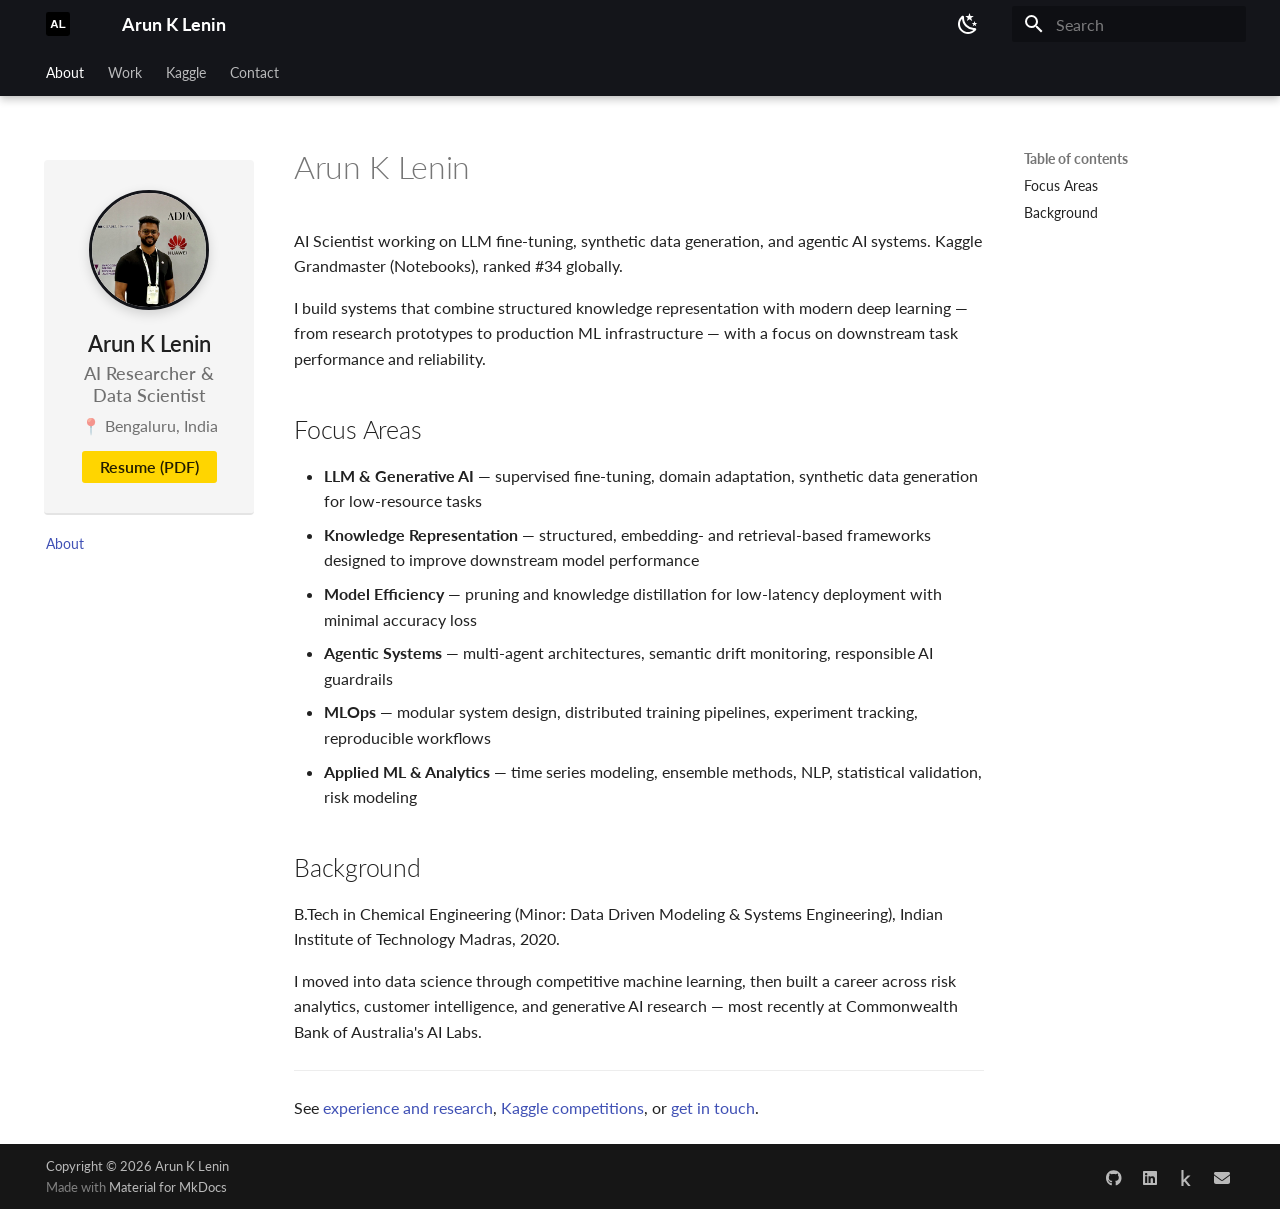
==== commit d0f5bf5e: "Deployed 6de62d7 with MkDocs version: 1.5.3" ====
--- a/index.html
+++ b/index.html
@@ -9,10 +9,10 @@
         <meta name="description" content="Machine Learning Researcher | LLM Fine-tuning | Synthetic Data Generation | Kaggle Grandmaster">
       
       
-        <meta name="author" content="Arun Lenin">
-      
-      
-        <link rel="canonical" href="https://arunklenin.github.io/">
+        <meta name="author" content="Arun K Lenin">
+      
+      
+        <link rel="canonical" href="https://arunklenin97.github.io/">
       
       
       
@@ -24,7 +24,7 @@
     
     
       
-        <title>Arun Lenin</title>
+        <title>Arun K Lenin</title>
       
     
     
@@ -73,9 +73,9 @@
 <meta property="og:title" content="About">
 <meta property="og:description" content="Machine Learning Researcher | LLM Fine-tuning | Synthetic Data Generation | Kaggle Grandmaster">
 <meta property="og:type" content="website">
-<meta property="og:url" content="https://arunklenin.github.io/">
-<meta property="og:image" content="https://arunklenin.github.io//image/profile.jpeg">
-<meta property="og:site_name" content="Arun Lenin">
+<meta property="og:url" content="https://arunklenin97.github.io/">
+<meta property="og:image" content="https://arunklenin97.github.io//image/profile.jpeg">
+<meta property="og:site_name" content="Arun K Lenin">
 
 <!-- Primary Schema.org metadata (Dynamic for all pages) -->
 <script type="application/ld+json">
@@ -83,14 +83,14 @@
   "@context": "https://schema.org",
   "@type": "WebPage",
   "name": "About",
-  "url": "https://arunklenin.github.io/",
+  "url": "https://arunklenin97.github.io/",
   "description": "Machine Learning Researcher | LLM Fine-tuning | Synthetic Data Generation | Kaggle Grandmaster",
   "author": {
     "@type": "Person",
-    "name": "Arun Lenin",
+    "name": "Arun K Lenin",
     "givenName": "Arun",
     "familyName": "Lenin",
-    "url": "https://arunklenin.github.io/",
+    "url": "https://arunklenin97.github.io/",
     "jobTitle": "Machine Learning Researcher & Data Scientist",
     "sameAs": [
       "https://linkedin.com/in/arunklenin",
@@ -142,7 +142,7 @@
 
 <header class="md-header md-header--shadow md-header--lifted" data-md-component="header">
   <nav class="md-header__inner md-grid" aria-label="Header">
-    <a href="." title="Arun Lenin" class="md-header__button md-logo" aria-label="Arun Lenin" data-md-component="logo">
+    <a href="." title="Arun K Lenin" class="md-header__button md-logo" aria-label="Arun K Lenin" data-md-component="logo">
       
   <img src="image/logo.svg" alt="logo">
 
@@ -155,7 +155,7 @@
       <div class="md-header__ellipsis">
         <div class="md-header__topic">
           <span class="md-ellipsis">
-            Arun Lenin
+            Arun K Lenin
           </span>
         </div>
         <div class="md-header__topic" data-md-component="header-topic">
@@ -338,7 +338,7 @@
       <div class="profile-section">
         <img src="./image/profile.jpeg" alt="Profile Photo" class="profile-photo"
           onerror="this.style.display='none'">
-        <div class="profile-name">Arun Lenin</div>
+        <div class="profile-name">Arun K Lenin</div>
         <div class="profile-title">AI Researcher & Data Scientist</div>
         <div class="profile-subtitle">📍 Bengaluru, India</div>
         <a class="profile-resume-link" href="./resume/arun_lenin_resume.pdf" target="_blank" rel="noopener">Resume (PDF)</a>
@@ -365,12 +365,12 @@
 
 <nav class="md-nav md-nav--primary md-nav--lifted" aria-label="Navigation" data-md-level="0">
   <label class="md-nav__title" for="__drawer">
-    <a href="." title="Arun Lenin" class="md-nav__button md-logo" aria-label="Arun Lenin" data-md-component="logo">
+    <a href="." title="Arun K Lenin" class="md-nav__button md-logo" aria-label="Arun K Lenin" data-md-component="logo">
       
   <img src="image/logo.svg" alt="logo">
 
     </a>
-    Arun Lenin
+    Arun K Lenin
   </label>
   
   <ul class="md-nav__list" data-md-scrollfix>
@@ -615,7 +615,7 @@
       <div class="md-copyright">
   
     <div class="md-copyright__highlight">
-      Copyright &copy; 2026 Arun Lenin
+      Copyright &copy; 2026 Arun K Lenin
     </div>
   
   
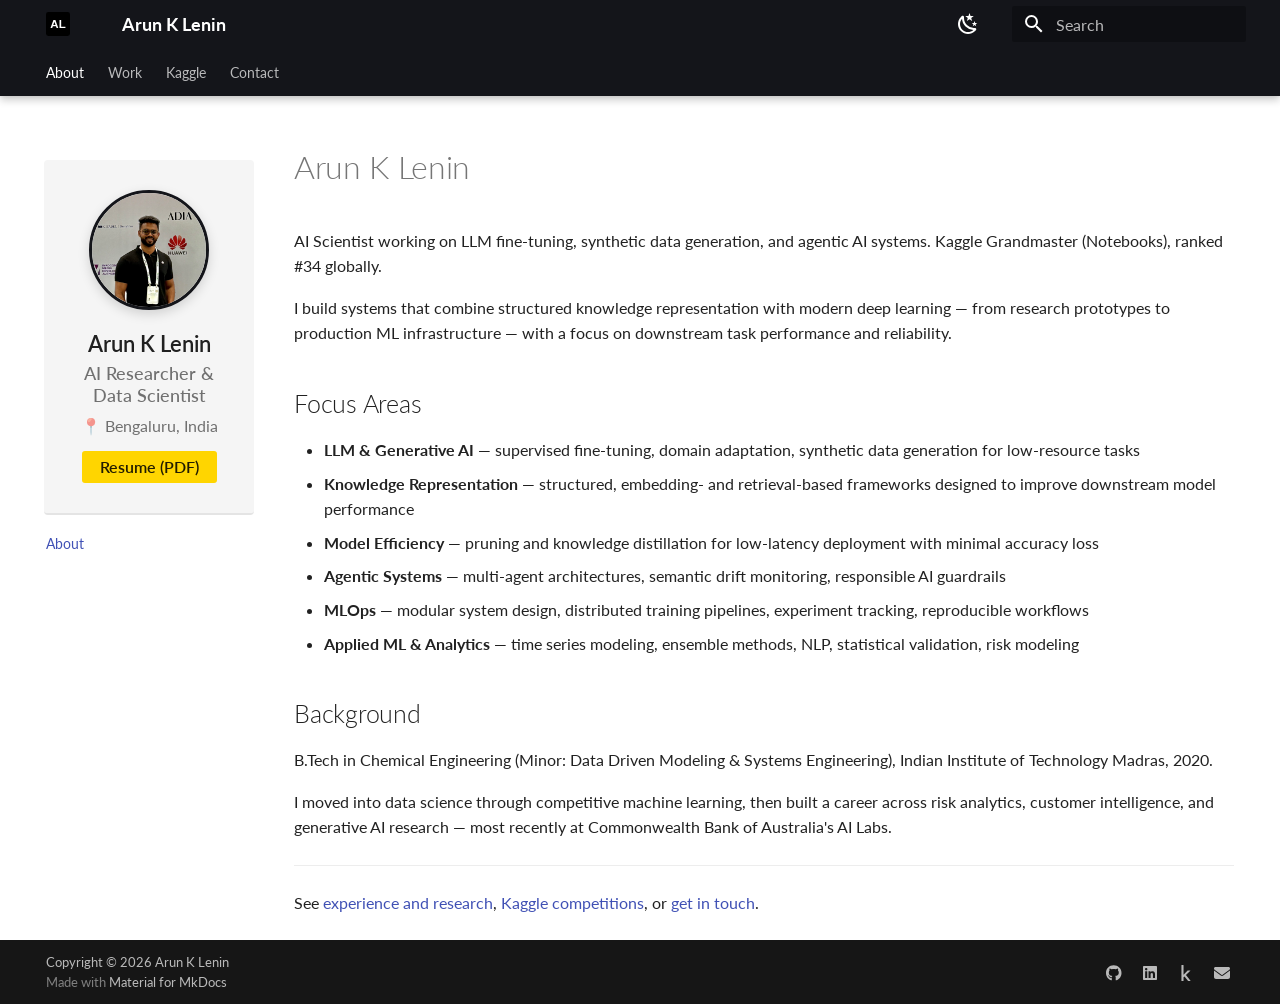
==== commit f0cd3718: "Deployed 87082e7 with MkDocs version: 1.5.3" ====
--- a/index.html
+++ b/index.html
@@ -523,49 +523,6 @@
 
 
 
-<div class="md-sidebar md-sidebar--secondary" data-md-component="sidebar" data-md-type="toc">
-  <div class="md-sidebar__scrollwrap">
-    <div class="md-sidebar__inner">
-      
-
-<nav class="md-nav md-nav--secondary" aria-label="Table of contents">
-  
-  
-  
-    
-  
-  
-    <label class="md-nav__title" for="__toc">
-      <span class="md-nav__icon md-icon"></span>
-      Table of contents
-    </label>
-    <ul class="md-nav__list" data-md-component="toc" data-md-scrollfix>
-      
-        <li class="md-nav__item">
-  <a href="#focus-areas" class="md-nav__link">
-    <span class="md-ellipsis">
-      Focus Areas
-    </span>
-  </a>
-  
-</li>
-      
-        <li class="md-nav__item">
-  <a href="#background" class="md-nav__link">
-    <span class="md-ellipsis">
-      Background
-    </span>
-  </a>
-  
-</li>
-      
-    </ul>
-  
-</nav>
-    </div>
-  </div>
-</div>
-
 
 
           
@@ -595,6 +552,8 @@
 
 
 
+  
+
 
 
                 
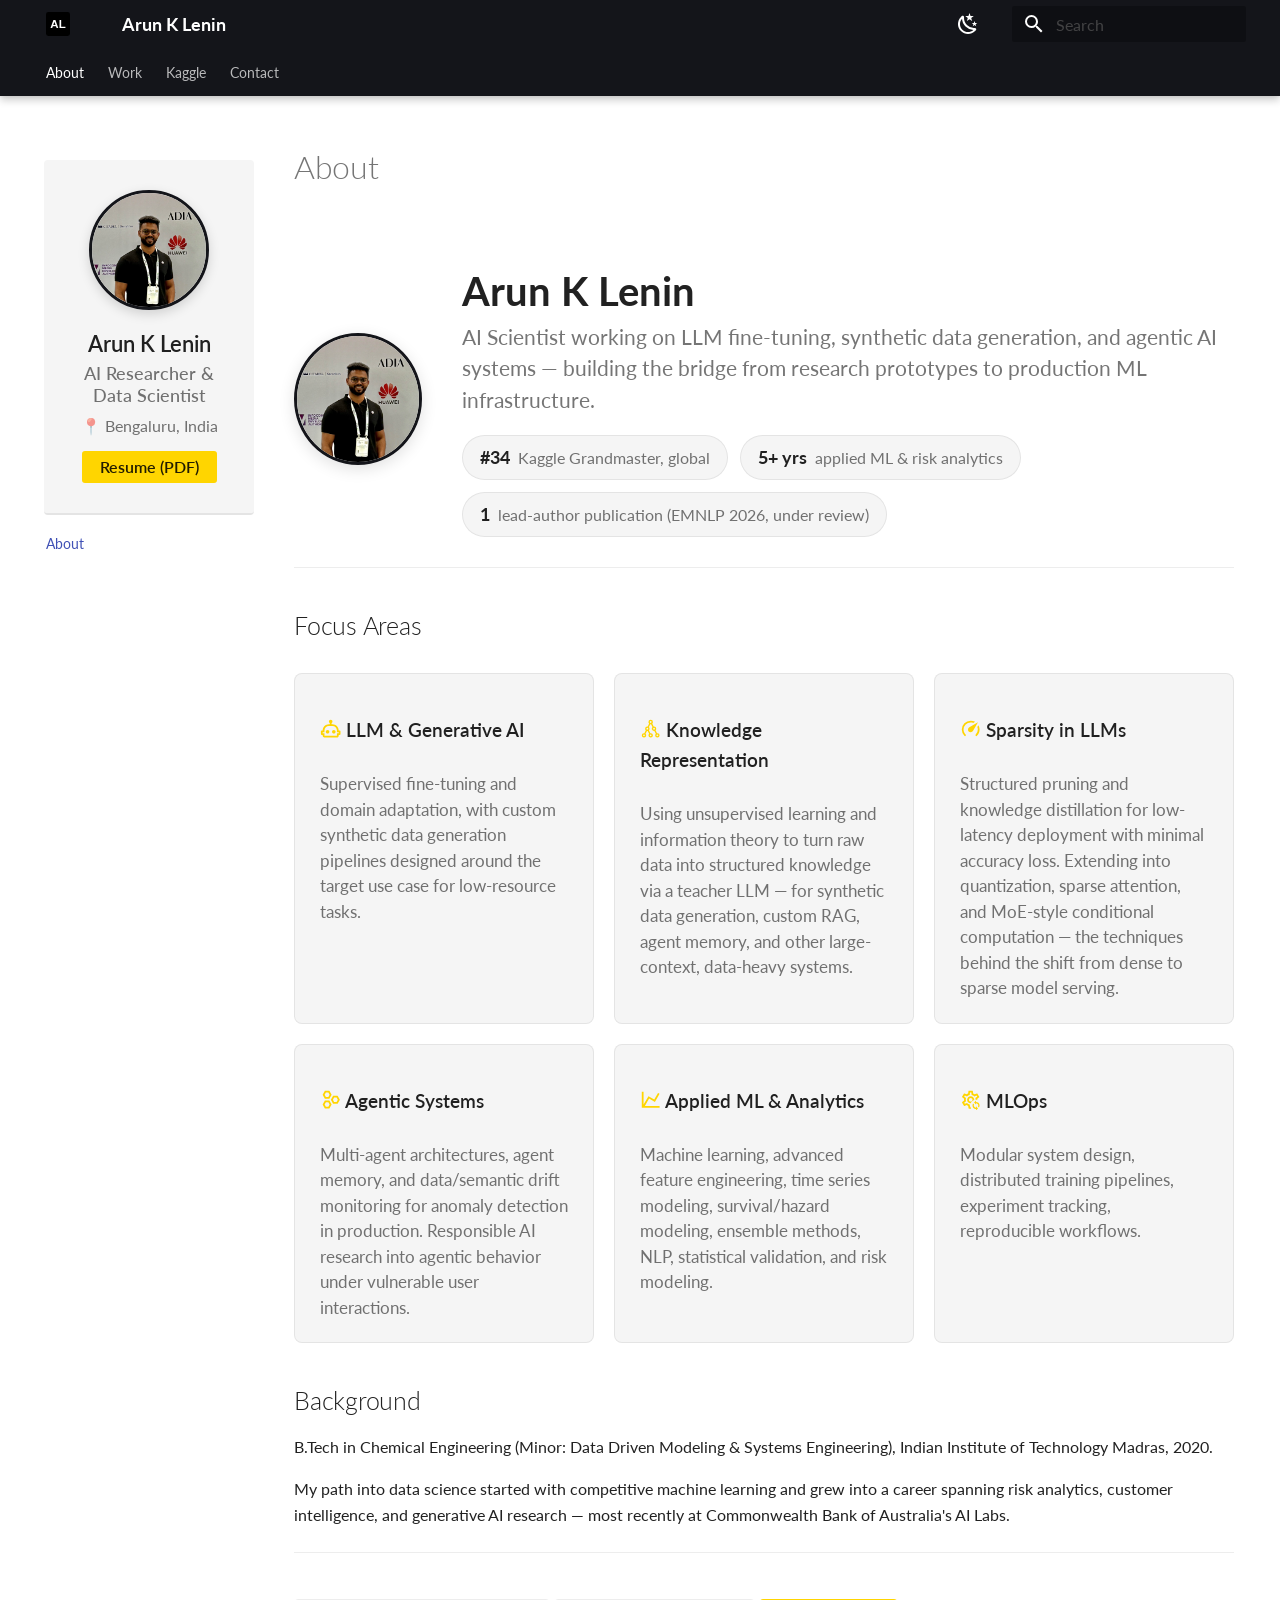
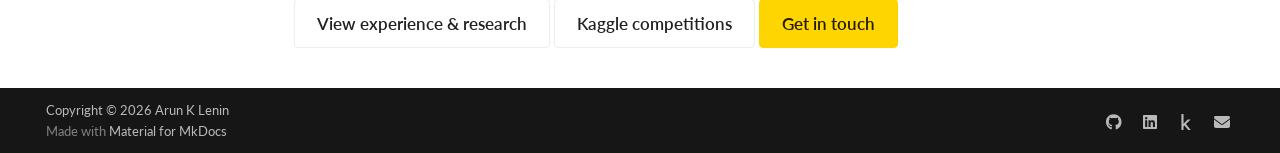
==== commit 3e6fe20e: "Deployed c4655ca with MkDocs version: 1.5.3" ====
--- a/index.html
+++ b/index.html
@@ -126,7 +126,7 @@
     <div data-md-component="skip">
       
         
-        <a href="#arun-k-lenin" class="md-skip">
+        <a href="#focus-areas" class="md-skip">
           Skip to content
         </a>
       
@@ -388,8 +388,6 @@
       <input class="md-nav__toggle md-toggle" type="checkbox" id="__toc">
       
       
-        
-      
       
         <label class="md-nav__link md-nav__link--active" for="__toc">
           
@@ -417,8 +415,6 @@
 <nav class="md-nav md-nav--secondary" aria-label="Table of contents">
   
   
-  
-    
   
   
     <label class="md-nav__title" for="__toc">
@@ -532,23 +528,69 @@
                   
 
 
-<h1 id="arun-k-lenin">Arun K Lenin</h1>
-<p>AI Scientist working on LLM fine-tuning, synthetic data generation, and agentic AI systems. Kaggle Grandmaster (Notebooks), ranked #34 globally.</p>
-<p>I build systems that combine structured knowledge representation with modern deep learning — from research prototypes to production ML infrastructure — with a focus on downstream task performance and reliability.</p>
+  <h1>About</h1>
+
+<div class="hero">
+<p><img src="image/profile.jpeg" alt="Arun K Lenin" class="hero-photo" onerror="this.style.display='none'">
+  </p>
+<div class="hero-body">
+<div class="hero-name">Arun K Lenin</div>
+<p class="hero-tagline">AI Scientist working on LLM fine-tuning, synthetic data generation, and agentic AI systems — building the bridge from research prototypes to production ML infrastructure.</p>
+<div class="hero-stats">
+    <span class="stat-chip"><strong>#34</strong> Kaggle Grandmaster, global</span>
+    <span class="stat-chip"><strong>5+ yrs</strong> applied ML &amp; risk analytics</span>
+    <span class="stat-chip"><strong>1</strong> lead-author publication (EMNLP 2026, under review)</span>
+  </div>
+</div>
+</div>
 <h2 id="focus-areas">Focus Areas</h2>
-<ul>
-<li><strong>LLM &amp; Generative AI</strong> — supervised fine-tuning, domain adaptation, synthetic data generation for low-resource tasks</li>
-<li><strong>Knowledge Representation</strong> — structured, embedding- and retrieval-based frameworks designed to improve downstream model performance</li>
-<li><strong>Model Efficiency</strong> — pruning and knowledge distillation for low-latency deployment with minimal accuracy loss</li>
-<li><strong>Agentic Systems</strong> — multi-agent architectures, semantic drift monitoring, responsible AI guardrails</li>
-<li><strong>MLOps</strong> — modular system design, distributed training pipelines, experiment tracking, reproducible workflows</li>
-<li><strong>Applied ML &amp; Analytics</strong> — time series modeling, ensemble methods, NLP, statistical validation, risk modeling</li>
-</ul>
+<div class="focus-grid">
+<div class="focus-card">
+<div class="focus-card-title">
+<p><span class="twemoji"><svg xmlns="http://www.w3.org/2000/svg" viewBox="0 0 24 24"><path d="M17.5 15.5c0 1.11-.89 2-2 2s-2-.89-2-2 .9-2 2-2 2 .9 2 2m-9-2c-1.1 0-2 .9-2 2s.9 2 2 2 2-.89 2-2-.89-2-2-2M23 15v3c0 .55-.45 1-1 1h-1v1c0 1.11-.89 2-2 2H5a2 2 0 0 1-2-2v-1H2c-.55 0-1-.45-1-1v-3c0-.55.45-1 1-1h1c0-3.87 3.13-7 7-7h1V5.73c-.6-.34-1-.99-1-1.73 0-1.1.9-2 2-2s2 .9 2 2c0 .74-.4 1.39-1 1.73V7h1c3.87 0 7 3.13 7 7h1c.55 0 1 .45 1 1m-2 1h-2v-2c0-2.76-2.24-5-5-5h-4c-2.76 0-5 2.24-5 5v2H3v1h2v3h14v-3h2v-1Z"/></svg></span> LLM &amp; Generative AI</p>
+</div>
+<p class="focus-card-desc">Supervised fine-tuning and domain adaptation, with custom synthetic data generation pipelines designed around the target use case for low-resource tasks.</p>
+</div>
+<div class="focus-card">
+<div class="focus-card-title">
+<p><span class="twemoji"><svg xmlns="http://www.w3.org/2000/svg" viewBox="0 0 24 24"><path d="M19.5 17c-.14 0-.26 0-.39.04L17.5 13.8c.45-.45.75-1.09.75-1.8a2.5 2.5 0 0 0-2.5-2.5c-.14 0-.25 0-.4.04L13.74 6.3c.47-.46.76-1.09.76-1.8a2.5 2.5 0 0 0-5 0c0 .7.29 1.34.76 1.79L8.65 9.54c-.15-.04-.26-.04-.4-.04a2.5 2.5 0 0 0-2.5 2.5c0 .71.29 1.34.75 1.79l-1.61 3.25C4.76 17 4.64 17 4.5 17a2.5 2.5 0 0 0 0 5A2.5 2.5 0 0 0 7 19.5c0-.7-.29-1.34-.76-1.79l1.62-3.25c.14.04.26.04.39.04s.25 0 .38-.04l1.63 3.25c-.47.45-.76 1.09-.76 1.79a2.5 2.5 0 0 0 5 0A2.5 2.5 0 0 0 12 17c-.13 0-.26 0-.39.04L10 13.8c.45-.45.75-1.09.75-1.8 0-.7-.29-1.33-.75-1.79l1.61-3.25c.13.04.26.04.39.04s.26 0 .39-.04L14 10.21a2.5 2.5 0 0 0 1.75 4.29c.13 0 .25 0 .38-.04l1.63 3.25c-.47.45-.76 1.09-.76 1.79a2.5 2.5 0 0 0 5 0 2.5 2.5 0 0 0-2.5-2.5m-15 3.5c-.55 0-1-.45-1-1s.45-1 1-1 1 .45 1 1-.45 1-1 1m8.5-1c0 .55-.45 1-1 1s-1-.45-1-1 .45-1 1-1 1 .45 1 1M7.25 12c0-.55.45-1 1-1s1 .45 1 1-.45 1-1 1-1-.45-1-1M11 4.5c0-.55.45-1 1-1s1 .45 1 1-.45 1-1 1-1-.45-1-1m3.75 7.5c0-.55.45-1 1-1s1 .45 1 1-.45 1-1 1-1-.45-1-1m4.75 8.5c-.55 0-1-.45-1-1s.45-1 1-1 1 .45 1 1-.45 1-1 1Z"/></svg></span> Knowledge Representation</p>
+</div>
+<p class="focus-card-desc">Using unsupervised learning and information theory to turn raw data into structured knowledge via a teacher LLM — for synthetic data generation, custom RAG, agent memory, and other large-context, data-heavy systems.</p>
+</div>
+<div class="focus-card">
+<div class="focus-card-title">
+<p><span class="twemoji"><svg xmlns="http://www.w3.org/2000/svg" viewBox="0 0 24 24"><path d="M12 16a3 3 0 0 1-3-3c0-1.12.61-2.1 1.5-2.61l9.71-5.62-5.53 9.58c-.5.98-1.51 1.65-2.68 1.65m0-13c1.81 0 3.5.5 4.97 1.32l-2.1 1.21C14 5.19 13 5 12 5a8 8 0 0 0-8 8c0 2.21.89 4.21 2.34 5.65h.01c.39.39.39 1.02 0 1.41-.39.39-1.03.39-1.42.01A9.969 9.969 0 0 1 2 13 10 10 0 0 1 12 3m10 10c0 2.76-1.12 5.26-2.93 7.07-.39.38-1.02.38-1.41-.01a.996.996 0 0 1 0-1.41A7.95 7.95 0 0 0 20 13c0-1-.19-2-.54-2.9L20.67 8C21.5 9.5 22 11.18 22 13Z"/></svg></span> Sparsity in LLMs</p>
+</div>
+<p class="focus-card-desc">Structured pruning and knowledge distillation for low-latency deployment with minimal accuracy loss. Extending into quantization, sparse attention, and MoE-style conditional computation — the techniques behind the shift from dense to sparse model serving.</p>
+</div>
+<div class="focus-card">
+<div class="focus-card-title">
+<p><span class="twemoji"><svg xmlns="http://www.w3.org/2000/svg" viewBox="0 0 24 24"><path d="m9.37 4 1.41 2.5L9.37 9H6.63l-1.4-2.5L6.63 4h2.74m.88-2h-4.5c-.19 0-.36.11-.44.26L3.09 6.22 3 6.5l.09.28 2.22 3.96c.08.15.25.26.44.26h4.5c.19 0 .36-.11.44-.26l2.22-3.96.09-.28-.09-.28-2.22-3.96a.505.505 0 0 0-.44-.26m8.37 7.5L20 12l-1.38 2.5h-2.74L14.5 12l1.38-2.5h2.74m.88-2H15c-.19 0-.36.11-.44.26l-2.22 3.96-.09.28.09.28 2.22 3.96c.08.15.25.26.44.26h4.5c.19 0 .36-.11.44-.26l2.22-3.96.09-.28-.09-.28-2.22-3.96a.505.505 0 0 0-.44-.26M9.37 15l1.41 2.5L9.37 20H6.63l-1.4-2.5 1.4-2.5h2.74m.88-2h-4.5c-.19 0-.36.11-.44.26l-2.22 3.96-.09.28.09.28 2.22 3.96c.08.15.25.26.44.26h4.5c.19 0 .36-.11.44-.26l2.22-3.96.09-.28-.09-.28-2.22-3.96a.505.505 0 0 0-.44-.26Z"/></svg></span> Agentic Systems</p>
+</div>
+<p class="focus-card-desc">Multi-agent architectures, agent memory, and data/semantic drift monitoring for anomaly detection in production. Responsible AI research into agentic behavior under vulnerable user interactions.</p>
+</div>
+<div class="focus-card">
+<div class="focus-card-title">
+<p><span class="twemoji"><svg xmlns="http://www.w3.org/2000/svg" viewBox="0 0 24 24"><path d="m16 11.78 4.24-7.33 1.73 1-5.23 9.05-6.51-3.75L5.46 19H22v2H2V3h2v14.54L9.5 8l6.5 3.78Z"/></svg></span> Applied ML &amp; Analytics</p>
+</div>
+<p class="focus-card-desc">Machine learning, advanced feature engineering, time series modeling, survival/hazard modeling, ensemble methods, NLP, statistical validation, and risk modeling.</p>
+</div>
+<div class="focus-card">
+<div class="focus-card-title">
+<p><span class="twemoji"><svg xmlns="http://www.w3.org/2000/svg" viewBox="0 0 24 24"><path d="M11.7 20h-.4l-.4-2.6c-1.2-.2-2.2-.9-3-1.8l-2.4 1-.8-1.3 2.1-1.6c-.4-1.2-.4-2.4 0-3.6L4.7 8.7l.8-1.3 2.4 1c.8-.9 1.8-1.5 3-1.8l.3-2.6h1.5l.4 2.6c1.2.2 2.3.9 3 1.8l2.4-1 .8 1.3-2.1 1.5c.2.6.3 1.2.3 1.8h.5c.5 0 1 .1 1.5.2V12l-.1-1 2.1-1.6c.2-.2.2-.4.1-.6l-2-3.5c-.1-.3-.3-.3-.6-.3l-2.5 1c-.5-.4-1.1-.7-1.7-1l-.4-2.7c.1-.1-.2-.3-.4-.3h-4c-.2 0-.5.2-.5.4l-.4 2.7c-.6.2-1.1.6-1.7.9L5 5c-.3 0-.5 0-.7.3l-2 3.5c-.1.2 0 .4.2.6L4.6 11l-.1 1 .1 1-2.1 1.7c-.2.2-.2.4-.1.6l2 3.5c.1.2.3.2.6.2l2.5-1c.5.4 1.1.7 1.7 1l.4 2.7c0 .2.2.4.5.4h2.5c-.5-.7-.7-1.4-.9-2.1m4.3-7.7V12c0-2.2-1.8-4-4-4s-4 1.8-4 4 1.8 4 4 4c.7-1.7 2.2-3.1 4-3.7m-6-.3c0-1.1.9-2 2-2s2 .9 2 2-.9 2-2 2-2-.9-2-2m8 2.5V13l-2.2 2.2 2.2 2.2V16c1.4 0 2.5 1.1 2.5 2.5 0 .4-.1.8-.3 1.1l1.1 1.1c1.2-1.8.7-4.3-1.1-5.5-.6-.5-1.4-.7-2.2-.7m0 6.5c-1.4 0-2.5-1.1-2.5-2.5 0-.4.1-.8.3-1.1l-1.1-1.1c-1.2 1.8-.7 4.3 1.1 5.5.7.4 1.4.7 2.2.7V24l2.2-2.2-2.2-2.3V21Z"/></svg></span> MLOps</p>
+</div>
+<p class="focus-card-desc">Modular system design, distributed training pipelines, experiment tracking, reproducible workflows.</p>
+</div>
+</div>
 <h2 id="background">Background</h2>
 <p>B.Tech in Chemical Engineering (Minor: Data Driven Modeling &amp; Systems Engineering), Indian Institute of Technology Madras, 2020.</p>
-<p>I moved into data science through competitive machine learning, then built a career across risk analytics, customer intelligence, and generative AI research — most recently at Commonwealth Bank of Australia's AI Labs.</p>
+<p>My path into data science started with competitive machine learning and grew into a career spanning risk analytics, customer intelligence, and generative AI research — most recently at Commonwealth Bank of Australia's AI Labs.</p>
 <hr />
-<p>See <a href="work/">experience and research</a>, <a href="kaggle/">Kaggle competitions</a>, or <a href="contact/">get in touch</a>.</p>
+<div class="btn-row">
+<p><a class="btn-link" href="work/">View experience &amp; research</a>
+<a class="btn-link" href="kaggle/">Kaggle competitions</a>
+<a class="btn-link btn-link--accent" href="contact/">Get in touch</a></p>
+</div>
 
 
 
--- a/css/custom.css
+++ b/css/custom.css
@@ -242,6 +242,254 @@
 }
 
 /* ============================================================
+   HERO SECTION (About page)
+   ============================================================ */
+
+.hero {
+  display: flex;
+  align-items: center;
+  gap: 2rem;
+  padding: 2rem 0 1.5rem;
+  margin-bottom: 1.5rem;
+  border-bottom: 1px solid var(--md-default-fg-color--lightest);
+}
+
+.hero-photo {
+  width: 128px;
+  height: 128px;
+  min-width: 128px;
+  border-radius: 50%;
+  object-fit: cover;
+  border: 3px solid var(--md-primary-fg-color);
+  box-shadow: 0 4px 16px rgba(0, 0, 0, 0.12);
+}
+
+.hero-body {
+  flex: 1;
+  min-width: 0;
+}
+
+.hero-name {
+  font-size: 2rem;
+  font-weight: 700;
+  margin: 0 0 0.35rem;
+  line-height: 1.15;
+}
+
+.hero-tagline {
+  font-size: 1.05rem;
+  color: var(--md-default-fg-color--light);
+  margin: 0 0 1rem;
+  line-height: 1.5;
+}
+
+.hero-stats {
+  display: flex;
+  flex-wrap: wrap;
+  gap: 0.6rem;
+}
+
+.stat-chip {
+  display: inline-flex;
+  align-items: baseline;
+  gap: 0.4rem;
+  padding: 0.35rem 0.85rem;
+  border-radius: 999px;
+  border: 1px solid var(--md-default-fg-color--lightest);
+  background: var(--md-code-bg-color);
+  font-size: 0.8rem;
+  color: var(--md-default-fg-color--light);
+  white-space: nowrap;
+}
+
+.stat-chip strong {
+  color: var(--md-default-fg-color);
+  font-size: 0.9rem;
+  font-weight: 700;
+}
+
+.stat-chip .stat-chip-icon {
+  color: var(--md-accent-fg-color);
+}
+
+/* ============================================================
+   FOCUS / CARD GRID (About page focus areas)
+   ============================================================ */
+
+.focus-grid {
+  display: grid;
+  grid-template-columns: repeat(auto-fit, minmax(240px, 1fr));
+  gap: 1rem;
+  margin: 1.5rem 0;
+}
+
+.focus-card {
+  background: var(--md-code-bg-color);
+  border: 1px solid var(--md-default-fg-color--lightest);
+  border-radius: 8px;
+  padding: 1.1rem 1.25rem;
+  transition: border-color 0.2s ease, transform 0.2s ease;
+}
+
+.focus-card:hover {
+  border-color: var(--md-primary-fg-color);
+  transform: translateY(-2px);
+}
+
+.focus-card-title {
+  display: flex;
+  align-items: center;
+  gap: 0.5rem;
+  font-weight: 600;
+  font-size: 0.95rem;
+  margin-bottom: 0.35rem;
+}
+
+.focus-card-title .twemoji,
+.focus-card-title svg {
+  color: var(--md-accent-fg-color);
+}
+
+.focus-card-desc {
+  font-size: 0.85rem;
+  color: var(--md-default-fg-color--light);
+  line-height: 1.5;
+  margin: 0;
+}
+
+/* ============================================================
+   BUTTON LINKS (About page closing CTA)
+   ============================================================ */
+
+.btn-row {
+  display: flex;
+  flex-wrap: wrap;
+  gap: 0.75rem;
+  margin: 1.5rem 0;
+}
+
+.btn-link {
+  display: inline-block;
+  padding: 0.5rem 1.1rem;
+  border-radius: 4px;
+  font-size: 0.85rem;
+  font-weight: 600;
+  text-decoration: none !important;
+  border: 1px solid var(--md-default-fg-color--lightest);
+  color: var(--md-default-fg-color) !important;
+  transition: all 0.2s ease;
+}
+
+.btn-link:hover {
+  border-color: var(--md-primary-fg-color);
+  background: var(--md-code-bg-color);
+}
+
+.btn-link--accent {
+  background: var(--md-accent-fg-color);
+  border-color: var(--md-accent-fg-color);
+  color: var(--md-default-fg-color) !important;
+}
+
+.btn-link--accent:hover {
+  opacity: 0.85;
+}
+
+/* ============================================================
+   TIMELINE (Work page)
+   ============================================================ */
+
+.timeline {
+  position: relative;
+  margin: 1.5rem 0;
+  padding-left: 1.5rem;
+  border-left: 2px solid var(--md-default-fg-color--lightest);
+}
+
+.timeline-entry {
+  position: relative;
+  padding-bottom: 2rem;
+}
+
+.timeline-entry:last-child {
+  padding-bottom: 0;
+}
+
+.timeline-entry::before {
+  content: "";
+  position: absolute;
+  left: -1.94rem;
+  top: 0.3rem;
+  width: 0.65rem;
+  height: 0.65rem;
+  border-radius: 50%;
+  background: var(--md-accent-fg-color);
+  border: 2px solid var(--md-default-bg-color);
+  box-shadow: 0 0 0 2px var(--md-default-fg-color--lightest);
+}
+
+.timeline-entry--muted::before {
+  background: var(--md-default-fg-color--lighter);
+}
+
+/* Highlights strip (top of Work page) */
+
+.highlights-strip {
+  display: flex;
+  flex-wrap: wrap;
+  gap: 0.6rem;
+  margin: 1rem 0 2rem;
+}
+
+/* ============================================================
+   CONTACT GRID
+   ============================================================ */
+
+.contact-grid {
+  display: grid;
+  grid-template-columns: repeat(auto-fit, minmax(220px, 1fr));
+  gap: 1rem;
+  margin: 1.5rem 0;
+}
+
+.contact-card {
+  display: flex;
+  align-items: center;
+  gap: 0.75rem;
+  background: var(--md-code-bg-color);
+  border: 1px solid var(--md-default-fg-color--lightest);
+  border-radius: 8px;
+  padding: 1rem 1.1rem;
+  text-decoration: none !important;
+  transition: all 0.2s ease;
+}
+
+.contact-card:hover {
+  border-color: var(--md-primary-fg-color);
+  transform: translateY(-2px);
+}
+
+.contact-card-icon {
+  font-size: 1.4rem;
+  color: var(--md-accent-fg-color);
+  line-height: 1;
+}
+
+.contact-card-label {
+  font-size: 0.7rem;
+  text-transform: uppercase;
+  letter-spacing: 0.04em;
+  color: var(--md-default-fg-color--light);
+  margin-bottom: 0.15rem;
+}
+
+.contact-card-value {
+  font-size: 0.9rem;
+  font-weight: 600;
+  color: var(--md-default-fg-color);
+}
+
+/* ============================================================
    BLOG STYLING
    ============================================================ */
 
@@ -370,6 +618,16 @@
   .sidebar-section {
     padding: 0.75rem 0.5rem;
   }
+
+  .hero-photo {
+    width: 100px;
+    height: 100px;
+    min-width: 100px;
+  }
+
+  .hero-name {
+    font-size: 1.6rem;
+  }
 }
 
 /* ============================================================
@@ -418,4 +676,27 @@
   .sidebar-section-list {
     font-size: 0.8rem;
   }
+
+  .hero {
+    flex-direction: column;
+    text-align: center;
+    gap: 1rem;
+    padding-top: 1rem;
+  }
+
+  .hero-stats {
+    justify-content: center;
+  }
+
+  .hero-name {
+    font-size: 1.4rem;
+  }
+
+  .timeline {
+    padding-left: 1.1rem;
+  }
+
+  .timeline-entry::before {
+    left: -1.52rem;
+  }
 }
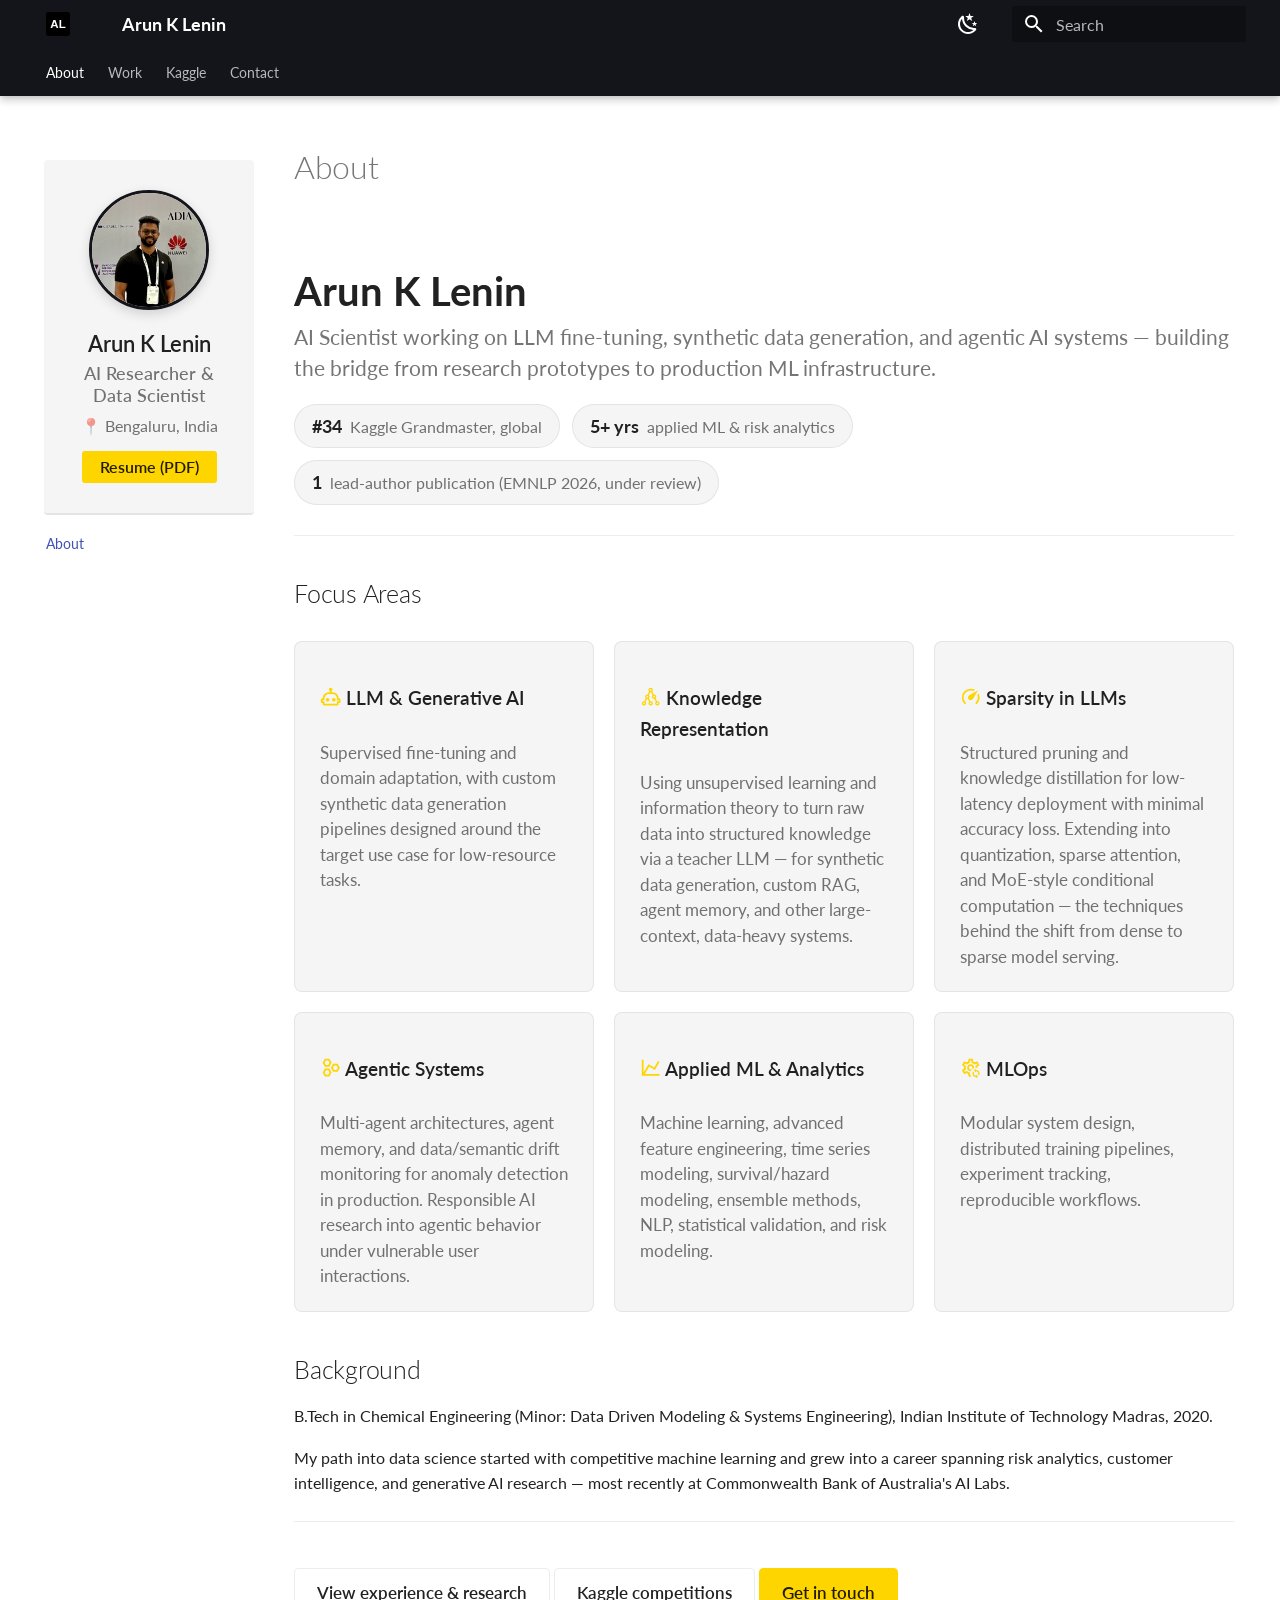
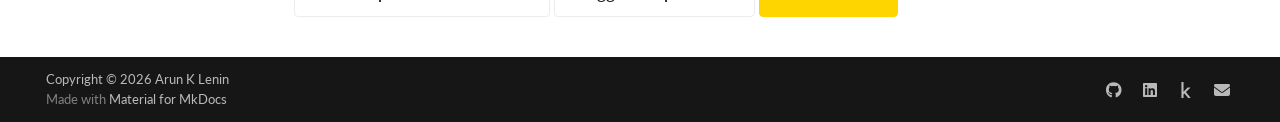
==== commit c8fe779c: "Deployed e1eed20 with MkDocs version: 1.5.3" ====
--- a/index.html
+++ b/index.html
@@ -531,8 +531,6 @@
   <h1>About</h1>
 
 <div class="hero">
-<p><img src="image/profile.jpeg" alt="Arun K Lenin" class="hero-photo" onerror="this.style.display='none'">
-  </p>
 <div class="hero-body">
 <div class="hero-name">Arun K Lenin</div>
 <p class="hero-tagline">AI Scientist working on LLM fine-tuning, synthetic data generation, and agentic AI systems — building the bridge from research prototypes to production ML infrastructure.</p>
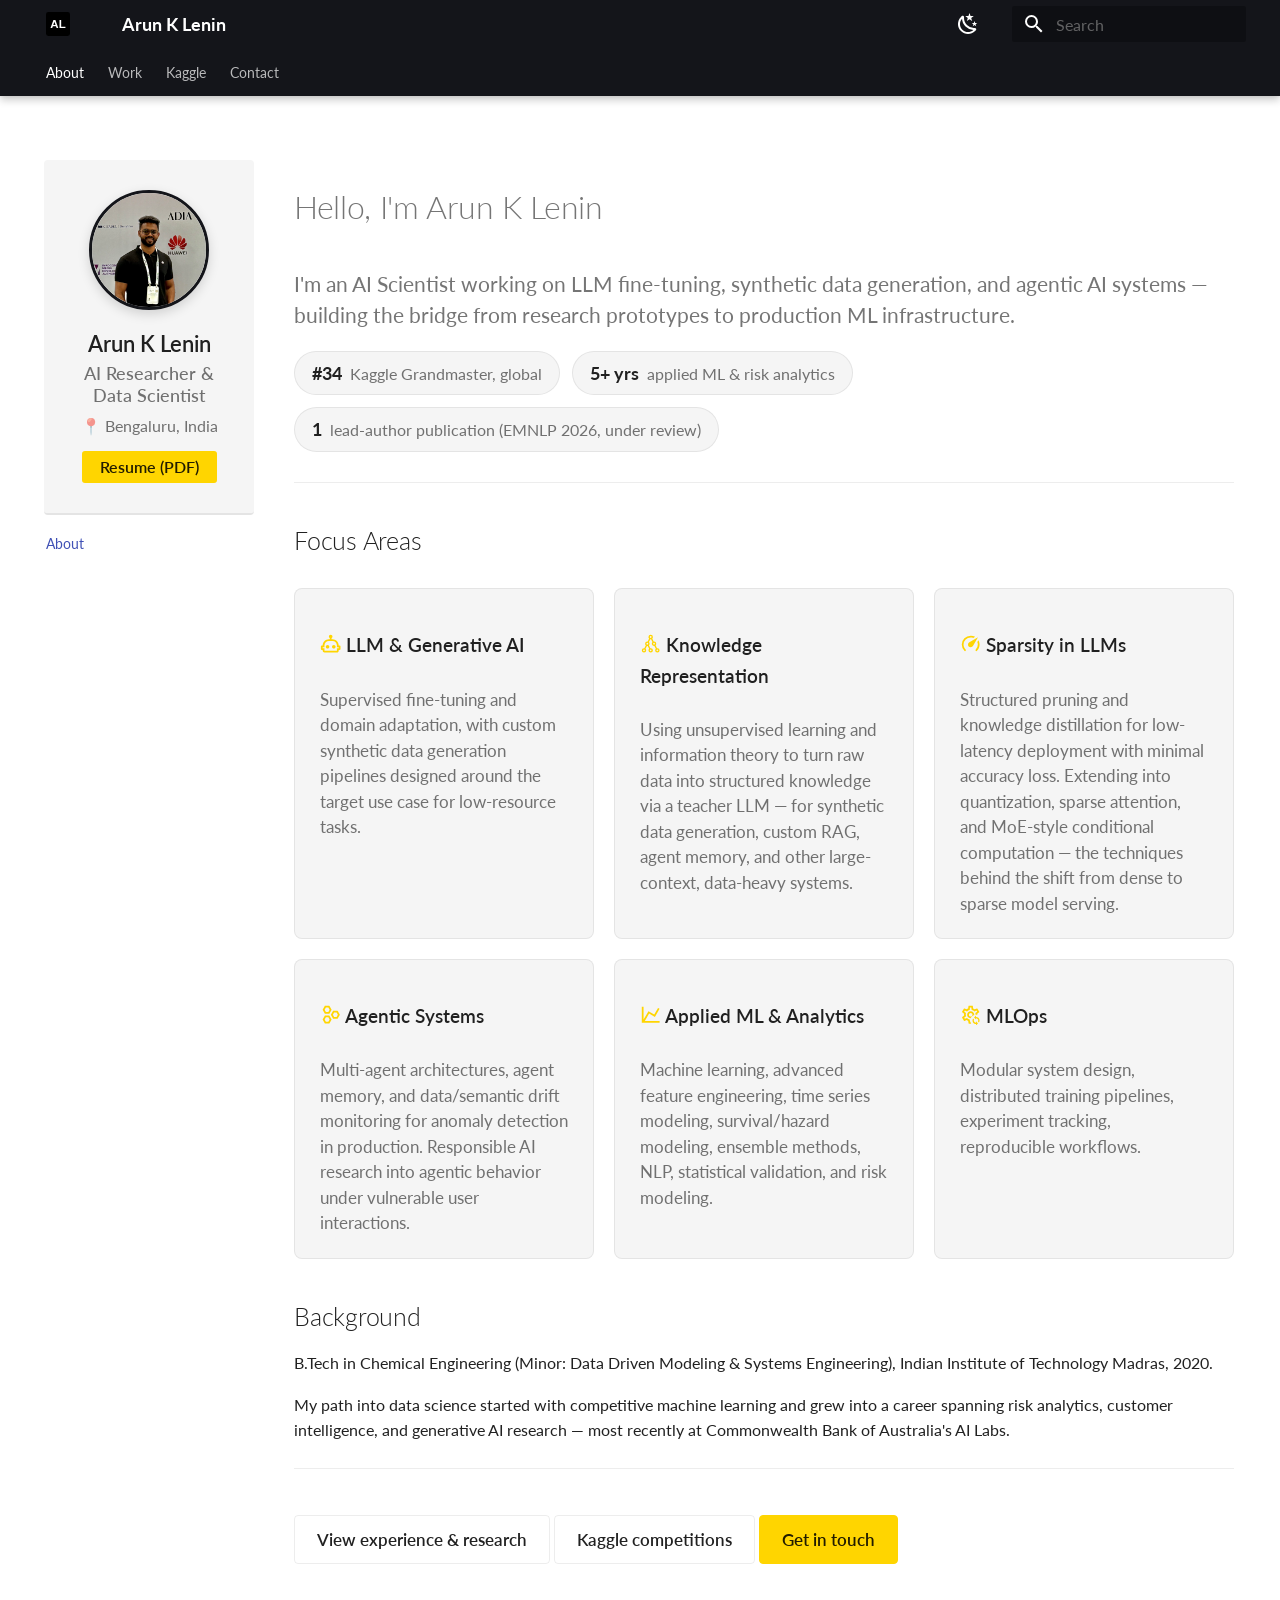
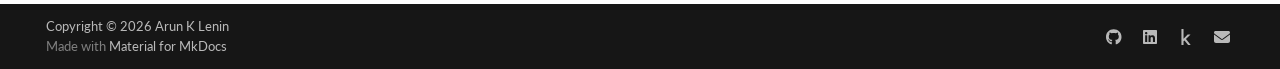
==== commit 9fb575cf: "Deployed 029370c with MkDocs version: 1.5.3" ====
--- a/index.html
+++ b/index.html
@@ -126,7 +126,7 @@
     <div data-md-component="skip">
       
         
-        <a href="#focus-areas" class="md-skip">
+        <a href="#hello-im-arun-k-lenin" class="md-skip">
           Skip to content
         </a>
       
@@ -388,6 +388,8 @@
       <input class="md-nav__toggle md-toggle" type="checkbox" id="__toc">
       
       
+        
+      
       
         <label class="md-nav__link md-nav__link--active" for="__toc">
           
@@ -415,6 +417,8 @@
 <nav class="md-nav md-nav--secondary" aria-label="Table of contents">
   
   
+  
+    
   
   
     <label class="md-nav__title" for="__toc">
@@ -528,12 +532,10 @@
                   
 
 
-  <h1>About</h1>
-
 <div class="hero">
 <div class="hero-body">
-<div class="hero-name">Arun K Lenin</div>
-<p class="hero-tagline">AI Scientist working on LLM fine-tuning, synthetic data generation, and agentic AI systems — building the bridge from research prototypes to production ML infrastructure.</p>
+<h1 class="hero-name" id="hello-im-arun-k-lenin">Hello, I'm Arun K Lenin</h1>
+<p class="hero-tagline">I'm an AI Scientist working on LLM fine-tuning, synthetic data generation, and agentic AI systems — building the bridge from research prototypes to production ML infrastructure.</p>
 <div class="hero-stats">
     <span class="stat-chip"><strong>#34</strong> Kaggle Grandmaster, global</span>
     <span class="stat-chip"><strong>5+ yrs</strong> applied ML &amp; risk analytics</span>
